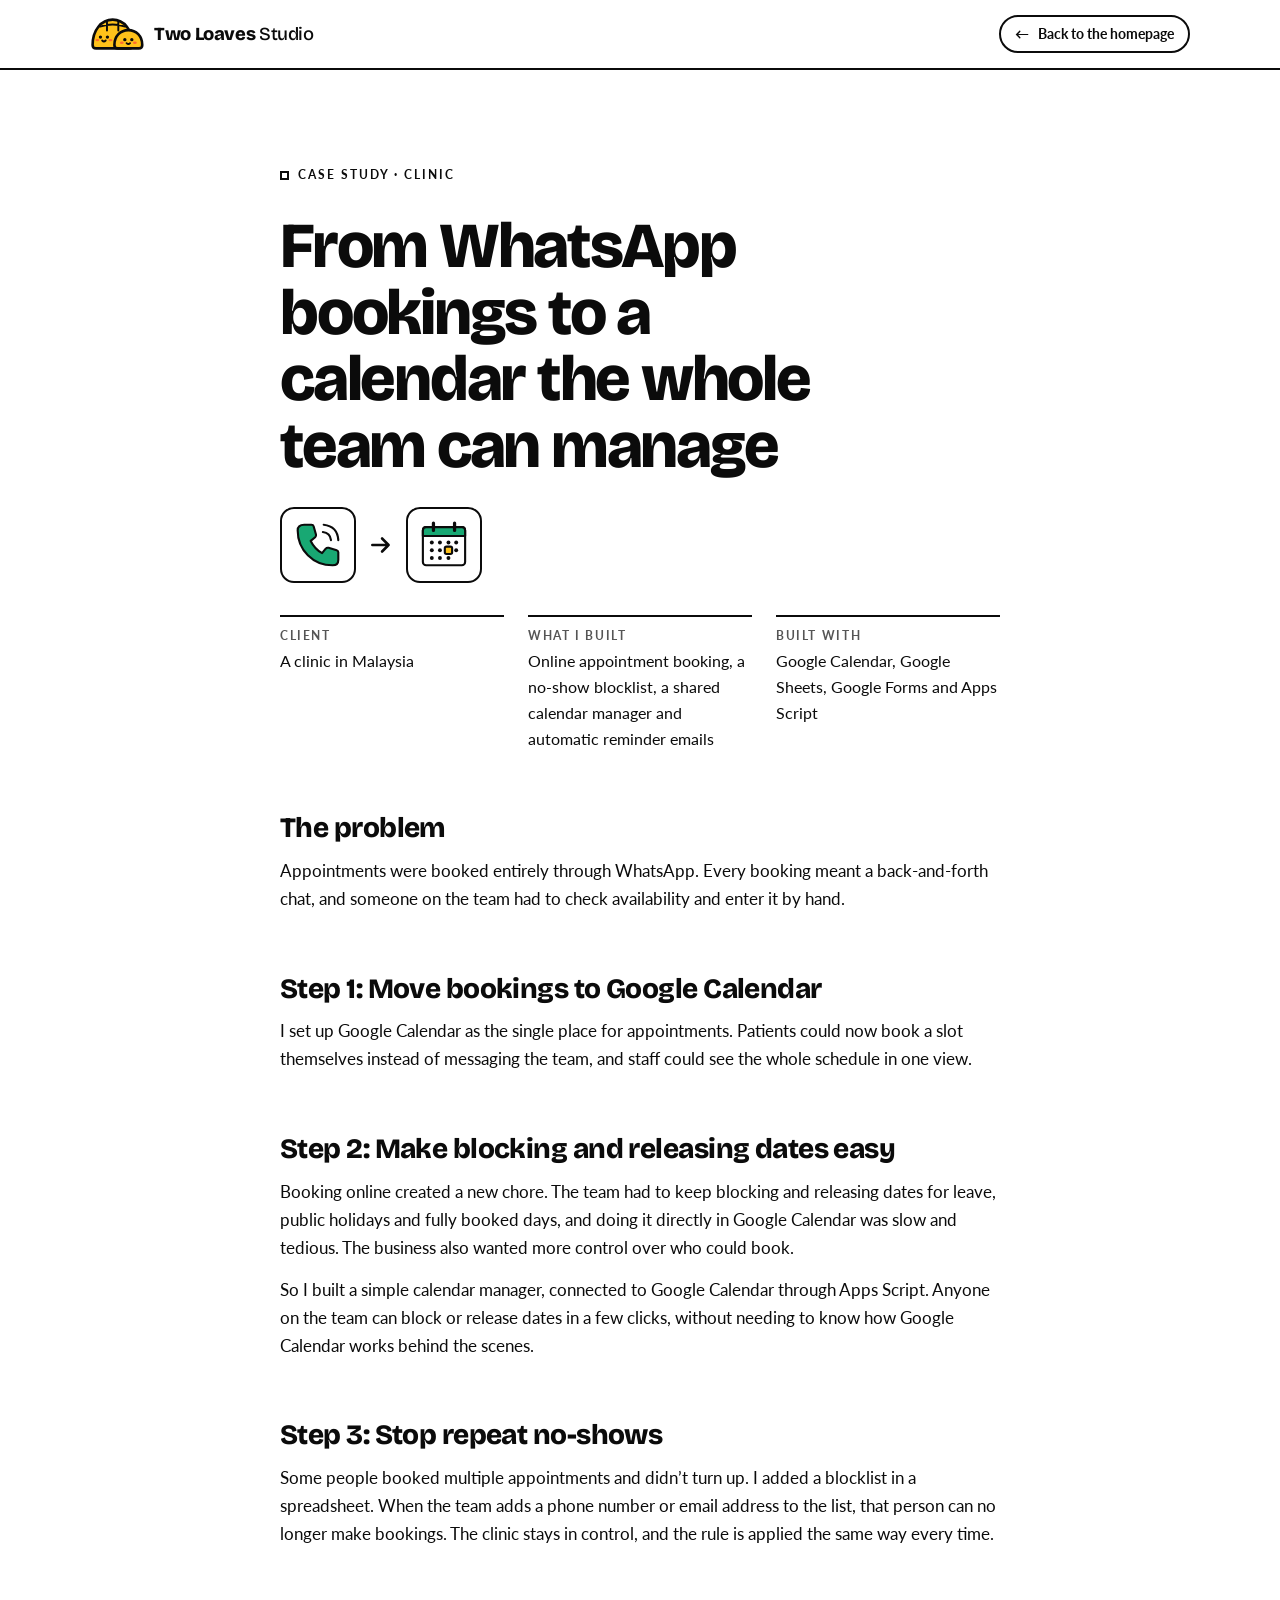
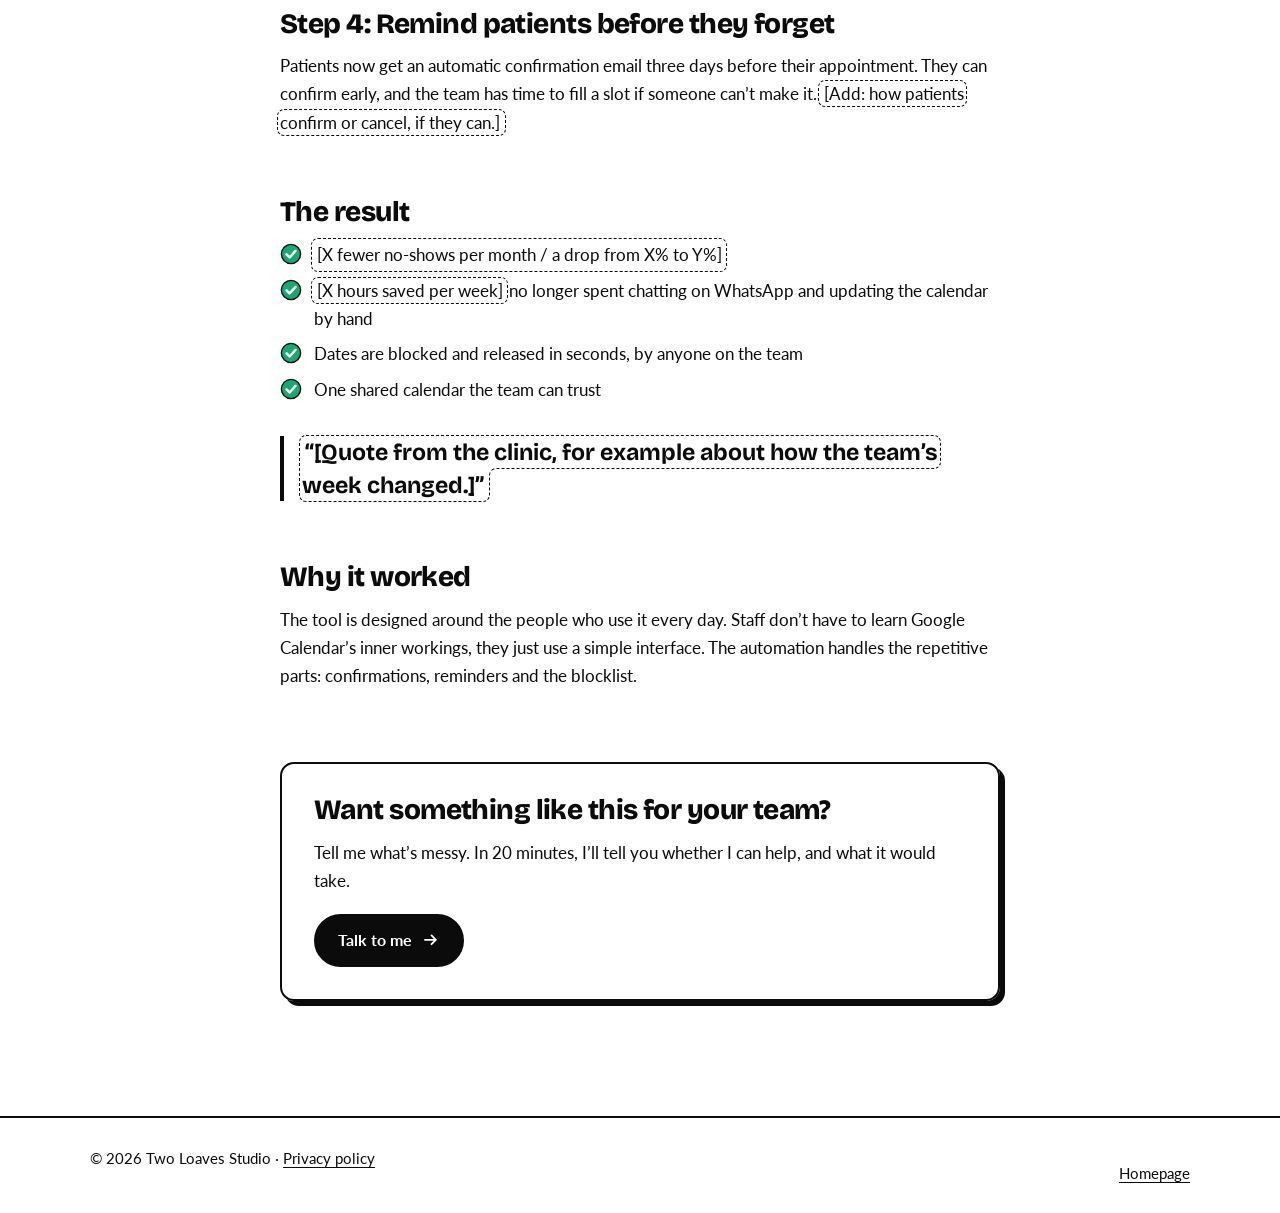
==== case-study-clinic-booking.html @ e675dae4 "Add the clinic booking case study and drop the 40% card The first "Where I've done this before" card" ====
<!doctype html>
<html lang="en-MY">
<head>
  <meta charset="utf-8">
  <meta name="viewport" content="width=device-width, initial-scale=1">
  <title>Case study: From WhatsApp bookings to a shared calendar | Two Loaves Studio</title>
  <meta name="description" content="How Two Loaves Studio moved a Malaysian clinic from WhatsApp bookings to Google Calendar, with a calendar manager, a no-show blocklist and automatic reminder emails.">
  <link rel="icon" href="favicon.svg" type="image/svg+xml">
  <link rel="preconnect" href="https://fonts.googleapis.com">
  <link rel="preconnect" href="https://fonts.gstatic.com" crossorigin>
  <link rel="stylesheet" href="https://fonts.googleapis.com/css2?family=Bricolage+Grotesque:opsz,wght@12..96,400..800&family=Lato:ital,wght@0,400;0,700;0,900;1,400&display=swap">
  <link rel="stylesheet" href="css/styles.css">
</head>
<body>
<a class="skip" href="#main">Skip to content</a>

<svg class="sprite" xmlns="http://www.w3.org/2000/svg" aria-hidden="true" focusable="false">
  <symbol id="mark" viewBox="1 20 62 39" fill="none" stroke="currentColor" stroke-width="3" stroke-linecap="round" stroke-linejoin="round">
    <path fill="#ffc21a" d="M8 56Q4 56 4 52C4 35 14 23 27 23C40 23 50 35 50 52Q50 56 46 56Z"/>
    <path stroke-width="2.2" d="M12.5 31Q27 26 41.5 31M20.5 25.5V35.5M33.5 25.5V35.5"/>
    <g fill="currentColor" stroke="none"><circle cx="13" cy="43" r="1.9"/><circle cx="21" cy="43" r="1.9"/></g>
    <path stroke-width="2.2" d="M15 47Q17 49 19 47"/>
    <g fill="#ff4f36" stroke="none" opacity=".75"><ellipse cx="9.5" cy="46.5" rx="2.2" ry="1.4"/><ellipse cx="24.5" cy="46.5" rx="2.2" ry="1.4"/></g>
    <path fill="#ffc21a" d="M33 56Q29 56 29 52C29 42 36 35 45 35C54 35 61 42 61 52Q61 56 57 56Z"/>
    <g fill="currentColor" stroke="none"><circle cx="41" cy="46" r="1.9"/><circle cx="49" cy="46" r="1.9"/></g>
    <path stroke-width="2.2" d="M43 50Q45 52 47 50"/>
    <g fill="#ff4f36" stroke="none" opacity=".75"><ellipse cx="37.5" cy="49.5" rx="2.2" ry="1.4"/><ellipse cx="52.5" cy="49.5" rx="2.2" ry="1.4"/></g>
  </symbol>
  <symbol id="p-phone" viewBox="0 0 64 64" fill="none" stroke="currentColor" stroke-width="2.6" stroke-linecap="round" stroke-linejoin="round">
    <path d="M38 16Q47 17 48 26M39 7Q56 9 57 26"/>
    <path fill="#18a873" d="M15 7H24Q26 7 26.6 9L29.5 19Q30 21 28.5 22.5L23 27Q28 37 37 42L41.5 36.5Q43 35 45 35.5L55 38.4Q57 39 57 41V50Q57 57 50 57Q32 57 19.5 44.5Q7 32 7 14Q7 7 15 7Z"/>
  </symbol>
  <symbol id="p-dash" viewBox="0 0 64 64" fill="none" stroke="currentColor" stroke-width="2.6" stroke-linecap="round" stroke-linejoin="round">
    <rect fill="#fff" x="6" y="10" width="52" height="47" rx="4"/>
    <path fill="#18a873" d="M10 10H54Q58 10 58 14V21H6V14Q6 10 10 10Z"/>
    <path stroke-width="4" d="M19 5V14M45 5V14"/>
    <rect fill="#ffc21a" x="33" y="34" width="9" height="9" rx="2"/>
    <g fill="currentColor" stroke="none"><circle cx="17" cy="29" r="2.4"/><circle cx="27" cy="29" r="2.4"/><circle cx="37.5" cy="29" r="2.4"/><circle cx="47" cy="29" r="2.4"/><circle cx="17" cy="38.5" r="2.4"/><circle cx="27" cy="38.5" r="2.4"/><circle cx="47" cy="38.5" r="2.4"/><circle cx="17" cy="48" r="2.4"/><circle cx="27" cy="48" r="2.4"/><circle cx="37.5" cy="48" r="2.4"/></g>
  </symbol>
  <symbol id="tick" viewBox="0 0 64 64">
    <circle fill="#18a873" stroke="currentColor" stroke-width="4" cx="32" cy="32" r="28"/>
    <path fill="none" stroke="#fff" stroke-width="7" stroke-linecap="round" stroke-linejoin="round" d="M19 33L28 42L45 23"/>
  </symbol>
  <symbol id="i-arrow" viewBox="0 0 24 24" fill="none" stroke="currentColor" stroke-width="2.4" stroke-linecap="round" stroke-linejoin="round">
    <path d="M4 12H19M13 6L19 12L13 18"/>
  </symbol>
</svg>

<header class="nav">
  <div class="wrap nav__in">
    <a class="brand" href="index.html">
      <svg class="brand__mark" aria-hidden="true"><use href="#mark"/></svg>
      <span>Two Loaves <span class="brand__sub">Studio</span></span>
    </a>
    <a class="btn btn--sm btn--ghost nav__back" href="index.html#about">← <span class="nav__back-long">Back to the homepage</span><span class="nav__back-short">Home</span></a>
  </div>
</header>

<main id="main" class="legal case">
  <div class="wrap">
    <article>
      <p class="eyebrow">Case study · Clinic</p>
      <h1>From WhatsApp bookings to a calendar the whole team can manage</h1>

      <div class="case__pics" aria-hidden="true">
        <span class="tile"><svg><use href="#p-phone"/></svg></span>
        <svg class="case__arrow"><use href="#i-arrow"/></svg>
        <span class="tile"><svg><use href="#p-dash"/></svg></span>
      </div>

      <dl class="case__facts">
        <div><dt>Client</dt><dd>A clinic in Malaysia</dd></div>
        <div><dt>What I built</dt><dd>Online appointment booking, a no-show blocklist, a shared calendar manager and automatic reminder emails</dd></div>
        <div><dt>Built with</dt><dd>Google Calendar, Google Sheets, Google Forms and Apps Script</dd></div>
      </dl>

      <section>
        <h2>The problem</h2>
        <p>Appointments were booked entirely through WhatsApp. Every booking meant a back-and-forth chat, and someone on the team had to check availability and enter it by hand.</p>
      </section>

      <section>
        <h2>Step 1: Move bookings to Google Calendar</h2>
        <p>I set up Google Calendar as the single place for appointments. Patients could now book a slot themselves instead of messaging the team, and staff could see the whole schedule in one view.</p>
      </section>

      <section>
        <h2>Step 2: Make blocking and releasing dates easy</h2>
        <p>Booking online created a new chore. The team had to keep blocking and releasing dates for leave, public holidays and fully booked days, and doing it directly in Google Calendar was slow and tedious. The business also wanted more control over who could book.</p>
        <p>So I built a simple calendar manager, connected to Google Calendar through Apps Script. Anyone on the team can block or release dates in a few clicks, without needing to know how Google Calendar works behind the scenes.</p>
      </section>

      <section>
        <h2>Step 3: Stop repeat no-shows</h2>
        <p>Some people booked multiple appointments and didn’t turn up. I added a blocklist in a spreadsheet. When the team adds a phone number or email address to the list, that person can no longer make bookings. The clinic stays in control, and the rule is applied the same way every time.</p>
      </section>

      <section>
        <h2>Step 4: Remind patients before they forget</h2>
        <p>Patients now get an automatic confirmation email three days before their appointment. They can confirm early, and the team has time to fill a slot if someone can’t make it. <span class="ph">[Add: how patients confirm or cancel, if they can.]</span></p>
      </section>

      <section class="case__result" aria-labelledby="result">
        <h2 id="result">The result</h2>
        <ul class="ticks">
          <li><svg class="tick" aria-hidden="true"><use href="#tick"/></svg><span class="ph">[X fewer no-shows per month / a drop from X% to Y%]</span></li>
          <li><svg class="tick" aria-hidden="true"><use href="#tick"/></svg><span><span class="ph">[X hours saved per week]</span> no longer spent chatting on WhatsApp and updating the calendar by hand</span></li>
          <li><svg class="tick" aria-hidden="true"><use href="#tick"/></svg><span>Dates are blocked and released in seconds, by anyone on the team</span></li>
          <li><svg class="tick" aria-hidden="true"><use href="#tick"/></svg><span>One shared calendar the team can trust</span></li>
        </ul>
        <blockquote class="case__quote"><span class="ph">“[Quote from the clinic, for example about how the team’s week changed.]”</span></blockquote>
      </section>

      <section>
        <h2>Why it worked</h2>
        <p>The tool is designed around the people who use it every day. Staff don’t have to learn Google Calendar’s inner workings, they just use a simple interface. The automation handles the repetitive parts: confirmations, reminders and the blocklist.</p>
      </section>

      <section class="case__cta">
        <h2>Want something like this for your team?</h2>
        <p>Tell me what’s messy. In 20 minutes, I’ll tell you whether I can help, and what it would take.</p>
        <a class="btn" href="index.html#contact">Talk to me <svg class="i" aria-hidden="true"><use href="#i-arrow"/></svg></a>
      </section>
    </article>
  </div>
</main>

<footer class="footer">
  <div class="wrap footer__in">
    <p>© 2026 Two Loaves Studio · <a href="privacy.html">Privacy policy</a></p>
    <p><a href="index.html">Homepage</a></p>
  </div>
</footer>
</body>
</html>
---- css/styles.css ----
/* ------------------------------------------------------------------
   Rebus one-pager
   Black and white everywhere; colour only appears inside the pictograms.
   Display: Bricolage Grotesque · Body: Lato
------------------------------------------------------------------- */

:root {
  --ink: #0b0b0b;
  --paper: #ffffff;
  --mute: #555555;
  --hair: #d9d9d9;
  --tint: #f3f3f3;

  /* symbol colours: used inside pictograms, never as UI chrome */
  --g: #18a873;
  --b: #2f6bff;
  --y: #ffc21a;
  --r: #ff4f36;

  --font-d: "Bricolage Grotesque", "Helvetica Neue", Arial, sans-serif;
  --font-b: "Lato", "Helvetica Neue", Arial, sans-serif;

  --wrap: 1180px;
  --gut: clamp(16px, 4vw, 40px);
  --radius: 14px;
  --shadow: 5px 5px 0 var(--ink);
  --nav-h: 68px;
}

*, *::before, *::after { box-sizing: border-box; }

html {
  scroll-behavior: smooth;
  scroll-padding-top: calc(var(--nav-h) + 16px);
  -webkit-text-size-adjust: 100%;
}

body {
  margin: 0;
  background: var(--paper);
  color: var(--ink);
  font: 400 1.0625rem/1.65 var(--font-b);
  -webkit-font-smoothing: antialiased;
  text-rendering: optimizeLegibility;
  overflow-x: hidden;
}

h1, h2, h3 {
  font-family: var(--font-d);
  font-weight: 800;
  letter-spacing: -0.025em;
  line-height: 1.04;
  margin: 0;
  text-wrap: balance;
}

p { margin: 0; }
p + p { margin-top: 1em; }
a { color: inherit; }
img, svg { display: block; }
ul, ol { margin: 0; padding: 0; list-style: none; }

:focus-visible {
  outline: 3px solid var(--b);
  outline-offset: 3px;
  border-radius: 4px;
}

.sprite { position: absolute; width: 0; height: 0; overflow: hidden; }

.sr-only {
  position: absolute !important;
  width: 1px; height: 1px;
  margin: -1px; padding: 0;
  overflow: hidden;
  clip: rect(0 0 0 0);
  white-space: nowrap;
  border: 0;
}

.skip {
  position: absolute;
  left: 16px; top: -60px;
  z-index: 100;
  background: var(--ink);
  color: var(--paper);
  padding: 10px 16px;
  border-radius: 999px;
  font-weight: 700;
  text-decoration: none;
}
.skip:focus { top: 12px; }

.wrap {
  width: 100%;
  max-width: var(--wrap);
  margin-inline: auto;
  padding-inline: var(--gut);
}

/* Placeholder text the owner still has to replace */
.ph {
  outline: 1.5px dashed currentColor;
  outline-offset: 2px;
  border-radius: 4px;
  padding-inline: 0.15em;
}

/* ---------- Buttons ---------- */

.btn {
  display: inline-flex;
  align-items: center;
  justify-content: center;
  gap: 0.6em;
  padding: 0.95em 1.4em;
  border: 2px solid var(--ink);
  border-radius: 999px;
  background: var(--ink);
  color: var(--paper);
  font: 700 1rem/1.15 var(--font-b);
  text-decoration: none;
  text-align: center;
  cursor: pointer;
  transition: transform 0.15s ease, box-shadow 0.15s ease, background-color 0.15s ease, color 0.15s ease;
}
.btn:hover { transform: translate(-2px, -2px); box-shadow: 4px 4px 0 var(--ink); }
.btn:active { transform: translate(0, 0); box-shadow: none; }
.btn .i { width: 1.1em; height: 1.1em; flex: none; }

.btn--ghost { background: transparent; color: var(--ink); }
.btn--sm { padding: 0.6em 1em; font-size: 0.9rem; }
.btn--block { width: 100%; }

.sec--ink .btn { background: var(--paper); color: var(--ink); border-color: var(--paper); }
.sec--ink .btn:hover { box-shadow: 4px 4px 0 #7a7a7a; }
.sec--ink .btn--ghost { background: transparent; color: var(--paper); }

/* ---------- Navigation ---------- */

.nav {
  position: sticky;
  top: 0;
  z-index: 50;
  background: var(--paper);
  border-bottom: 2px solid var(--ink);
}
.nav__in {
  display: flex;
  align-items: center;
  gap: 24px;
  height: var(--nav-h);
}
.brand {
  display: inline-flex;
  align-items: center;
  gap: 10px;
  font: 800 1.15rem/1 var(--font-d);
  letter-spacing: -0.02em;
  text-decoration: none;
  white-space: nowrap;
}
.brand__mark { width: 54px; height: 34px; flex: none; }
.brand__sub { font-weight: 500; }
.nav__links {
  display: flex;
  gap: 22px;
  margin-left: auto;
  font-weight: 700;
  font-size: 0.95rem;
}
.nav__links a { text-decoration: none; padding-block: 4px; border-bottom: 2px solid transparent; white-space: nowrap; }
.nav__links a:hover { border-bottom-color: var(--ink); }
.score {
  font-size: 0.8rem;
  font-weight: 700;
  letter-spacing: 0.02em;
  border: 2px solid var(--ink);
  border-radius: 999px;
  padding: 4px 10px;
  white-space: nowrap;
}
.score b { font-family: var(--font-d); font-weight: 800; }
.nav .btn--sm { flex: none; }

/* ---------- Shared type ---------- */

.eyebrow {
  display: inline-flex;
  align-items: center;
  gap: 0.7em;
  font: 700 0.78rem/1.2 var(--font-b);
  letter-spacing: 0.16em;
  text-transform: uppercase;
}
.eyebrow::before {
  content: "";
  width: 9px; height: 9px;
  border: 2px solid currentColor;
  flex: none;
}

.big { font-size: clamp(1.125rem, 1rem + 0.4vw, 1.3rem); line-height: 1.55; }

/* ---------- Sections ---------- */

.sec { padding-block: clamp(72px, 10vw, 136px); }
.sec--rule { border-top: 2px solid var(--ink); }
.sec--ink { background: var(--ink); color: var(--paper); --mute: #b9b9b9; --hair: #3a3a3a; }

.sec-head {
  display: grid;
  grid-template-columns: minmax(0, 1fr) auto;
  gap: 32px 56px;
  align-items: end;
  margin-bottom: clamp(40px, 5vw, 64px);
}
.sec-head h2 {
  font-size: clamp(2.1rem, 1.3rem + 3vw, 3.6rem);
  max-width: 17ch;
  margin-top: 0.45em;
}
.sec-head__lede { max-width: 58ch; margin-top: 1.2em; color: var(--mute); font-size: 1.125rem; }

.sec__close {
  margin-top: clamp(40px, 5vw, 56px);
  max-width: 34ch;
  font: 700 clamp(1.4rem, 1.1rem + 1.2vw, 2rem)/1.25 var(--font-d);
  letter-spacing: -0.02em;
}

/* ---------- Rebus puzzle tiles ---------- */

.rebus {
  appearance: none;
  display: inline-flex;
  flex-direction: column;
  gap: 10px;
  padding: 14px 18px 14px;
  background: var(--paper);
  color: var(--ink);
  border: 2px solid var(--ink);
  border-radius: var(--radius);
  box-shadow: var(--shadow);
  font: inherit;
  text-align: left;
  cursor: pointer;
  transition: transform 0.2s ease, box-shadow 0.2s ease;
  --pic: 58px;
}
.rebus:hover { transform: translate(-2px, -2px) rotate(-1deg); box-shadow: 7px 7px 0 var(--ink); }
.sec--ink .rebus { box-shadow: none; border-color: var(--paper); }
.sec--ink .rebus:hover { box-shadow: 6px 6px 0 #555; }

.rebus__top { display: flex; justify-content: space-between; gap: 12px; }
.rebus__no {
  font: 700 0.68rem/1 var(--font-b);
  letter-spacing: 0.16em;
  text-transform: uppercase;
  color: #6b6b6b;
}
.rebus__pics, .board__row {
  display: flex;
  align-items: flex-start;
  gap: 8px;
}
.pic {
  display: flex;
  flex-direction: column;
  align-items: center;
  gap: 6px;
  min-width: var(--pic);
}
.pic svg { width: var(--pic); height: var(--pic); color: var(--ink); overflow: visible; }
.pic--type {
  font: 800 calc(var(--pic) * 0.9)/var(--pic) var(--font-d);
  letter-spacing: -0.04em;
}
.op {
  font: 700 calc(var(--pic) * 0.42)/var(--pic) var(--font-d);
  color: #9a9a9a;
}
.pic__word {
  font: 700 0.78rem/1 var(--font-b);
  letter-spacing: 0.02em;
  white-space: nowrap;
  opacity: 0;
  visibility: hidden;
  transform: translateY(-4px);
  transition: opacity 0.3s ease, transform 0.3s ease, visibility 0.3s;
}
.rebus__foot {
  display: grid;
  border-top: 2px dashed #cfcfcf;
  padding-top: 10px;
}
.rebus__hint, .rebus__answer { grid-area: 1 / 1; transition: opacity 0.3s ease, transform 0.3s ease, visibility 0.3s; }
.rebus__hint {
  font: 700 0.78rem/1.6 var(--font-b);
  letter-spacing: 0.04em;
  color: #6b6b6b;
}
.rebus__hint::after { content: "→"; display: inline-block; margin-left: 0.3em; }
.rebus__answer {
  font: 800 1.3rem/1.15 var(--font-d);
  letter-spacing: -0.02em;
  opacity: 0;
  visibility: hidden;
  transform: translateY(6px);
}

.rebus[aria-pressed="true"] .pic__word { opacity: 1; visibility: visible; transform: none; }
.rebus[aria-pressed="true"] .rebus__hint { opacity: 0; visibility: hidden; transform: translateY(-6px); }
.rebus[aria-pressed="true"] .rebus__answer { opacity: 1; visibility: visible; transform: none; }

/* Nudge dance: every few seconds an unsolved puzzle's pictures hop one after another,
   and the "Tap to solve" arrow nudges. js/main.js staggers the puzzles with --nudge-delay
   and orders the pictures with --nudge-step. Solving a puzzle stops it. */
.pic { transform-origin: 50% 85%; }
.rebus:not([aria-pressed="true"]) .pic {
  animation: nudge-dance 4.5s ease-in-out infinite;
  animation-delay: calc(var(--nudge-delay, 0s) + var(--nudge-step, 0) * 0.14s);
}
.rebus:not([aria-pressed="true"]) .rebus__hint::after {
  animation: nudge-arrow 4.5s ease-in-out infinite;
  animation-delay: var(--nudge-delay, 0s);
}

@keyframes nudge-dance {
  0%, 16%, 100% { transform: none; }
  3% { transform: translateY(-12%) rotate(-7deg); }
  7% { transform: translateY(0) rotate(6deg); }
  11% { transform: translateY(-5%) rotate(-3deg); }
}

@keyframes nudge-arrow {
  0%, 14%, 100% { transform: none; }
  4%, 10% { transform: translateX(5px); }
  7% { transform: translateX(1px); }
}

.rebus--mini { --pic: 44px; padding: 10px 14px; gap: 8px; }
.rebus--mini .rebus__answer { font-size: 1.05rem; }

/* Hero board: the big puzzle */
.rebus--board {
  --pic: clamp(78px, 9.5vw, 122px);
  width: 100%;
  padding: clamp(18px, 3vw, 30px);
  gap: 14px;
  border-radius: 22px;
  box-shadow: 9px 9px 0 var(--ink);
}
.rebus--board:hover { transform: translate(-2px, -2px) rotate(-0.6deg); box-shadow: 12px 12px 0 var(--ink); }
.rebus--board .board__row { justify-content: center; gap: clamp(8px, 2vw, 22px); }
.rebus--board .pic__word { font-size: 0.95rem; }
.board__arrow { display: flex; justify-content: center; }
.board__arrow svg { width: 34px; height: 34px; transform: rotate(90deg); color: #9a9a9a; }
.rebus--board .rebus__foot { text-align: center; padding-top: 14px; }
.rebus--board .rebus__hint { font-size: 0.9rem; }
.rebus--board .rebus__answer { font-size: clamp(1.4rem, 1rem + 1.4vw, 2rem); }

/* ---------- Hero ---------- */

.hero {
  padding-block: clamp(48px, 7vw, 96px) clamp(64px, 9vw, 120px);
  background-image: radial-gradient(rgba(11, 11, 11, 0.16) 1px, transparent 1.3px);
  background-size: 22px 22px;
  border-bottom: 2px solid var(--ink);
}
.hero__grid {
  display: grid;
  grid-template-columns: minmax(0, 1.15fr) minmax(0, 0.85fr);
  gap: clamp(36px, 5vw, 72px);
  align-items: center;
}
.hero h1 {
  font-size: clamp(2.7rem, 1.4rem + 4.7vw, 5.5rem);
  line-height: 0.98;
  letter-spacing: -0.04em;
  margin-top: 0.45em;
}
.hybrid { white-space: nowrap; }
.glyph-gear {
  display: inline-block;
  width: 0.7em;
  height: 0.7em;
  margin-inline: 0.01em;
  vertical-align: -0.02em;
  color: var(--ink);
  animation: spin 14s linear infinite;
}
.hero .lede {
  margin-top: 1.4em;
  max-width: 34em;
  font-size: clamp(1.1rem, 1rem + 0.35vw, 1.28rem);
  background: var(--paper);
}
.cta-row { display: flex; flex-wrap: wrap; gap: 12px; margin-top: 2rem; }
.cta-row .btn--ghost { background: var(--paper); }
.trust {
  margin-top: 2.25rem;
  padding-top: 1.1rem;
  border-top: 2px solid var(--ink);
  max-width: 36em;
  display: flex;
  flex-wrap: wrap;
  align-items: center;
  gap: 14px 24px;
}
.trust p { flex: 1 1 260px; font-size: 0.95rem; color: var(--mute); background: var(--paper); }
.trust__icons { display: flex; gap: 8px; }
.trust__icons svg { width: 34px; height: 34px; }

/* ---------- Problem: the messy sheet ---------- */

.sheet {
  background: var(--paper);
  border: 2px solid var(--ink);
  border-radius: var(--radius);
  box-shadow: var(--shadow);
  overflow: hidden;
}
.sheet__bar {
  display: flex;
  align-items: center;
  gap: 12px;
  padding: 12px 16px;
  border-bottom: 2px solid var(--ink);
}
.sheet__icon { width: 26px; height: 26px; flex: none; }
.sheet__name { font-weight: 700; flex: 1; min-width: 0; overflow: hidden; text-overflow: ellipsis; white-space: nowrap; }
.sheet__btn { flex: none; }
.sheet__fx {
  display: flex;
  gap: 14px;
  padding: 8px 16px;
  border-bottom: 2px solid var(--ink);
  font-size: 0.88rem;
  font-style: italic;
  color: var(--mute);
  white-space: nowrap;
  overflow: hidden;
}
.sheet__fxlabel { font-style: normal; font-weight: 900; color: var(--ink); }
.sheet__cols, .row {
  display: grid;
  grid-template-columns: 52px minmax(0, 1fr) 128px;
}
.sheet__cols {
  background: var(--tint);
  border-bottom: 1.5px solid var(--hair);
  font-size: 0.78rem;
  font-weight: 700;
  color: var(--mute);
  text-align: center;
}
.sheet__cols span { padding: 4px 0; }
.sheet__cols span + span { border-left: 1.5px solid var(--hair); }
.row {
  border-bottom: 1.5px solid var(--hair);
  background: var(--paper);
  transition: transform 0.7s cubic-bezier(0.2, 0.8, 0.2, 1), background-color 0.4s ease;
}
.row:last-child { border-bottom: 0; }
.row__n {
  display: grid;
  place-items: center;
  background: var(--tint);
  border-right: 1.5px solid var(--hair);
  font-size: 0.8rem;
  font-weight: 700;
  color: var(--mute);
}
.row__text { padding: 15px 18px; font-size: 1.05rem; transition: font-style 0.2s; }
.row__status {
  display: grid;
  place-items: center;
  border-left: 1.5px solid var(--hair);
}
.row__status > * { grid-area: 1 / 1; transition: opacity 0.35s ease, transform 0.35s ease; }
.err {
  font: 900 0.78rem/1 var(--font-b);
  letter-spacing: 0.04em;
  color: var(--r);
  border: 2px solid var(--r);
  border-radius: 6px;
  padding: 5px 7px;
}
.ok { width: 26px; height: 26px; color: var(--ink); opacity: 0; transform: scale(0.4); }

/* messy state */
.sheet:not(.is-tidy) .row:nth-child(1) { transform: rotate(-1.2deg) translateX(10px); }
.sheet:not(.is-tidy) .row:nth-child(2) { transform: rotate(0.8deg) translateX(-6px); background: #fff1c2; }
.sheet:not(.is-tidy) .row:nth-child(3) { transform: rotate(-0.5deg) translateX(22px); }
.sheet:not(.is-tidy) .row:nth-child(3) .row__text { font-style: italic; }
.sheet:not(.is-tidy) .row:nth-child(4) { transform: rotate(1.3deg) translateX(4px); }
.sheet:not(.is-tidy) .row:nth-child(5) { transform: rotate(-0.9deg) translateX(-12px); background: #fff1c2; }
.sheet:not(.is-tidy) .row:nth-child(6) { transform: rotate(0.6deg) translateX(14px); }

.when-tidy { display: none; }
.sheet.is-tidy .when-tidy { display: inline; }
.sheet.is-tidy .when-messy { display: none; }
.sheet.is-tidy .err { opacity: 0; transform: scale(0.6); }
.sheet.is-tidy .ok { opacity: 1; transform: none; }

/* ---------- Tiles (icon squares) ---------- */

.tile {
  display: grid;
  place-items: center;
  width: 76px;
  height: 76px;
  flex: none;
  background: var(--paper);
  color: var(--ink);
  border: 2px solid var(--ink);
  border-radius: var(--radius);
}
.tile svg { width: 52px; height: 52px; transition: transform 0.4s ease; }
.sec--ink .tile { border-color: var(--paper); }

/* ---------- What I do ---------- */

.features {
  display: grid;
  grid-template-columns: repeat(3, minmax(0, 1fr));
  gap: 16px;
}
.feature {
  border: 2px solid var(--paper);
  border-radius: var(--radius);
  padding: clamp(22px, 2.5vw, 32px);
}
.feature h3 { font-size: 1.6rem; margin-top: 22px; }
.feature p { margin-top: 0.6em; color: var(--mute); }
.feature:hover .tile svg { transform: rotate(-8deg) scale(1.06); }
.feature:hover .tile--spin svg { transform: rotate(90deg); }

/* ---------- Before / after ---------- */

.ba {
  width: 100%;
  border-collapse: separate;
  border-spacing: 0;
  border: 2px solid var(--ink);
  border-radius: var(--radius);
  overflow: hidden;
  box-shadow: var(--shadow);
}
.ba th {
  text-align: left;
  font: 800 1.5rem/1 var(--font-d);
  letter-spacing: -0.02em;
  padding: 20px 24px;
  border-bottom: 2px solid var(--ink);
  background: var(--paper);
}
.ba th + th { background: var(--ink); color: var(--paper); }
.ba td {
  width: 50%;
  padding: 17px 24px;
  border-bottom: 1.5px solid var(--hair);
  vertical-align: top;
  font-size: 1.05rem;
}
.ba tr:last-child td { border-bottom: 0; }
.ba th:first-child, .ba td:first-child { border-right: 2px solid var(--ink); }
.ba td:first-child {
  color: var(--mute);
  text-decoration: line-through;
  text-decoration-color: var(--r);
  text-decoration-thickness: 2px;
}
.ba td:last-child { font-weight: 700; }
.tick { width: 22px; height: 22px; flex: none; color: var(--ink); }
.ba td:last-child .tick { display: inline-block; vertical-align: -5px; margin-right: 10px; }

.result {
  margin: clamp(32px, 4vw, 48px) 0 0;
  display: grid;
  grid-template-columns: auto minmax(0, 1fr);
  border: 2px solid var(--ink);
  border-radius: var(--radius);
  box-shadow: var(--shadow);
  overflow: hidden;
}
.result__pics {
  display: flex;
  align-items: center;
  justify-content: center;
  gap: 12px;
  padding: 28px clamp(22px, 3vw, 36px);
  background: var(--ink);
  color: var(--paper);
}
.result__pics .tile { border-color: var(--paper); }
.result__arrow { width: 26px; height: 26px; flex: none; }
.result__body { padding: clamp(24px, 3vw, 36px); }
.result blockquote {
  margin: 0.6em 0 0;
  font: 800 clamp(1.6rem, 1.1rem + 1.8vw, 2.5rem)/1.1 var(--font-d);
  letter-spacing: -0.03em;
  text-wrap: balance;
}
.result figcaption { margin-top: 0.9em; max-width: 60ch; font-size: 1.08rem; color: var(--mute); }

/* ---------- Steps as a staircase ---------- */

.steps {
  display: grid;
  grid-template-columns: repeat(4, minmax(0, 1fr));
  align-items: end;
  gap: 14px;
  border-bottom: 3px solid var(--ink);
  counter-reset: step;
}
.step {
  position: relative;
  border: 2px solid var(--ink);
  border-bottom: 0;
  border-radius: var(--radius) var(--radius) 0 0;
  padding: 24px 22px 28px;
  background: var(--paper);
}
.step:nth-child(1) { min-height: 250px; }
.step:nth-child(2) { min-height: 310px; }
.step:nth-child(3) { min-height: 370px; }
.step:nth-child(4) { min-height: 430px; }
.step__n {
  display: grid;
  place-items: center;
  width: 52px;
  height: 52px;
  border: 2px solid var(--ink);
  border-radius: 50%;
  background: var(--c);
  font: 800 1.5rem/1 var(--font-d);
}
.step h3 { font-size: 1.35rem; margin-top: 20px; }
.step p { margin-top: 0.6em; color: var(--mute); font-size: 1rem; }

/* ---------- Pricing ---------- */

.plans {
  display: grid;
  grid-template-columns: repeat(4, minmax(0, 1fr));
  gap: 16px;
}
.plan {
  display: flex;
  flex-direction: column;
  gap: 14px;
  padding: 26px 24px;
  background: var(--paper);
  color: var(--ink);
  border-radius: var(--radius);
}
.plan__icon { width: 52px; height: 52px; color: var(--ink); }
.plan h3 { font-size: 1.4rem; }
.plan dl { margin: 0; }
.plan dt {
  font: 700 0.7rem/1.2 var(--font-b);
  letter-spacing: 0.14em;
  text-transform: uppercase;
  color: #6b6b6b;
  margin-top: 14px;
}
.plan dt:first-child { margin-top: 0; }
.plan dd { margin: 4px 0 0; font-size: 0.98rem; }
.plan__price {
  margin-top: auto;
  padding-top: 16px;
  border-top: 2px solid var(--ink);
  font: 800 2rem/1.1 var(--font-d);
  letter-spacing: -0.03em;
}
.plan__price small { font: 700 0.85rem/1 var(--font-b); letter-spacing: 0; color: #6b6b6b; }

.plans__notes {
  margin-top: clamp(32px, 4vw, 48px);
  display: flex;
  flex-wrap: wrap;
  align-items: center;
  justify-content: space-between;
  gap: 24px 40px;
}
.plans__notes ul { display: grid; gap: 10px; }
.plans__notes li, .ticks li { display: flex; gap: 12px; align-items: flex-start; }
.plans__notes .tick, .ticks .tick { margin-top: 2px; color: var(--paper); }

/* ---------- Industries ---------- */

.inds {
  display: grid;
  grid-template-columns: repeat(3, minmax(0, 1fr));
  gap: 16px;
}
.ind {
  display: flex;
  gap: 18px;
  padding: 22px;
  border: 2px solid var(--ink);
  border-radius: var(--radius);
  transition: transform 0.2s ease, box-shadow 0.2s ease;
}
.ind:hover { transform: translate(-2px, -2px); box-shadow: var(--shadow); }
.ind:hover .tile svg { transform: rotate(-8deg) scale(1.06); }
.ind .tile { width: 64px; height: 64px; border: 0; }
.ind .tile svg { width: 56px; height: 56px; }
.ind h3 { font-size: 1.2rem; }
.ind p { margin-top: 0.45em; color: var(--mute); font-size: 0.98rem; }

.notlist {
  margin-top: clamp(32px, 4vw, 48px);
  display: flex;
  flex-wrap: wrap;
  align-items: center;
  justify-content: space-between;
  gap: 18px 32px;
  padding: clamp(20px, 3vw, 28px) clamp(22px, 3vw, 32px);
  border: 2px dashed var(--ink);
  border-radius: var(--radius);
}
.notlist p { font-size: 1.2rem; line-height: 1.5; max-width: 46ch; }

/* ---------- Websites ---------- */

.web {
  display: grid;
  grid-template-columns: minmax(0, 1fr) minmax(0, 1fr);
  gap: clamp(32px, 6vw, 88px);
  align-items: start;
}
.web__copy p + p { margin-top: 1.2em; }
.web__copy .btn { margin-top: 2rem; }
.flow { display: grid; gap: 0; }
.flow li {
  position: relative;
  display: flex;
  align-items: center;
  gap: 20px;
  padding-bottom: 26px;
}
.flow li:last-child { padding-bottom: 0; }
.flow li:not(:last-child)::after {
  content: "";
  position: absolute;
  left: 37px;
  top: 76px;
  bottom: 0;
  border-left: 2px dashed var(--ink);
}
.flow p { font-size: 1.08rem; font-weight: 700; line-height: 1.45; }

/* ---------- About ---------- */

.about {
  display: grid;
  grid-template-columns: minmax(0, 0.8fr) minmax(0, 1.2fr);
  gap: clamp(32px, 6vw, 88px);
  align-items: start;
}
.about__photo { margin: 0; }
.about__photo img {
  display: block;
  width: 100%;
  height: auto;
  aspect-ratio: 4 / 5;
  object-fit: cover;
  object-position: 50% 30%;
  border: 2px solid var(--paper);
  border-radius: var(--radius);
  background: #222;
}
.about__photo figcaption {
  margin-top: 12px;
  font: 700 0.78rem/1.2 var(--font-b);
  letter-spacing: 0.14em;
  text-transform: uppercase;
  color: var(--mute);
}
.about__btn { margin-top: 2rem; }

.proof {
  margin-top: clamp(48px, 6vw, 80px);
  padding-top: clamp(28px, 3vw, 40px);
  border-top: 2px solid var(--paper);
}
.proof__list {
  display: grid;
  grid-template-columns: repeat(3, minmax(0, 1fr));
  gap: 16px;
  margin-top: 24px;
}
.proof__item {
  padding: clamp(20px, 2.5vw, 28px);
  border: 2px solid var(--paper);
  border-radius: var(--radius);
}
.proof__big {
  font: 800 clamp(1.8rem, 1.3rem + 1.6vw, 2.6rem)/1.05 var(--font-d);
  letter-spacing: -0.03em;
}
.proof__item p + p { margin-top: 0.7em; color: var(--mute); }
.proof__item .proof__link { margin-top: 1em; }
.proof__link a { color: var(--paper); font-weight: 700; text-underline-offset: 4px; }
.about__copy > p + p, .about__copy > p + ul, .about__copy > ul + p { margin-top: 1.2em; }
.about__copy > p:not(.big) { color: var(--mute); }
.about__copy .ph { display: inline-block; color: var(--paper); }
.ticks { display: grid; gap: 14px; }

/* ---------- FAQ ---------- */

.faq-grid {
  display: grid;
  grid-template-columns: minmax(0, 0.8fr) minmax(0, 1.2fr);
  gap: clamp(32px, 6vw, 88px);
  align-items: start;
}
.faq-grid__head { position: sticky; top: calc(var(--nav-h) + 32px); display: grid; justify-items: start; gap: 0; }
.faq-grid__head h2 { font-size: clamp(2.1rem, 1.3rem + 3vw, 3.6rem); margin: 0.45em 0 36px; max-width: 12ch; }
.faq details { border-top: 2px solid var(--ink); }
.faq details:last-child { border-bottom: 2px solid var(--ink); }
.faq summary {
  display: flex;
  justify-content: space-between;
  align-items: center;
  gap: 20px;
  padding: 22px 0;
  list-style: none;
  cursor: pointer;
  font: 700 clamp(1.1rem, 1rem + 0.4vw, 1.3rem)/1.3 var(--font-d);
  letter-spacing: -0.01em;
}
.faq summary::-webkit-details-marker { display: none; }
.pm {
  position: relative;
  width: 30px;
  height: 30px;
  flex: none;
  border: 2px solid var(--ink);
  border-radius: 50%;
  transition: transform 0.25s ease, background-color 0.25s ease;
}
.pm::before, .pm::after {
  content: "";
  position: absolute;
  left: 50%; top: 50%;
  width: 12px; height: 2px;
  background: var(--ink);
  transform: translate(-50%, -50%);
  transition: background-color 0.25s ease;
}
.pm::after { transform: translate(-50%, -50%) rotate(90deg); }
.faq details[open] .pm { transform: rotate(45deg); background: var(--ink); }
.faq details[open] .pm::before, .faq details[open] .pm::after { background: var(--paper); }
.faq details p { padding: 0 48px 24px 0; color: var(--mute); max-width: 62ch; }

/* ---------- Contact ---------- */

.contact {
  display: grid;
  grid-template-columns: minmax(0, 1.05fr) minmax(0, 0.95fr);
  gap: clamp(32px, 6vw, 88px);
  align-items: start;
}
.contact h2 { font-size: clamp(2.3rem, 1.3rem + 3.6vw, 4.2rem); margin-top: 40px; max-width: 14ch; }
.contact .big { margin-top: 1.2em; max-width: 34em; color: var(--mute); }
.contact__alt { margin-top: 2em; line-height: 2; }
.contact__alt a { font-weight: 700; text-underline-offset: 4px; }

.form {
  display: grid;
  gap: 16px;
  padding: clamp(22px, 3vw, 34px);
  background: var(--paper);
  color: var(--ink);
  border-radius: 20px;
}
.form__head { display: grid; justify-items: start; gap: 18px; margin-bottom: 6px; }
.form__head h3 { font-size: 1.6rem; }
.form .rebus { box-shadow: var(--shadow); border-color: var(--ink); }
.form label { display: grid; gap: 6px; font-weight: 700; font-size: 0.95rem; }
.form input, .form textarea {
  width: 100%;
  font: 400 1rem/1.4 var(--font-b);
  color: var(--ink);
  background: var(--paper);
  border: 2px solid var(--ink);
  border-radius: 10px;
  padding: 12px 14px;
}
.form textarea { resize: vertical; min-height: 110px; }
.form input:focus-visible, .form textarea:focus-visible { outline-offset: 1px; }
.form input[aria-invalid="true"], .form textarea[aria-invalid="true"] { border-color: var(--r); }
.form .btn { margin-top: 6px; background: var(--ink); color: var(--paper); border-color: var(--ink); }
.form .btn:hover { box-shadow: 4px 4px 0 #9a9a9a; }
.form__note { font-size: 0.85rem; color: #6b6b6b; }
.form__status { font-weight: 700; font-size: 0.95rem; }
.form__status:empty { display: none; }

/* Hidden from people; only spam bots fill it in */
.form__hp { position: absolute; left: -10000px; width: 1px; height: 1px; overflow: hidden; }

/* "I've received your email" card, shown after a successful send */
.form.is-sent > :not(.form__done) { display: none; }
.form__done {
  display: grid;
  justify-items: center;
  gap: 12px;
  padding: clamp(28px, 5vw, 56px) 8px;
  text-align: center;
  outline: none;
  animation: pop-in 0.45s cubic-bezier(0.2, 0.8, 0.2, 1);
}
.form__done[hidden] { display: none; }
.form__done-mark { width: 104px; height: 66px; margin-bottom: 6px; color: var(--ink); }
.form__done h3 { font-size: clamp(1.5rem, 1.2rem + 1vw, 1.9rem); max-width: 16ch; }
.form__done p { color: #555; font-size: 1.1rem; }

@keyframes pop-in {
  from { opacity: 0; transform: translateY(10px) scale(0.97); }
  to { opacity: 1; transform: none; }
}

/* ---------- Privacy policy page ---------- */

.nav__back { margin-left: auto; white-space: nowrap; }
.nav__back-short { display: none; }
@media (max-width: 600px) {
  .nav__back-long { display: none; }
  .nav__back-short { display: inline; }
}

.legal { padding-block: clamp(48px, 7vw, 96px) clamp(64px, 9vw, 120px); }
.legal .wrap { max-width: 800px; }
.legal h1 {
  font-size: clamp(2.5rem, 1.6rem + 3.4vw, 4rem);
  letter-spacing: -0.035em;
  margin-top: 0.4em;
}
.legal__lede { margin-top: 1em; font-size: clamp(1.1rem, 1rem + 0.35vw, 1.28rem); line-height: 1.55; }
.legal__meta { margin-top: 0.8em; font-size: 0.92rem; color: var(--mute); }
.lang-switch { display: flex; flex-wrap: wrap; gap: 8px; margin-top: 24px; }
.legal__summary {
  margin-top: clamp(32px, 4vw, 48px);
  padding: clamp(20px, 3vw, 32px);
  border: 2px solid var(--ink);
  border-radius: var(--radius);
  box-shadow: var(--shadow);
}
.legal section h2 {
  font-size: clamp(1.35rem, 1.15rem + 0.8vw, 1.75rem);
  margin-top: 2.2em;
  letter-spacing: -0.02em;
}
.legal .legal__summary h2 { margin-top: 0; font-size: 1.4rem; }
.legal section > p, .legal section > ul { margin-top: 0.8em; }
.legal ul { list-style: disc; padding-left: 1.3em; display: grid; gap: 0.45em; }
.legal li::marker { color: var(--ink); }
.legal a { text-underline-offset: 3px; }
.legal__ms {
  margin-top: clamp(72px, 9vw, 112px);
  padding-top: clamp(48px, 6vw, 72px);
  border-top: 3px solid var(--ink);
}

/* ---------- Case study page (builds on the .legal article styles) ---------- */

.case__pics { display: flex; align-items: center; gap: 12px; margin-top: 28px; }
.case__arrow { width: 26px; height: 26px; color: var(--ink); }
.case__facts {
  display: grid;
  grid-template-columns: repeat(3, minmax(0, 1fr));
  gap: 16px 24px;
  margin: 32px 0 0;
}
.case__facts div { padding-top: 12px; border-top: 2px solid var(--ink); }
.case__facts dt {
  font: 700 0.72rem/1.2 var(--font-b);
  letter-spacing: 0.14em;
  text-transform: uppercase;
  color: var(--mute);
}
.case__facts dd { margin: 6px 0 0; font-size: 0.98rem; }
.case .ticks { list-style: none; padding-left: 0; }
.case .ticks .tick { color: var(--ink); }
.case__quote {
  margin: 1.4em 0 0;
  padding-left: 18px;
  border-left: 4px solid var(--ink);
  font: 700 clamp(1.15rem, 1rem + 0.6vw, 1.45rem)/1.4 var(--font-d);
}
.case__cta {
  margin-top: clamp(48px, 6vw, 72px);
  padding: clamp(22px, 3vw, 32px);
  border: 2px solid var(--ink);
  border-radius: var(--radius);
  box-shadow: var(--shadow);
}
.legal .case__cta h2 { margin-top: 0; }
.case__cta .btn { margin-top: 1.2em; }

@media (max-width: 760px) {
  .case__facts { grid-template-columns: 1fr; }
}

/* ---------- Footer ---------- */

.footer { border-top: 2px solid var(--ink); padding-block: 28px; font-size: 0.92rem; }
.footer__in { display: flex; flex-wrap: wrap; justify-content: space-between; gap: 12px 32px; }
.footer a { text-underline-offset: 3px; }
.footer__score b { font-family: var(--font-d); }

/* ---------- All-solved toast ---------- */

.toast {
  position: fixed;
  left: 50%;
  bottom: 20px;
  z-index: 60;
  display: flex;
  align-items: center;
  gap: 14px;
  width: max-content;
  max-width: calc(100vw - 32px);
  padding: 14px 20px 14px 14px;
  background: var(--ink);
  color: var(--paper);
  border: 2px solid var(--paper);
  border-radius: 16px;
  box-shadow: 0 10px 30px rgba(0, 0, 0, 0.25);
  transform: translate(-50%, 140%);
  transition: transform 0.45s cubic-bezier(0.2, 0.8, 0.2, 1);
}
.toast.is-in { transform: translate(-50%, 0); }
.toast svg { width: 62px; height: 42px; padding: 5px 7px; flex: none; color: var(--ink); background: var(--paper); border-radius: 10px; }

/* ---------- Motion ---------- */

@keyframes spin { to { transform: rotate(360deg); } }

@media (prefers-reduced-motion: reduce) {
  html { scroll-behavior: auto; }
  *, *::before, *::after { animation: none !important; transition: none !important; }
}

/* ---------- Responsive ---------- */

/* While all six section links show, there isn't room for the puzzle score too (it stays in the footer) */
@media (min-width: 1081px) and (max-width: 1240px) {
  .nav .score { display: none; }
}

@media (max-width: 1080px) {
  .nav__links { display: none; }
  .score { margin-left: auto; }
  .plans { grid-template-columns: repeat(2, minmax(0, 1fr)); }
  .inds { grid-template-columns: repeat(2, minmax(0, 1fr)); }
}

@media (max-width: 920px) {
  .hero__grid { grid-template-columns: 1fr; }
  .rebus--board { max-width: 560px; }
  .features { grid-template-columns: 1fr; }
  .steps { grid-template-columns: 1fr; border-bottom: 0; gap: 12px; }
  .step, .step:nth-child(n) { min-height: 0; border-bottom: 2px solid var(--ink); border-radius: var(--radius); }
  .step:nth-child(2) { margin-left: 16px; }
  .step:nth-child(3) { margin-left: 32px; }
  .step:nth-child(4) { margin-left: 48px; }
  .web, .about, .faq-grid, .contact { grid-template-columns: 1fr; }
  .proof__list { grid-template-columns: 1fr; }
  .faq-grid__head { position: static; }
  .about__photo { max-width: 360px; }
}

@media (max-width: 760px) {
  .sec-head { grid-template-columns: 1fr; gap: 28px; }
  .sec-head .rebus { order: -1; justify-self: start; }
  .inds { grid-template-columns: 1fr; }
  .result { grid-template-columns: 1fr; }
  .result__pics { padding-block: 20px; }
  .rebus { --pic: 50px; }
  .rebus--mini { --pic: 42px; }
  .rebus--board { --pic: clamp(64px, 20vw, 100px); }

  .ba, .ba tbody, .ba tr, .ba td { display: block; width: 100%; }
  .ba thead { position: absolute; width: 1px; height: 1px; overflow: hidden; clip: rect(0 0 0 0); }
  .ba tr { border-bottom: 2px solid var(--ink); }
  .ba tr:last-child { border-bottom: 0; }
  .ba td, .ba td:first-child { border-right: 0; padding: 14px 18px; }
  .ba td::before {
    content: attr(data-label);
    display: block;
    margin-bottom: 4px;
    font: 700 0.68rem/1.2 var(--font-b);
    letter-spacing: 0.14em;
    text-transform: uppercase;
    color: #6b6b6b;
    text-decoration: none;
  }
  .ba td:first-child { border-bottom: 1.5px dashed var(--hair); }
  .ba td:first-child::before { display: inline-block; width: 100%; }
}

@media (max-width: 600px) {
  .score { display: none; }
  .nav__in { justify-content: space-between; gap: 12px; }
  .brand { font-size: 0.95rem; gap: 8px; }
  .brand__mark { width: 46px; height: 29px; }
  .nav .btn--sm { white-space: nowrap; padding: 0.55em 0.9em; font-size: 0.85rem; }
  .plans { grid-template-columns: 1fr; }
  .sheet__cols, .row { grid-template-columns: 34px minmax(0, 1fr) 82px; }
  .row__text { padding: 12px 12px; font-size: 0.98rem; }
  .err { font-size: 0.66rem; padding: 4px 5px; }
  .sheet__bar { flex-wrap: wrap; }
  .sheet__name { flex-basis: calc(100% - 40px); }
  .sheet__btn { width: 100%; }
  .sheet:not(.is-tidy) .row:nth-child(1) { transform: rotate(-1deg) translateX(4px); }
  .sheet:not(.is-tidy) .row:nth-child(3) { transform: rotate(-0.5deg) translateX(8px); }
  .sheet:not(.is-tidy) .row:nth-child(6) { transform: rotate(0.6deg) translateX(6px); }
  .step:nth-child(n) { margin-left: 0; }
  .flow li:not(:last-child)::after { left: 37px; }
  .faq details p { padding-right: 0; }
}
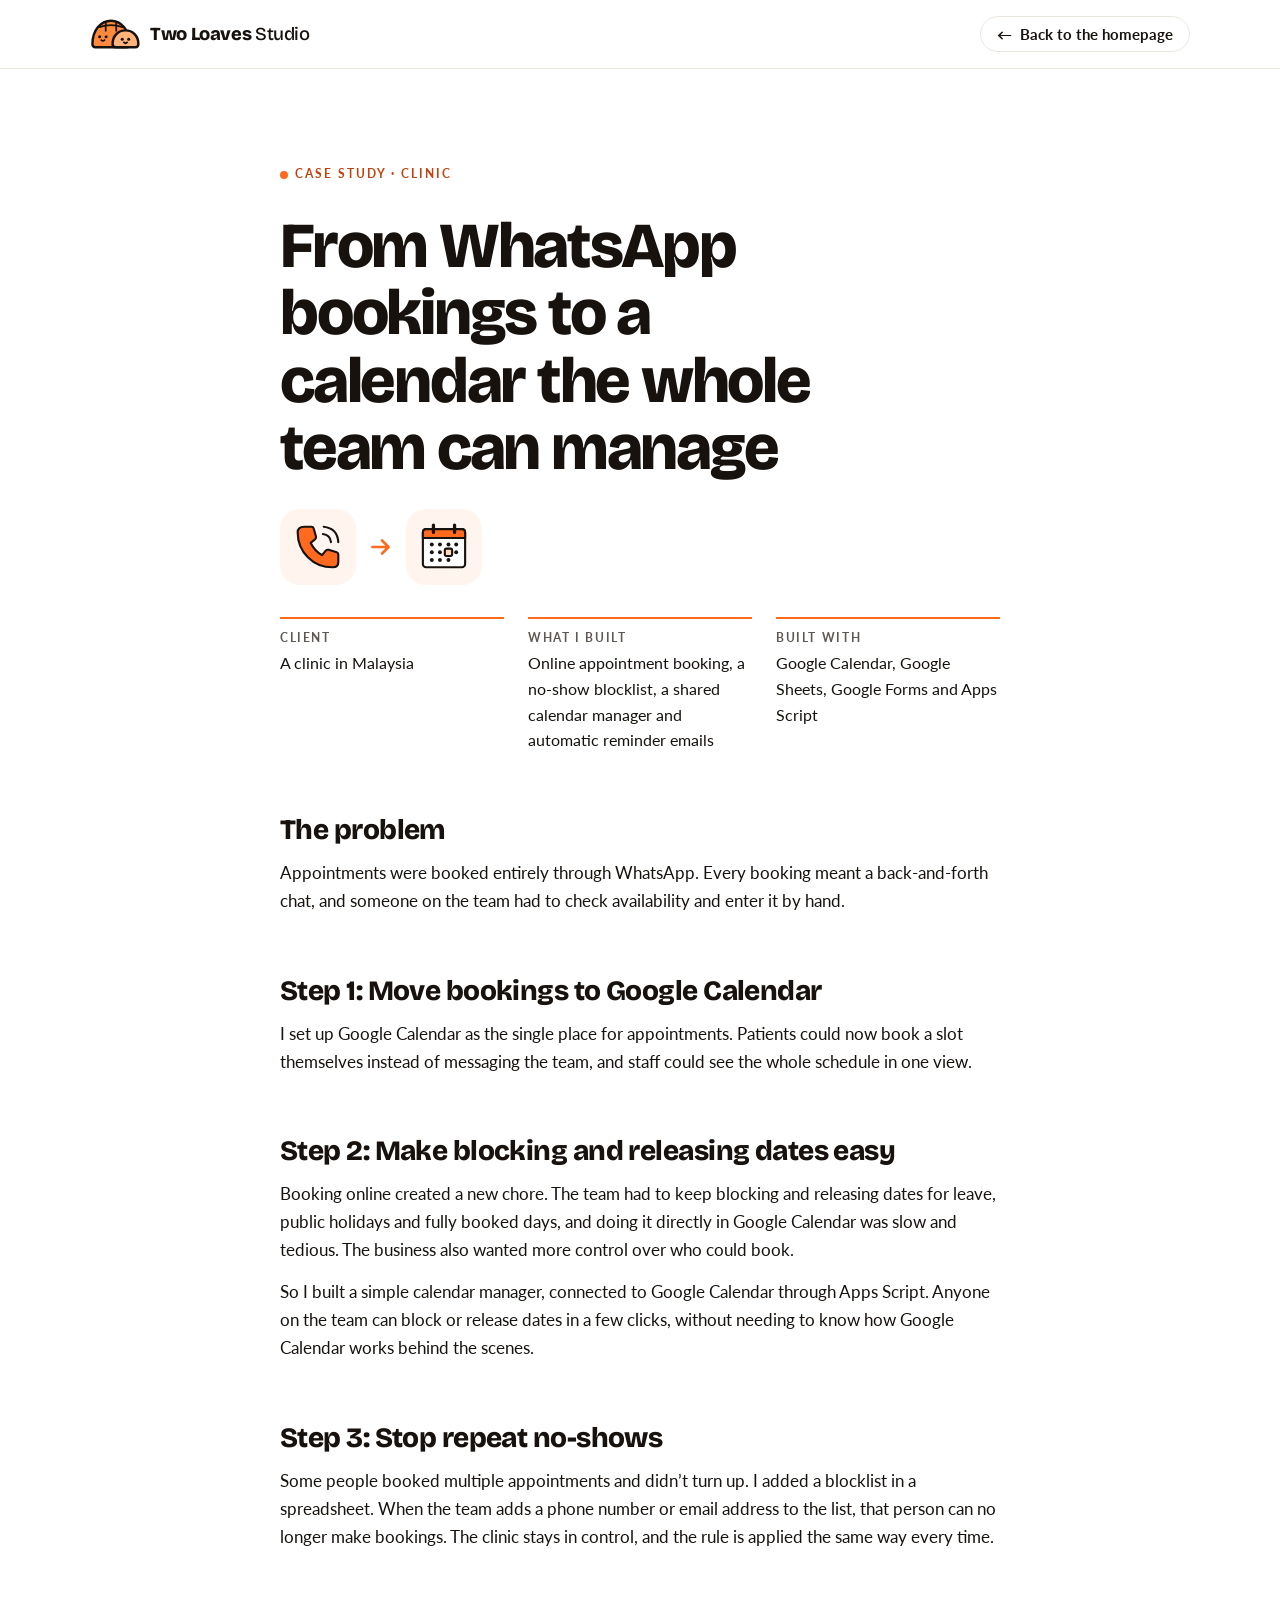
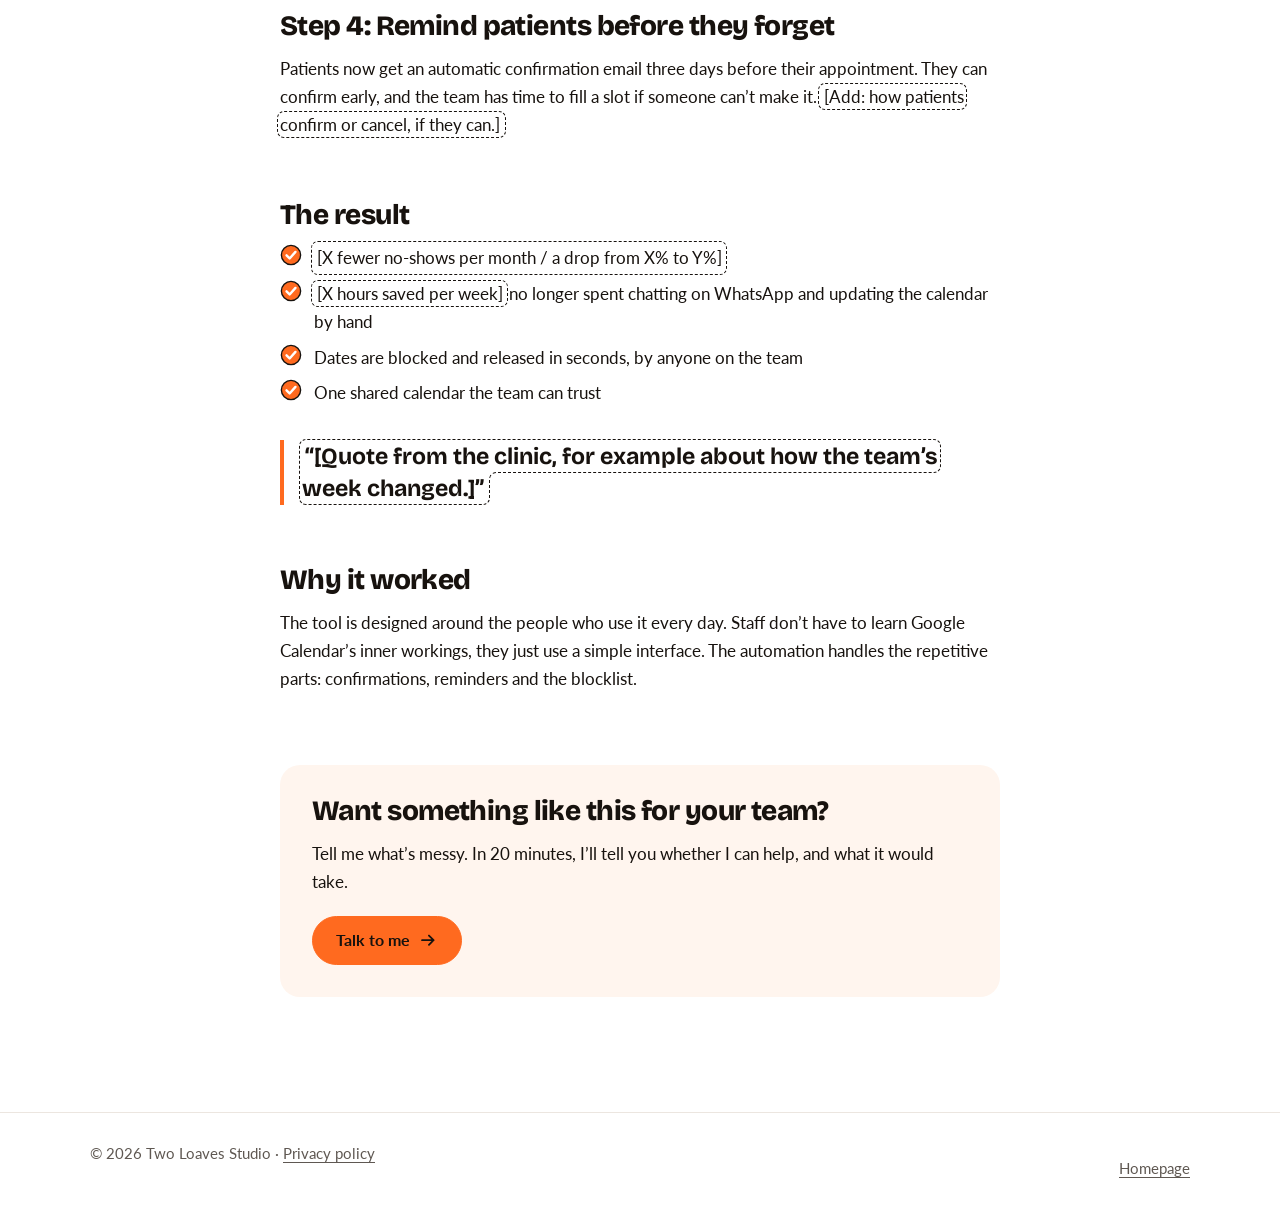
==== commit e1dbc77a: "Rebuild as one brief white-and-orange site with client reviews Combine the three sides into a single" ====
--- a/case-study-clinic-booking.html
+++ b/case-study-clinic-booking.html
@@ -16,29 +16,27 @@
 
 <svg class="sprite" xmlns="http://www.w3.org/2000/svg" aria-hidden="true" focusable="false">
   <symbol id="mark" viewBox="1 20 62 39" fill="none" stroke="currentColor" stroke-width="3" stroke-linecap="round" stroke-linejoin="round">
-    <path fill="#ffc21a" d="M8 56Q4 56 4 52C4 35 14 23 27 23C40 23 50 35 50 52Q50 56 46 56Z"/>
+    <path fill="#ff8a3d" d="M8 56Q4 56 4 52C4 35 14 23 27 23C40 23 50 35 50 52Q50 56 46 56Z"/>
     <path stroke-width="2.2" d="M12.5 31Q27 26 41.5 31M20.5 25.5V35.5M33.5 25.5V35.5"/>
     <g fill="currentColor" stroke="none"><circle cx="13" cy="43" r="1.9"/><circle cx="21" cy="43" r="1.9"/></g>
     <path stroke-width="2.2" d="M15 47Q17 49 19 47"/>
-    <g fill="#ff4f36" stroke="none" opacity=".75"><ellipse cx="9.5" cy="46.5" rx="2.2" ry="1.4"/><ellipse cx="24.5" cy="46.5" rx="2.2" ry="1.4"/></g>
-    <path fill="#ffc21a" d="M33 56Q29 56 29 52C29 42 36 35 45 35C54 35 61 42 61 52Q61 56 57 56Z"/>
+    <path fill="#ffb27a" d="M33 56Q29 56 29 52C29 42 36 35 45 35C54 35 61 42 61 52Q61 56 57 56Z"/>
     <g fill="currentColor" stroke="none"><circle cx="41" cy="46" r="1.9"/><circle cx="49" cy="46" r="1.9"/></g>
     <path stroke-width="2.2" d="M43 50Q45 52 47 50"/>
-    <g fill="#ff4f36" stroke="none" opacity=".75"><ellipse cx="37.5" cy="49.5" rx="2.2" ry="1.4"/><ellipse cx="52.5" cy="49.5" rx="2.2" ry="1.4"/></g>
   </symbol>
   <symbol id="p-phone" viewBox="0 0 64 64" fill="none" stroke="currentColor" stroke-width="2.6" stroke-linecap="round" stroke-linejoin="round">
     <path d="M38 16Q47 17 48 26M39 7Q56 9 57 26"/>
-    <path fill="#18a873" d="M15 7H24Q26 7 26.6 9L29.5 19Q30 21 28.5 22.5L23 27Q28 37 37 42L41.5 36.5Q43 35 45 35.5L55 38.4Q57 39 57 41V50Q57 57 50 57Q32 57 19.5 44.5Q7 32 7 14Q7 7 15 7Z"/>
+    <path fill="#ff6a1f" d="M15 7H24Q26 7 26.6 9L29.5 19Q30 21 28.5 22.5L23 27Q28 37 37 42L41.5 36.5Q43 35 45 35.5L55 38.4Q57 39 57 41V50Q57 57 50 57Q32 57 19.5 44.5Q7 32 7 14Q7 7 15 7Z"/>
   </symbol>
   <symbol id="p-dash" viewBox="0 0 64 64" fill="none" stroke="currentColor" stroke-width="2.6" stroke-linecap="round" stroke-linejoin="round">
     <rect fill="#fff" x="6" y="10" width="52" height="47" rx="4"/>
-    <path fill="#18a873" d="M10 10H54Q58 10 58 14V21H6V14Q6 10 10 10Z"/>
+    <path fill="#ff6a1f" d="M10 10H54Q58 10 58 14V21H6V14Q6 10 10 10Z"/>
     <path stroke-width="4" d="M19 5V14M45 5V14"/>
-    <rect fill="#ffc21a" x="33" y="34" width="9" height="9" rx="2"/>
+    <rect fill="#ffd9c2" x="33" y="34" width="9" height="9" rx="2"/>
     <g fill="currentColor" stroke="none"><circle cx="17" cy="29" r="2.4"/><circle cx="27" cy="29" r="2.4"/><circle cx="37.5" cy="29" r="2.4"/><circle cx="47" cy="29" r="2.4"/><circle cx="17" cy="38.5" r="2.4"/><circle cx="27" cy="38.5" r="2.4"/><circle cx="47" cy="38.5" r="2.4"/><circle cx="17" cy="48" r="2.4"/><circle cx="27" cy="48" r="2.4"/><circle cx="37.5" cy="48" r="2.4"/></g>
   </symbol>
   <symbol id="tick" viewBox="0 0 64 64">
-    <circle fill="#18a873" stroke="currentColor" stroke-width="4" cx="32" cy="32" r="28"/>
+    <circle fill="#ff6a1f" stroke="currentColor" stroke-width="4" cx="32" cy="32" r="28"/>
     <path fill="none" stroke="#fff" stroke-width="7" stroke-linecap="round" stroke-linejoin="round" d="M19 33L28 42L45 23"/>
   </symbol>
   <symbol id="i-arrow" viewBox="0 0 24 24" fill="none" stroke="currentColor" stroke-width="2.4" stroke-linecap="round" stroke-linejoin="round">
--- a/css/styles.css
+++ b/css/styles.css
@@ -1,29 +1,27 @@
 /* ------------------------------------------------------------------
-   Rebus one-pager
-   Black and white everywhere; colour only appears inside the pictograms.
+   Two Loaves Studio
+   White page, ink type, one orange accent.
    Display: Bricolage Grotesque · Body: Lato
 ------------------------------------------------------------------- */
 
 :root {
-  --ink: #0b0b0b;
+  --ink: #17120e;
   --paper: #ffffff;
-  --mute: #555555;
-  --hair: #d9d9d9;
-  --tint: #f3f3f3;
-
-  /* symbol colours: used inside pictograms, never as UI chrome */
-  --g: #18a873;
-  --b: #2f6bff;
-  --y: #ffc21a;
-  --r: #ff4f36;
+  --mute: #5f5852;
+  --hair: #ece6e0;
+  --tint: #fff5ee;       /* warm wash behind a section */
+  --orange: #ff6a1f;     /* fills, buttons, highlights */
+  --orange-hi: #f25500;  /* hover */
+  --orange-ink: #c2410c; /* orange text on white (passes contrast) */
+  --peach: #ffd9c2;
 
   --font-d: "Bricolage Grotesque", "Helvetica Neue", Arial, sans-serif;
   --font-b: "Lato", "Helvetica Neue", Arial, sans-serif;
 
   --wrap: 1180px;
   --gut: clamp(16px, 4vw, 40px);
-  --radius: 14px;
-  --shadow: 5px 5px 0 var(--ink);
+  --radius: 20px;
+  --lift: 0 18px 40px -18px rgba(194, 65, 12, 0.35);
   --nav-h: 68px;
 }
 
@@ -49,7 +47,7 @@
   font-family: var(--font-d);
   font-weight: 800;
   letter-spacing: -0.025em;
-  line-height: 1.04;
+  line-height: 1.05;
   margin: 0;
   text-wrap: balance;
 }
@@ -59,9 +57,10 @@
 a { color: inherit; }
 img, svg { display: block; }
 ul, ol { margin: 0; padding: 0; list-style: none; }
+[hidden] { display: none !important; }
 
 :focus-visible {
-  outline: 3px solid var(--b);
+  outline: 3px solid var(--orange);
   outline-offset: 3px;
   border-radius: 4px;
 }
@@ -112,29 +111,32 @@
   display: inline-flex;
   align-items: center;
   justify-content: center;
-  gap: 0.6em;
-  padding: 0.95em 1.4em;
-  border: 2px solid var(--ink);
+  gap: 0.55em;
+  padding: 0.9em 1.45em;
+  border: 1.5px solid var(--orange);
   border-radius: 999px;
-  background: var(--ink);
-  color: var(--paper);
+  background: var(--orange);
+  color: var(--ink);
   font: 700 1rem/1.15 var(--font-b);
   text-decoration: none;
   text-align: center;
   cursor: pointer;
-  transition: transform 0.15s ease, box-shadow 0.15s ease, background-color 0.15s ease, color 0.15s ease;
-}
-.btn:hover { transform: translate(-2px, -2px); box-shadow: 4px 4px 0 var(--ink); }
-.btn:active { transform: translate(0, 0); box-shadow: none; }
-.btn .i { width: 1.1em; height: 1.1em; flex: none; }
-
-.btn--ghost { background: transparent; color: var(--ink); }
-.btn--sm { padding: 0.6em 1em; font-size: 0.9rem; }
-.btn--block { width: 100%; }
-
-.sec--ink .btn { background: var(--paper); color: var(--ink); border-color: var(--paper); }
-.sec--ink .btn:hover { box-shadow: 4px 4px 0 #7a7a7a; }
-.sec--ink .btn--ghost { background: transparent; color: var(--paper); }
+  transition: transform 0.2s ease, box-shadow 0.2s ease, background-color 0.2s ease, border-color 0.2s ease, color 0.2s ease;
+}
+.btn:hover { background: var(--orange-hi); border-color: var(--orange-hi); transform: translateY(-2px); box-shadow: var(--lift); }
+.btn:active { transform: none; box-shadow: none; }
+.btn .i { width: 1.15em; height: 1.15em; flex: none; }
+
+.btn--ghost { background: transparent; border-color: var(--hair); color: var(--ink); }
+.btn--ghost:hover { background: transparent; border-color: var(--ink); box-shadow: none; }
+.btn--ink { background: var(--ink); border-color: var(--ink); color: var(--paper); }
+.btn--ink:hover { background: #000; border-color: #000; box-shadow: 0 18px 40px -18px rgba(0, 0, 0, 0.5); }
+.btn--sm { padding: 0.6em 1.1em; font-size: 0.92rem; }
+.btn--lg { padding: 1.05em 1.8em; font-size: 1.08rem; }
+.btn[disabled] { opacity: 0.55; cursor: progress; transform: none; box-shadow: none; }
+
+.i { width: 1.1em; height: 1.1em; flex: none; }
+.i--flip { transform: scaleX(-1); }
 
 /* ---------- Navigation ---------- */
 
@@ -142,13 +144,15 @@
   position: sticky;
   top: 0;
   z-index: 50;
-  background: var(--paper);
-  border-bottom: 2px solid var(--ink);
+  background: rgba(255, 255, 255, 0.88);
+  -webkit-backdrop-filter: saturate(1.4) blur(12px);
+  backdrop-filter: saturate(1.4) blur(12px);
+  border-bottom: 1px solid var(--hair);
 }
 .nav__in {
   display: flex;
   align-items: center;
-  gap: 24px;
+  gap: 28px;
   height: var(--nav-h);
 }
 .brand {
@@ -160,27 +164,22 @@
   text-decoration: none;
   white-space: nowrap;
 }
-.brand__mark { width: 54px; height: 34px; flex: none; }
+.brand__mark { width: 50px; height: 32px; flex: none; }
 .brand__sub { font-weight: 500; }
 .nav__links {
   display: flex;
-  gap: 22px;
+  gap: 26px;
   margin-left: auto;
   font-weight: 700;
   font-size: 0.95rem;
 }
-.nav__links a { text-decoration: none; padding-block: 4px; border-bottom: 2px solid transparent; white-space: nowrap; }
-.nav__links a:hover { border-bottom-color: var(--ink); }
-.score {
-  font-size: 0.8rem;
-  font-weight: 700;
-  letter-spacing: 0.02em;
-  border: 2px solid var(--ink);
-  border-radius: 999px;
-  padding: 4px 10px;
-  white-space: nowrap;
-}
-.score b { font-family: var(--font-d); font-weight: 800; }
+.nav__links a {
+  text-decoration: none;
+  padding-block: 4px;
+  background: linear-gradient(var(--orange), var(--orange)) left bottom / 0 2px no-repeat;
+  transition: background-size 0.25s ease;
+}
+.nav__links a:hover { background-size: 100% 2px; }
 .nav .btn--sm { flex: none; }
 
 /* ---------- Shared type ---------- */
@@ -188,743 +187,403 @@
 .eyebrow {
   display: inline-flex;
   align-items: center;
-  gap: 0.7em;
+  gap: 0.6em;
+  color: var(--orange-ink);
   font: 700 0.78rem/1.2 var(--font-b);
   letter-spacing: 0.16em;
   text-transform: uppercase;
 }
 .eyebrow::before {
   content: "";
-  width: 9px; height: 9px;
-  border: 2px solid currentColor;
+  width: 8px; height: 8px;
+  border-radius: 50%;
+  background: var(--orange);
   flex: none;
 }
 
-.big { font-size: clamp(1.125rem, 1rem + 0.4vw, 1.3rem); line-height: 1.55; }
+.big { font-size: clamp(1.15rem, 1rem + 0.5vw, 1.4rem); line-height: 1.5; }
+.lede { font-size: clamp(1.1rem, 1rem + 0.35vw, 1.25rem); line-height: 1.6; color: var(--mute); }
+
+/* An orange swash under one word */
+.hl {
+  background: linear-gradient(transparent 62%, var(--peach) 62%, var(--peach) 92%, transparent 92%);
+  padding-inline: 0.04em;
+}
 
 /* ---------- Sections ---------- */
 
-.sec { padding-block: clamp(72px, 10vw, 136px); }
-.sec--rule { border-top: 2px solid var(--ink); }
-.sec--ink { background: var(--ink); color: var(--paper); --mute: #b9b9b9; --hair: #3a3a3a; }
-
-.sec-head {
-  display: grid;
-  grid-template-columns: minmax(0, 1fr) auto;
-  gap: 32px 56px;
-  align-items: end;
-  margin-bottom: clamp(40px, 5vw, 64px);
-}
-.sec-head h2 {
-  font-size: clamp(2.1rem, 1.3rem + 3vw, 3.6rem);
-  max-width: 17ch;
-  margin-top: 0.45em;
-}
-.sec-head__lede { max-width: 58ch; margin-top: 1.2em; color: var(--mute); font-size: 1.125rem; }
-
-.sec__close {
-  margin-top: clamp(40px, 5vw, 56px);
-  max-width: 34ch;
-  font: 700 clamp(1.4rem, 1.1rem + 1.2vw, 2rem)/1.25 var(--font-d);
-  letter-spacing: -0.02em;
-}
-
-/* ---------- Rebus puzzle tiles ---------- */
-
-.rebus {
-  appearance: none;
-  display: inline-flex;
-  flex-direction: column;
-  gap: 10px;
-  padding: 14px 18px 14px;
-  background: var(--paper);
-  color: var(--ink);
-  border: 2px solid var(--ink);
-  border-radius: var(--radius);
-  box-shadow: var(--shadow);
-  font: inherit;
-  text-align: left;
-  cursor: pointer;
-  transition: transform 0.2s ease, box-shadow 0.2s ease;
-  --pic: 58px;
-}
-.rebus:hover { transform: translate(-2px, -2px) rotate(-1deg); box-shadow: 7px 7px 0 var(--ink); }
-.sec--ink .rebus { box-shadow: none; border-color: var(--paper); }
-.sec--ink .rebus:hover { box-shadow: 6px 6px 0 #555; }
-
-.rebus__top { display: flex; justify-content: space-between; gap: 12px; }
-.rebus__no {
-  font: 700 0.68rem/1 var(--font-b);
-  letter-spacing: 0.16em;
-  text-transform: uppercase;
-  color: #6b6b6b;
-}
-.rebus__pics, .board__row {
-  display: flex;
-  align-items: flex-start;
-  gap: 8px;
-}
-.pic {
-  display: flex;
-  flex-direction: column;
-  align-items: center;
-  gap: 6px;
-  min-width: var(--pic);
-}
-.pic svg { width: var(--pic); height: var(--pic); color: var(--ink); overflow: visible; }
-.pic--type {
-  font: 800 calc(var(--pic) * 0.9)/var(--pic) var(--font-d);
-  letter-spacing: -0.04em;
-}
-.op {
-  font: 700 calc(var(--pic) * 0.42)/var(--pic) var(--font-d);
-  color: #9a9a9a;
-}
-.pic__word {
-  font: 700 0.78rem/1 var(--font-b);
-  letter-spacing: 0.02em;
-  white-space: nowrap;
-  opacity: 0;
-  visibility: hidden;
-  transform: translateY(-4px);
-  transition: opacity 0.3s ease, transform 0.3s ease, visibility 0.3s;
-}
-.rebus__foot {
-  display: grid;
-  border-top: 2px dashed #cfcfcf;
-  padding-top: 10px;
-}
-.rebus__hint, .rebus__answer { grid-area: 1 / 1; transition: opacity 0.3s ease, transform 0.3s ease, visibility 0.3s; }
-.rebus__hint {
-  font: 700 0.78rem/1.6 var(--font-b);
-  letter-spacing: 0.04em;
-  color: #6b6b6b;
-}
-.rebus__hint::after { content: "→"; display: inline-block; margin-left: 0.3em; }
-.rebus__answer {
-  font: 800 1.3rem/1.15 var(--font-d);
-  letter-spacing: -0.02em;
-  opacity: 0;
-  visibility: hidden;
-  transform: translateY(6px);
-}
-
-.rebus[aria-pressed="true"] .pic__word { opacity: 1; visibility: visible; transform: none; }
-.rebus[aria-pressed="true"] .rebus__hint { opacity: 0; visibility: hidden; transform: translateY(-6px); }
-.rebus[aria-pressed="true"] .rebus__answer { opacity: 1; visibility: visible; transform: none; }
-
-/* Nudge dance: every few seconds an unsolved puzzle's pictures hop one after another,
-   and the "Tap to solve" arrow nudges. js/main.js staggers the puzzles with --nudge-delay
-   and orders the pictures with --nudge-step. Solving a puzzle stops it. */
-.pic { transform-origin: 50% 85%; }
-.rebus:not([aria-pressed="true"]) .pic {
-  animation: nudge-dance 4.5s ease-in-out infinite;
-  animation-delay: calc(var(--nudge-delay, 0s) + var(--nudge-step, 0) * 0.14s);
-}
-.rebus:not([aria-pressed="true"]) .rebus__hint::after {
-  animation: nudge-arrow 4.5s ease-in-out infinite;
-  animation-delay: var(--nudge-delay, 0s);
-}
-
-@keyframes nudge-dance {
-  0%, 16%, 100% { transform: none; }
-  3% { transform: translateY(-12%) rotate(-7deg); }
-  7% { transform: translateY(0) rotate(6deg); }
-  11% { transform: translateY(-5%) rotate(-3deg); }
-}
-
-@keyframes nudge-arrow {
-  0%, 14%, 100% { transform: none; }
-  4%, 10% { transform: translateX(5px); }
-  7% { transform: translateX(1px); }
-}
-
-.rebus--mini { --pic: 44px; padding: 10px 14px; gap: 8px; }
-.rebus--mini .rebus__answer { font-size: 1.05rem; }
-
-/* Hero board: the big puzzle */
-.rebus--board {
-  --pic: clamp(78px, 9.5vw, 122px);
+.sec { padding-block: clamp(72px, 9vw, 120px); }
+.sec--tint { background: var(--tint); }
+.sec-head { display: grid; gap: 14px; margin-bottom: clamp(32px, 4vw, 52px); }
+.sec-head h2 { font-size: clamp(2rem, 1.4rem + 2.2vw, 3.2rem); }
+.sec-head--row { display: flex; align-items: end; justify-content: space-between; gap: 20px; }
+.sec-head--row > div:first-child { display: grid; gap: 14px; }
+
+/* Fade up as each block scrolls in (only when JS runs) */
+.js .reveal { opacity: 0; transform: translateY(18px); transition: opacity 0.7s ease, transform 0.7s cubic-bezier(.2, .7, .2, 1); }
+.js .reveal.is-in { opacity: 1; transform: none; }
+
+/* ---------- Hero ---------- */
+
+.hero { padding-block: clamp(40px, 6vw, 88px) clamp(56px, 7vw, 96px); overflow: hidden; }
+.hero__grid {
+  display: grid;
+  grid-template-columns: minmax(0, 1.15fr) minmax(0, 0.85fr);
+  align-items: center;
+  gap: clamp(40px, 6vw, 88px);
+}
+.hero__copy { display: grid; gap: 22px; justify-items: start; }
+.hero h1 { font-size: clamp(2.8rem, 1.6rem + 4.6vw, 5.4rem); letter-spacing: -0.04em; line-height: 0.98; }
+.hero .lede { max-width: 34em; }
+.hero__cta { display: flex; flex-wrap: wrap; gap: 12px; margin-top: 6px; }
+
+.hero__art {
+  position: relative;
+  margin: 0;
+  max-width: 440px;
+  justify-self: center;
   width: 100%;
-  padding: clamp(18px, 3vw, 30px);
-  gap: 14px;
-  border-radius: 22px;
-  box-shadow: 9px 9px 0 var(--ink);
-}
-.rebus--board:hover { transform: translate(-2px, -2px) rotate(-0.6deg); box-shadow: 12px 12px 0 var(--ink); }
-.rebus--board .board__row { justify-content: center; gap: clamp(8px, 2vw, 22px); }
-.rebus--board .pic__word { font-size: 0.95rem; }
-.board__arrow { display: flex; justify-content: center; }
-.board__arrow svg { width: 34px; height: 34px; transform: rotate(90deg); color: #9a9a9a; }
-.rebus--board .rebus__foot { text-align: center; padding-top: 14px; }
-.rebus--board .rebus__hint { font-size: 0.9rem; }
-.rebus--board .rebus__answer { font-size: clamp(1.4rem, 1rem + 1.4vw, 2rem); }
-
-/* ---------- Hero ---------- */
-
-.hero {
-  padding-block: clamp(48px, 7vw, 96px) clamp(64px, 9vw, 120px);
-  background-image: radial-gradient(rgba(11, 11, 11, 0.16) 1px, transparent 1.3px);
-  background-size: 22px 22px;
-  border-bottom: 2px solid var(--ink);
-}
-.hero__grid {
-  display: grid;
-  grid-template-columns: minmax(0, 1.15fr) minmax(0, 0.85fr);
-  gap: clamp(36px, 5vw, 72px);
-  align-items: center;
-}
-.hero h1 {
-  font-size: clamp(2.7rem, 1.4rem + 4.7vw, 5.5rem);
-  line-height: 0.98;
-  letter-spacing: -0.04em;
-  margin-top: 0.45em;
-}
-.hybrid { white-space: nowrap; }
-.glyph-gear {
-  display: inline-block;
-  width: 0.7em;
-  height: 0.7em;
-  margin-inline: 0.01em;
-  vertical-align: -0.02em;
-  color: var(--ink);
-  animation: spin 14s linear infinite;
-}
-.hero .lede {
-  margin-top: 1.4em;
-  max-width: 34em;
-  font-size: clamp(1.1rem, 1rem + 0.35vw, 1.28rem);
-  background: var(--paper);
-}
-.cta-row { display: flex; flex-wrap: wrap; gap: 12px; margin-top: 2rem; }
-.cta-row .btn--ghost { background: var(--paper); }
-.trust {
-  margin-top: 2.25rem;
-  padding-top: 1.1rem;
-  border-top: 2px solid var(--ink);
-  max-width: 36em;
-  display: flex;
-  flex-wrap: wrap;
-  align-items: center;
-  gap: 14px 24px;
-}
-.trust p { flex: 1 1 260px; font-size: 0.95rem; color: var(--mute); background: var(--paper); }
-.trust__icons { display: flex; gap: 8px; }
-.trust__icons svg { width: 34px; height: 34px; }
-
-/* ---------- Problem: the messy sheet ---------- */
-
-.sheet {
-  background: var(--paper);
-  border: 2px solid var(--ink);
-  border-radius: var(--radius);
-  box-shadow: var(--shadow);
-  overflow: hidden;
-}
-.sheet__bar {
-  display: flex;
-  align-items: center;
-  gap: 12px;
-  padding: 12px 16px;
-  border-bottom: 2px solid var(--ink);
-}
-.sheet__icon { width: 26px; height: 26px; flex: none; }
-.sheet__name { font-weight: 700; flex: 1; min-width: 0; overflow: hidden; text-overflow: ellipsis; white-space: nowrap; }
-.sheet__btn { flex: none; }
-.sheet__fx {
-  display: flex;
-  gap: 14px;
-  padding: 8px 16px;
-  border-bottom: 2px solid var(--ink);
-  font-size: 0.88rem;
-  font-style: italic;
-  color: var(--mute);
-  white-space: nowrap;
-  overflow: hidden;
-}
-.sheet__fxlabel { font-style: normal; font-weight: 900; color: var(--ink); }
-.sheet__cols, .row {
-  display: grid;
-  grid-template-columns: 52px minmax(0, 1fr) 128px;
-}
-.sheet__cols {
-  background: var(--tint);
-  border-bottom: 1.5px solid var(--hair);
-  font-size: 0.78rem;
-  font-weight: 700;
-  color: var(--mute);
-  text-align: center;
-}
-.sheet__cols span { padding: 4px 0; }
-.sheet__cols span + span { border-left: 1.5px solid var(--hair); }
-.row {
-  border-bottom: 1.5px solid var(--hair);
-  background: var(--paper);
-  transition: transform 0.7s cubic-bezier(0.2, 0.8, 0.2, 1), background-color 0.4s ease;
-}
-.row:last-child { border-bottom: 0; }
-.row__n {
-  display: grid;
-  place-items: center;
-  background: var(--tint);
-  border-right: 1.5px solid var(--hair);
-  font-size: 0.8rem;
-  font-weight: 700;
-  color: var(--mute);
-}
-.row__text { padding: 15px 18px; font-size: 1.05rem; transition: font-style 0.2s; }
-.row__status {
-  display: grid;
-  place-items: center;
-  border-left: 1.5px solid var(--hair);
-}
-.row__status > * { grid-area: 1 / 1; transition: opacity 0.35s ease, transform 0.35s ease; }
-.err {
-  font: 900 0.78rem/1 var(--font-b);
-  letter-spacing: 0.04em;
-  color: var(--r);
-  border: 2px solid var(--r);
-  border-radius: 6px;
-  padding: 5px 7px;
-}
-.ok { width: 26px; height: 26px; color: var(--ink); opacity: 0; transform: scale(0.4); }
-
-/* messy state */
-.sheet:not(.is-tidy) .row:nth-child(1) { transform: rotate(-1.2deg) translateX(10px); }
-.sheet:not(.is-tidy) .row:nth-child(2) { transform: rotate(0.8deg) translateX(-6px); background: #fff1c2; }
-.sheet:not(.is-tidy) .row:nth-child(3) { transform: rotate(-0.5deg) translateX(22px); }
-.sheet:not(.is-tidy) .row:nth-child(3) .row__text { font-style: italic; }
-.sheet:not(.is-tidy) .row:nth-child(4) { transform: rotate(1.3deg) translateX(4px); }
-.sheet:not(.is-tidy) .row:nth-child(5) { transform: rotate(-0.9deg) translateX(-12px); background: #fff1c2; }
-.sheet:not(.is-tidy) .row:nth-child(6) { transform: rotate(0.6deg) translateX(14px); }
-
-.when-tidy { display: none; }
-.sheet.is-tidy .when-tidy { display: inline; }
-.sheet.is-tidy .when-messy { display: none; }
-.sheet.is-tidy .err { opacity: 0; transform: scale(0.6); }
-.sheet.is-tidy .ok { opacity: 1; transform: none; }
-
-/* ---------- Tiles (icon squares) ---------- */
-
-.tile {
-  display: grid;
-  place-items: center;
-  width: 76px;
-  height: 76px;
-  flex: none;
-  background: var(--paper);
-  color: var(--ink);
-  border: 2px solid var(--ink);
-  border-radius: var(--radius);
-}
-.tile svg { width: 52px; height: 52px; transition: transform 0.4s ease; }
-.sec--ink .tile { border-color: var(--paper); }
-
-/* ---------- What I do ---------- */
-
-.features {
-  display: grid;
-  grid-template-columns: repeat(3, minmax(0, 1fr));
-  gap: 16px;
-}
-.feature {
-  border: 2px solid var(--paper);
-  border-radius: var(--radius);
-  padding: clamp(22px, 2.5vw, 32px);
-}
-.feature h3 { font-size: 1.6rem; margin-top: 22px; }
-.feature p { margin-top: 0.6em; color: var(--mute); }
-.feature:hover .tile svg { transform: rotate(-8deg) scale(1.06); }
-.feature:hover .tile--spin svg { transform: rotate(90deg); }
-
-/* ---------- Before / after ---------- */
-
-.ba {
-  width: 100%;
-  border-collapse: separate;
-  border-spacing: 0;
-  border: 2px solid var(--ink);
-  border-radius: var(--radius);
-  overflow: hidden;
-  box-shadow: var(--shadow);
-}
-.ba th {
-  text-align: left;
-  font: 800 1.5rem/1 var(--font-d);
-  letter-spacing: -0.02em;
-  padding: 20px 24px;
-  border-bottom: 2px solid var(--ink);
-  background: var(--paper);
-}
-.ba th + th { background: var(--ink); color: var(--paper); }
-.ba td {
-  width: 50%;
-  padding: 17px 24px;
-  border-bottom: 1.5px solid var(--hair);
-  vertical-align: top;
-  font-size: 1.05rem;
-}
-.ba tr:last-child td { border-bottom: 0; }
-.ba th:first-child, .ba td:first-child { border-right: 2px solid var(--ink); }
-.ba td:first-child {
-  color: var(--mute);
-  text-decoration: line-through;
-  text-decoration-color: var(--r);
-  text-decoration-thickness: 2px;
-}
-.ba td:last-child { font-weight: 700; }
-.tick { width: 22px; height: 22px; flex: none; color: var(--ink); }
-.ba td:last-child .tick { display: inline-block; vertical-align: -5px; margin-right: 10px; }
-
-.result {
-  margin: clamp(32px, 4vw, 48px) 0 0;
-  display: grid;
-  grid-template-columns: auto minmax(0, 1fr);
-  border: 2px solid var(--ink);
-  border-radius: var(--radius);
-  box-shadow: var(--shadow);
-  overflow: hidden;
-}
-.result__pics {
-  display: flex;
-  align-items: center;
-  justify-content: center;
-  gap: 12px;
-  padding: 28px clamp(22px, 3vw, 36px);
-  background: var(--ink);
-  color: var(--paper);
-}
-.result__pics .tile { border-color: var(--paper); }
-.result__arrow { width: 26px; height: 26px; flex: none; }
-.result__body { padding: clamp(24px, 3vw, 36px); }
-.result blockquote {
-  margin: 0.6em 0 0;
-  font: 800 clamp(1.6rem, 1.1rem + 1.8vw, 2.5rem)/1.1 var(--font-d);
-  letter-spacing: -0.03em;
-  text-wrap: balance;
-}
-.result figcaption { margin-top: 0.9em; max-width: 60ch; font-size: 1.08rem; color: var(--mute); }
-
-/* ---------- Steps as a staircase ---------- */
-
-.steps {
-  display: grid;
-  grid-template-columns: repeat(4, minmax(0, 1fr));
-  align-items: end;
-  gap: 14px;
-  border-bottom: 3px solid var(--ink);
-  counter-reset: step;
-}
-.step {
-  position: relative;
-  border: 2px solid var(--ink);
-  border-bottom: 0;
-  border-radius: var(--radius) var(--radius) 0 0;
-  padding: 24px 22px 28px;
-  background: var(--paper);
-}
-.step:nth-child(1) { min-height: 250px; }
-.step:nth-child(2) { min-height: 310px; }
-.step:nth-child(3) { min-height: 370px; }
-.step:nth-child(4) { min-height: 430px; }
-.step__n {
-  display: grid;
-  place-items: center;
-  width: 52px;
-  height: 52px;
-  border: 2px solid var(--ink);
-  border-radius: 50%;
-  background: var(--c);
-  font: 800 1.5rem/1 var(--font-d);
-}
-.step h3 { font-size: 1.35rem; margin-top: 20px; }
-.step p { margin-top: 0.6em; color: var(--mute); font-size: 1rem; }
-
-/* ---------- Pricing ---------- */
-
-.plans {
-  display: grid;
-  grid-template-columns: repeat(4, minmax(0, 1fr));
-  gap: 16px;
-}
-.plan {
-  display: flex;
-  flex-direction: column;
-  gap: 14px;
-  padding: 26px 24px;
-  background: var(--paper);
-  color: var(--ink);
-  border-radius: var(--radius);
-}
-.plan__icon { width: 52px; height: 52px; color: var(--ink); }
-.plan h3 { font-size: 1.4rem; }
-.plan dl { margin: 0; }
-.plan dt {
-  font: 700 0.7rem/1.2 var(--font-b);
-  letter-spacing: 0.14em;
-  text-transform: uppercase;
-  color: #6b6b6b;
-  margin-top: 14px;
-}
-.plan dt:first-child { margin-top: 0; }
-.plan dd { margin: 4px 0 0; font-size: 0.98rem; }
-.plan__price {
-  margin-top: auto;
-  padding-top: 16px;
-  border-top: 2px solid var(--ink);
-  font: 800 2rem/1.1 var(--font-d);
-  letter-spacing: -0.03em;
-}
-.plan__price small { font: 700 0.85rem/1 var(--font-b); letter-spacing: 0; color: #6b6b6b; }
-
-.plans__notes {
-  margin-top: clamp(32px, 4vw, 48px);
-  display: flex;
-  flex-wrap: wrap;
-  align-items: center;
-  justify-content: space-between;
-  gap: 24px 40px;
-}
-.plans__notes ul { display: grid; gap: 10px; }
-.plans__notes li, .ticks li { display: flex; gap: 12px; align-items: flex-start; }
-.plans__notes .tick, .ticks .tick { margin-top: 2px; color: var(--paper); }
-
-/* ---------- Industries ---------- */
-
-.inds {
-  display: grid;
-  grid-template-columns: repeat(3, minmax(0, 1fr));
-  gap: 16px;
-}
-.ind {
-  display: flex;
-  gap: 18px;
-  padding: 22px;
-  border: 2px solid var(--ink);
-  border-radius: var(--radius);
-  transition: transform 0.2s ease, box-shadow 0.2s ease;
-}
-.ind:hover { transform: translate(-2px, -2px); box-shadow: var(--shadow); }
-.ind:hover .tile svg { transform: rotate(-8deg) scale(1.06); }
-.ind .tile { width: 64px; height: 64px; border: 0; }
-.ind .tile svg { width: 56px; height: 56px; }
-.ind h3 { font-size: 1.2rem; }
-.ind p { margin-top: 0.45em; color: var(--mute); font-size: 0.98rem; }
-
-.notlist {
-  margin-top: clamp(32px, 4vw, 48px);
-  display: flex;
-  flex-wrap: wrap;
-  align-items: center;
-  justify-content: space-between;
-  gap: 18px 32px;
-  padding: clamp(20px, 3vw, 28px) clamp(22px, 3vw, 32px);
-  border: 2px dashed var(--ink);
-  border-radius: var(--radius);
-}
-.notlist p { font-size: 1.2rem; line-height: 1.5; max-width: 46ch; }
-
-/* ---------- Websites ---------- */
-
-.web {
-  display: grid;
-  grid-template-columns: minmax(0, 1fr) minmax(0, 1fr);
-  gap: clamp(32px, 6vw, 88px);
-  align-items: start;
-}
-.web__copy p + p { margin-top: 1.2em; }
-.web__copy .btn { margin-top: 2rem; }
-.flow { display: grid; gap: 0; }
-.flow li {
-  position: relative;
-  display: flex;
-  align-items: center;
-  gap: 20px;
-  padding-bottom: 26px;
-}
-.flow li:last-child { padding-bottom: 0; }
-.flow li:not(:last-child)::after {
+}
+/* Orange block behind the photo */
+.hero__art::before {
   content: "";
   position: absolute;
-  left: 37px;
-  top: 76px;
-  bottom: 0;
-  border-left: 2px dashed var(--ink);
-}
-.flow p { font-size: 1.08rem; font-weight: 700; line-height: 1.45; }
-
-/* ---------- About ---------- */
-
-.about {
-  display: grid;
-  grid-template-columns: minmax(0, 0.8fr) minmax(0, 1.2fr);
-  gap: clamp(32px, 6vw, 88px);
-  align-items: start;
-}
-.about__photo { margin: 0; }
-.about__photo img {
-  display: block;
+  inset: 8% -6% -5% 10%;
+  background: var(--orange);
+  border-radius: 32px;
+  transform: rotate(4deg);
+}
+.hero__art img {
+  position: relative;
   width: 100%;
   height: auto;
   aspect-ratio: 4 / 5;
   object-fit: cover;
-  object-position: 50% 30%;
-  border: 2px solid var(--paper);
+  border-radius: 28px;
+}
+
+.chip {
+  position: absolute;
+  display: inline-flex;
+  align-items: center;
+  gap: 8px;
+  padding: 8px 14px 8px 8px;
+  background: var(--paper);
+  border-radius: 999px;
+  box-shadow: 0 14px 30px -12px rgba(23, 18, 14, 0.35);
+  font: 700 0.9rem/1 var(--font-b);
+  white-space: nowrap;
+  animation: bob 6s ease-in-out infinite;
+}
+.chip svg { width: 32px; height: 32px; padding: 3px; border-radius: 50%; background: var(--tint); }
+.chip--1 { top: 12%; left: -14%; }
+.chip--2 { top: 48%; right: -12%; animation-delay: -2s; }
+.chip--3 { bottom: 9%; left: -8%; animation-delay: -4s; }
+
+@keyframes bob {
+  0%, 100% { transform: translateY(0); }
+  50% { transform: translateY(-8px); }
+}
+
+/* ---------- Services ---------- */
+
+.services {
+  display: grid;
+  grid-template-columns: repeat(4, minmax(0, 1fr));
+  gap: 18px;
+}
+.service {
+  position: relative;
+  display: flex;
+  flex-direction: column;
+  gap: 12px;
+  padding: 28px 24px 26px;
+  border: 1px solid var(--hair);
   border-radius: var(--radius);
-  background: #222;
-}
-.about__photo figcaption {
-  margin-top: 12px;
-  font: 700 0.78rem/1.2 var(--font-b);
-  letter-spacing: 0.14em;
-  text-transform: uppercase;
+  background: var(--paper);
+  transition: border-color 0.3s ease, box-shadow 0.3s ease, transform 0.3s ease, opacity 0.7s ease;
+}
+.service:hover { border-color: var(--orange); box-shadow: var(--lift); transform: translateY(-4px); }
+.services .service:nth-child(2) { transition-delay: 0s, 0s, 0s, 0.08s; }
+.services .service:nth-child(3) { transition-delay: 0s, 0s, 0s, 0.16s; }
+.services .service:nth-child(4) { transition-delay: 0s, 0s, 0s, 0.24s; }
+.service__no {
+  position: absolute;
+  top: 24px; right: 24px;
+  font: 700 0.85rem/1 var(--font-d);
   color: var(--mute);
 }
-.about__btn { margin-top: 2rem; }
-
-.proof {
-  margin-top: clamp(48px, 6vw, 80px);
-  padding-top: clamp(28px, 3vw, 40px);
-  border-top: 2px solid var(--paper);
-}
-.proof__list {
-  display: grid;
-  grid-template-columns: repeat(3, minmax(0, 1fr));
-  gap: 16px;
-  margin-top: 24px;
-}
-.proof__item {
-  padding: clamp(20px, 2.5vw, 28px);
-  border: 2px solid var(--paper);
+.service__icon {
+  display: grid;
+  place-items: center;
+  width: 68px; height: 68px;
+  margin-bottom: 10px;
+  border-radius: 18px;
+  background: var(--tint);
+  color: var(--ink);
+}
+.service__icon svg { width: 46px; height: 46px; transition: transform 0.4s cubic-bezier(.3, 1.6, .5, 1); }
+.service:hover .service__icon svg { transform: rotate(-6deg) scale(1.08); }
+.service h3 { font-size: 1.45rem; }
+.service p { color: var(--mute); font-size: 0.98rem; }
+.tags { display: flex; flex-wrap: wrap; gap: 6px; margin-top: auto; padding-top: 10px; }
+.tags li {
+  padding: 4px 10px;
+  border-radius: 999px;
+  background: var(--tint);
+  color: var(--orange-ink);
+  font-size: 0.8rem;
+  font-weight: 700;
+}
+
+/* The placeholder card */
+.service--soon { border-style: dashed; border-color: #d8cfc7; background: transparent; }
+.service--soon:hover { border-color: #d8cfc7; box-shadow: none; transform: none; }
+.service--soon .service__icon { background: transparent; border: 1px dashed #d8cfc7; color: #b3a89f; }
+.service--soon h3 { color: var(--mute); }
+
+/* ---------- Testimonials ---------- */
+
+.quotes__nav { display: flex; gap: 8px; }
+.round {
+  display: grid;
+  place-items: center;
+  width: 46px; height: 46px;
+  border: 1px solid var(--hair);
+  border-radius: 50%;
+  background: var(--paper);
+  color: var(--ink);
+  cursor: pointer;
+  transition: background-color 0.2s ease, border-color 0.2s ease, opacity 0.2s ease;
+}
+.round:hover { background: var(--orange); border-color: var(--orange); }
+.round[disabled] { opacity: 0.35; cursor: default; background: var(--paper); border-color: var(--hair); }
+.round .i { width: 20px; height: 20px; }
+
+/* A row of cards that scrolls sideways when there are more than fit */
+.quotes {
+  display: flex;
+  gap: 18px;
+  overflow-x: auto;
+  scroll-snap-type: x mandatory;
+  scroll-behavior: smooth;
+  scrollbar-width: none;
+  padding-bottom: 4px;
+  margin-inline: calc(var(--gut) * -1);
+  padding-inline: var(--gut);
+  scroll-padding-inline: var(--gut);
+}
+.quotes::-webkit-scrollbar { display: none; }
+.quotes > li {
+  flex: 0 0 min(100%, 560px);
+  scroll-snap-align: start;
+  container-type: inline-size;
+}
+
+/* The card: logo on top, the review beside it once there's room */
+.quote {
+  display: grid;
+  grid-template-columns: 1fr;
+  gap: 20px;
+  height: 100%;
+  margin: 0;
+  padding: clamp(22px, 3vw, 32px);
   border-radius: var(--radius);
-}
-.proof__big {
-  font: 800 clamp(1.8rem, 1.3rem + 1.6vw, 2.6rem)/1.05 var(--font-d);
+  background: var(--paper);
+  box-shadow: 0 1px 0 var(--hair), 0 20px 40px -28px rgba(194, 65, 12, 0.35);
+}
+@container (min-width: 440px) {
+  .quote { grid-template-columns: 96px minmax(0, 1fr); column-gap: 26px; }
+  .quote__logo { grid-row: 1 / span 2; }
+}
+.quote__logo {
+  display: grid;
+  place-items: center;
+  width: 96px; height: 96px;
+  padding: 12px;
+  border: 1px solid var(--hair);
+  border-radius: 18px;
+  background: var(--paper);
+  overflow: hidden;
+}
+.quote__logo img { width: 100%; height: 100%; object-fit: contain; }
+.quote__logo--initials {
+  border: 0;
+  background: var(--orange);
+  color: var(--ink);
+  font: 800 1.9rem/1 var(--font-d);
   letter-spacing: -0.03em;
 }
-.proof__item p + p { margin-top: 0.7em; color: var(--mute); }
-.proof__item .proof__link { margin-top: 1em; }
-.proof__link a { color: var(--paper); font-weight: 700; text-underline-offset: 4px; }
-.about__copy > p + p, .about__copy > p + ul, .about__copy > ul + p { margin-top: 1.2em; }
-.about__copy > p:not(.big) { color: var(--mute); }
-.about__copy .ph { display: inline-block; color: var(--paper); }
-.ticks { display: grid; gap: 14px; }
-
-/* ---------- FAQ ---------- */
-
-.faq-grid {
-  display: grid;
-  grid-template-columns: minmax(0, 0.8fr) minmax(0, 1.2fr);
-  gap: clamp(32px, 6vw, 88px);
+.quote__text { margin: 0; font-size: 1.08rem; line-height: 1.6; }
+.quote__text::before {
+  content: "“";
+  display: block;
+  height: 0.55em;
+  margin-bottom: 4px;
+  color: var(--orange);
+  font: 800 3.4rem/1 var(--font-d);
+}
+.quote__who { display: grid; gap: 2px; align-self: end; font-size: 0.95rem; }
+.quote__who b { font-family: var(--font-d); font-size: 1.05rem; }
+.quote__who span { color: var(--mute); }
+
+/* ---------- About ---------- */
+
+.about {
+  display: grid;
+  grid-template-columns: minmax(0, 0.9fr) minmax(0, 1.1fr);
+  gap: 20px clamp(32px, 6vw, 88px);
   align-items: start;
 }
-.faq-grid__head { position: sticky; top: calc(var(--nav-h) + 32px); display: grid; justify-items: start; gap: 0; }
-.faq-grid__head h2 { font-size: clamp(2.1rem, 1.3rem + 3vw, 3.6rem); margin: 0.45em 0 36px; max-width: 12ch; }
-.faq details { border-top: 2px solid var(--ink); }
-.faq details:last-child { border-bottom: 2px solid var(--ink); }
-.faq summary {
+.about h2 { margin-top: 14px; font-size: clamp(2rem, 1.4rem + 2.2vw, 3.2rem); }
+.about__links { display: flex; flex-wrap: wrap; gap: 10px 28px; margin-top: 1.4em; font-weight: 700; }
+.about__links a {
+  display: inline-flex;
+  align-items: center;
+  gap: 6px;
+  color: var(--orange-ink);
+  text-decoration: none;
+}
+.about__links a:hover { text-decoration: underline; text-underline-offset: 4px; }
+
+/* ---------- Contact ---------- */
+
+.contact { padding-bottom: clamp(56px, 7vw, 96px); }
+.contact__card {
+  position: relative;
   display: flex;
+  flex-wrap: wrap;
+  align-items: center;
   justify-content: space-between;
-  align-items: center;
-  gap: 20px;
-  padding: 22px 0;
-  list-style: none;
-  cursor: pointer;
-  font: 700 clamp(1.1rem, 1rem + 0.4vw, 1.3rem)/1.3 var(--font-d);
-  letter-spacing: -0.01em;
-}
-.faq summary::-webkit-details-marker { display: none; }
-.pm {
-  position: relative;
-  width: 30px;
-  height: 30px;
-  flex: none;
-  border: 2px solid var(--ink);
-  border-radius: 50%;
-  transition: transform 0.25s ease, background-color 0.25s ease;
-}
-.pm::before, .pm::after {
+  gap: 28px 40px;
+  padding: clamp(32px, 5vw, 64px);
+  border-radius: 32px;
+  background: var(--orange);
+  overflow: hidden;
+}
+/* Two soft rings for texture */
+.contact__card::before,
+.contact__card::after {
   content: "";
   position: absolute;
-  left: 50%; top: 50%;
-  width: 12px; height: 2px;
-  background: var(--ink);
-  transform: translate(-50%, -50%);
-  transition: background-color 0.25s ease;
-}
-.pm::after { transform: translate(-50%, -50%) rotate(90deg); }
-.faq details[open] .pm { transform: rotate(45deg); background: var(--ink); }
-.faq details[open] .pm::before, .faq details[open] .pm::after { background: var(--paper); }
-.faq details p { padding: 0 48px 24px 0; color: var(--mute); max-width: 62ch; }
-
-/* ---------- Contact ---------- */
-
-.contact {
-  display: grid;
-  grid-template-columns: minmax(0, 1.05fr) minmax(0, 0.95fr);
-  gap: clamp(32px, 6vw, 88px);
+  border: 2px solid rgba(255, 255, 255, 0.28);
+  border-radius: 50%;
+  pointer-events: none;
+}
+.contact__card::before { width: 380px; height: 380px; right: -110px; top: -190px; }
+.contact__card::after { width: 220px; height: 220px; right: 140px; bottom: -150px; }
+.contact__card > * { position: relative; }
+.contact__card h2 { font-size: clamp(2rem, 1.3rem + 2.6vw, 3.4rem); }
+.contact__card p { margin-top: 10px; font-size: 1.1rem; max-width: 32em; }
+
+/* ---------- Review page ---------- */
+
+.review { padding-block: clamp(40px, 6vw, 80px) clamp(64px, 8vw, 112px); }
+.review__grid {
+  display: grid;
+  grid-template-columns: minmax(0, 1fr) minmax(0, 1fr);
+  gap: clamp(32px, 5vw, 72px);
   align-items: start;
 }
-.contact h2 { font-size: clamp(2.3rem, 1.3rem + 3.6vw, 4.2rem); margin-top: 40px; max-width: 14ch; }
-.contact .big { margin-top: 1.2em; max-width: 34em; color: var(--mute); }
-.contact__alt { margin-top: 2em; line-height: 2; }
-.contact__alt a { font-weight: 700; text-underline-offset: 4px; }
-
-.form {
-  display: grid;
-  gap: 16px;
-  padding: clamp(22px, 3vw, 34px);
+.review h1 { margin-top: 14px; font-size: clamp(2.3rem, 1.5rem + 3vw, 3.6rem); letter-spacing: -0.035em; }
+.review .lede { margin-top: 14px; }
+
+.form { display: grid; gap: 18px; margin-top: 32px; }
+.field { display: grid; gap: 6px; }
+.field > label, .field__label { font-weight: 700; font-size: 0.95rem; }
+.field small { color: var(--mute); font-size: 0.85rem; font-weight: 400; }
+.field input[type="text"],
+.field textarea {
+  width: 100%;
+  padding: 12px 14px;
+  border: 1px solid #d9d1ca;
+  border-radius: 12px;
   background: var(--paper);
   color: var(--ink);
-  border-radius: 20px;
-}
-.form__head { display: grid; justify-items: start; gap: 18px; margin-bottom: 6px; }
-.form__head h3 { font-size: 1.6rem; }
-.form .rebus { box-shadow: var(--shadow); border-color: var(--ink); }
-.form label { display: grid; gap: 6px; font-weight: 700; font-size: 0.95rem; }
-.form input, .form textarea {
-  width: 100%;
-  font: 400 1rem/1.4 var(--font-b);
-  color: var(--ink);
-  background: var(--paper);
-  border: 2px solid var(--ink);
-  border-radius: 10px;
-  padding: 12px 14px;
-}
-.form textarea { resize: vertical; min-height: 110px; }
-.form input:focus-visible, .form textarea:focus-visible { outline-offset: 1px; }
-.form input[aria-invalid="true"], .form textarea[aria-invalid="true"] { border-color: var(--r); }
-.form .btn { margin-top: 6px; background: var(--ink); color: var(--paper); border-color: var(--ink); }
-.form .btn:hover { box-shadow: 4px 4px 0 #9a9a9a; }
-.form__note { font-size: 0.85rem; color: #6b6b6b; }
-.form__status { font-weight: 700; font-size: 0.95rem; }
+  font: inherit;
+  transition: border-color 0.2s ease, box-shadow 0.2s ease;
+}
+.field textarea { min-height: 150px; resize: vertical; }
+.field input:focus, .field textarea:focus {
+  outline: none;
+  border-color: var(--orange);
+  box-shadow: 0 0 0 4px rgba(255, 106, 31, 0.18);
+}
+.field__count { justify-self: end; font-size: 0.8rem; color: var(--mute); }
+.field__row { display: grid; grid-template-columns: 1fr 1fr; gap: 18px; }
+
+/* Logo upload */
+.drop {
+  display: flex;
+  align-items: center;
+  gap: 14px;
+  padding: 12px;
+  border: 1px dashed #d9d1ca;
+  border-radius: 14px;
+  cursor: pointer;
+  transition: border-color 0.2s ease, background-color 0.2s ease;
+}
+.drop:hover, .drop.is-over { border-color: var(--orange); background: var(--tint); }
+.drop:focus-within { border-color: var(--orange); box-shadow: 0 0 0 4px rgba(255, 106, 31, 0.18); }
+.drop input { position: absolute; opacity: 0; width: 1px; height: 1px; }
+.drop__thumb {
+  display: grid;
+  place-items: center;
+  width: 56px; height: 56px;
+  flex: none;
+  border-radius: 12px;
+  background: var(--tint);
+  color: var(--orange-ink);
+  overflow: hidden;
+}
+.drop__thumb img { width: 100%; height: 100%; object-fit: contain; padding: 6px; background: var(--paper); }
+.drop__text { display: grid; font-size: 0.92rem; }
+.drop__text b { font-size: 0.95rem; }
+.drop__text span { color: var(--mute); }
+.drop__clear {
+  margin-left: auto;
+  padding: 6px 10px;
+  border: 0;
+  border-radius: 8px;
+  background: none;
+  color: var(--orange-ink);
+  font: 700 0.85rem/1 var(--font-b);
+  cursor: pointer;
+}
+.drop__clear:hover { background: var(--paper); }
+
+.check { display: flex; gap: 12px; align-items: start; font-size: 0.95rem; cursor: pointer; }
+.check input { width: 20px; height: 20px; margin: 2px 0 0; flex: none; accent-color: var(--orange); }
+
+/* Bots fill this in; people never see it */
+.hp { position: absolute; left: -9999px; width: 1px; height: 1px; overflow: hidden; }
+
+.form__status { font-weight: 700; color: #b42318; }
 .form__status:empty { display: none; }
 
-/* Hidden from people; only spam bots fill it in */
-.form__hp { position: absolute; left: -10000px; width: 1px; height: 1px; overflow: hidden; }
-
-/* "I've received your email" card, shown after a successful send */
-.form.is-sent > :not(.form__done) { display: none; }
-.form__done {
-  display: grid;
-  justify-items: center;
-  gap: 12px;
-  padding: clamp(28px, 5vw, 56px) 8px;
-  text-align: center;
-  outline: none;
-  animation: pop-in 0.45s cubic-bezier(0.2, 0.8, 0.2, 1);
-}
-.form__done[hidden] { display: none; }
-.form__done-mark { width: 104px; height: 66px; margin-bottom: 6px; color: var(--ink); }
-.form__done h3 { font-size: clamp(1.5rem, 1.2rem + 1vw, 1.9rem); max-width: 16ch; }
-.form__done p { color: #555; font-size: 1.1rem; }
-
-@keyframes pop-in {
-  from { opacity: 0; transform: translateY(10px) scale(0.97); }
-  to { opacity: 1; transform: none; }
-}
-
-/* ---------- Privacy policy page ---------- */
+.review__preview { position: sticky; top: calc(var(--nav-h) + 32px); display: grid; gap: 14px; }
+.review__preview > p { font-size: 0.85rem; font-weight: 700; color: var(--mute); }
+.review__preview .preview-stage {
+  padding: clamp(18px, 3vw, 32px);
+  border-radius: 28px;
+  background: var(--tint);
+  container-type: inline-size;
+}
+.quote__text--empty { color: #b3a89f; }
+
+.thanks {
+  display: grid;
+  justify-items: start;
+  gap: 14px;
+  margin-top: 32px;
+  padding: clamp(24px, 4vw, 40px);
+  border-radius: 24px;
+  background: var(--tint);
+}
+.thanks h2 { font-size: clamp(1.6rem, 1.2rem + 1.4vw, 2.2rem); }
+.thanks__icon { width: 56px; height: 56px; color: var(--ink); }
+
+/* ---------- Privacy policy and case study pages ---------- */
 
 .nav__back { margin-left: auto; white-space: nowrap; }
 .nav__back-short { display: none; }
@@ -946,9 +605,8 @@
 .legal__summary {
   margin-top: clamp(32px, 4vw, 48px);
   padding: clamp(20px, 3vw, 32px);
-  border: 2px solid var(--ink);
   border-radius: var(--radius);
-  box-shadow: var(--shadow);
+  background: var(--tint);
 }
 .legal section h2 {
   font-size: clamp(1.35rem, 1.15rem + 0.8vw, 1.75rem);
@@ -958,25 +616,37 @@
 .legal .legal__summary h2 { margin-top: 0; font-size: 1.4rem; }
 .legal section > p, .legal section > ul { margin-top: 0.8em; }
 .legal ul { list-style: disc; padding-left: 1.3em; display: grid; gap: 0.45em; }
-.legal li::marker { color: var(--ink); }
+.legal li::marker { color: var(--orange); }
 .legal a { text-underline-offset: 3px; }
 .legal__ms {
   margin-top: clamp(72px, 9vw, 112px);
   padding-top: clamp(48px, 6vw, 72px);
-  border-top: 3px solid var(--ink);
-}
-
-/* ---------- Case study page (builds on the .legal article styles) ---------- */
+  border-top: 1px solid var(--hair);
+}
+
+.tile {
+  display: grid;
+  place-items: center;
+  width: 76px;
+  height: 76px;
+  flex: none;
+  background: var(--tint);
+  color: var(--ink);
+  border-radius: var(--radius);
+}
+.tile svg { width: 52px; height: 52px; }
+.tick { width: 22px; height: 22px; flex: none; color: var(--ink); }
+.ticks { display: grid; gap: 14px; }
 
 .case__pics { display: flex; align-items: center; gap: 12px; margin-top: 28px; }
-.case__arrow { width: 26px; height: 26px; color: var(--ink); }
+.case__arrow { width: 26px; height: 26px; color: var(--orange); }
 .case__facts {
   display: grid;
   grid-template-columns: repeat(3, minmax(0, 1fr));
   gap: 16px 24px;
   margin: 32px 0 0;
 }
-.case__facts div { padding-top: 12px; border-top: 2px solid var(--ink); }
+.case__facts div { padding-top: 12px; border-top: 2px solid var(--orange); }
 .case__facts dt {
   font: 700 0.72rem/1.2 var(--font-b);
   letter-spacing: 0.14em;
@@ -985,142 +655,67 @@
 }
 .case__facts dd { margin: 6px 0 0; font-size: 0.98rem; }
 .case .ticks { list-style: none; padding-left: 0; }
-.case .ticks .tick { color: var(--ink); }
+.case .ticks li { display: flex; gap: 12px; }
 .case__quote {
   margin: 1.4em 0 0;
   padding-left: 18px;
-  border-left: 4px solid var(--ink);
+  border-left: 4px solid var(--orange);
   font: 700 clamp(1.15rem, 1rem + 0.6vw, 1.45rem)/1.4 var(--font-d);
 }
 .case__cta {
   margin-top: clamp(48px, 6vw, 72px);
   padding: clamp(22px, 3vw, 32px);
-  border: 2px solid var(--ink);
   border-radius: var(--radius);
-  box-shadow: var(--shadow);
+  background: var(--tint);
 }
 .legal .case__cta h2 { margin-top: 0; }
 .case__cta .btn { margin-top: 1.2em; }
 
+/* ---------- Footer ---------- */
+
+.footer { border-top: 1px solid var(--hair); padding-block: 28px; font-size: 0.92rem; color: var(--mute); }
+.footer__in { display: flex; flex-wrap: wrap; justify-content: space-between; gap: 12px 32px; }
+.footer a { text-underline-offset: 3px; }
+.footer a:hover { color: var(--orange-ink); }
+
+/* ---------- Responsive ---------- */
+
+@media (max-width: 1080px) {
+  .services { grid-template-columns: repeat(2, minmax(0, 1fr)); }
+}
+
+@media (max-width: 860px) {
+  .hero__grid { grid-template-columns: 1fr; }
+  .hero__art { max-width: 340px; margin-top: 12px; }
+  .about { grid-template-columns: 1fr; }
+  .review__grid { grid-template-columns: 1fr; }
+  .review__preview { position: static; }
+}
+
 @media (max-width: 760px) {
   .case__facts { grid-template-columns: 1fr; }
 }
 
-/* ---------- Footer ---------- */
-
-.footer { border-top: 2px solid var(--ink); padding-block: 28px; font-size: 0.92rem; }
-.footer__in { display: flex; flex-wrap: wrap; justify-content: space-between; gap: 12px 32px; }
-.footer a { text-underline-offset: 3px; }
-.footer__score b { font-family: var(--font-d); }
-
-/* ---------- All-solved toast ---------- */
-
-.toast {
-  position: fixed;
-  left: 50%;
-  bottom: 20px;
-  z-index: 60;
-  display: flex;
-  align-items: center;
-  gap: 14px;
-  width: max-content;
-  max-width: calc(100vw - 32px);
-  padding: 14px 20px 14px 14px;
-  background: var(--ink);
-  color: var(--paper);
-  border: 2px solid var(--paper);
-  border-radius: 16px;
-  box-shadow: 0 10px 30px rgba(0, 0, 0, 0.25);
-  transform: translate(-50%, 140%);
-  transition: transform 0.45s cubic-bezier(0.2, 0.8, 0.2, 1);
-}
-.toast.is-in { transform: translate(-50%, 0); }
-.toast svg { width: 62px; height: 42px; padding: 5px 7px; flex: none; color: var(--ink); background: var(--paper); border-radius: 10px; }
+@media (max-width: 600px) {
+  .nav__links { display: none; }
+  .nav__in { justify-content: space-between; gap: 12px; }
+  .brand { font-size: 1rem; gap: 8px; }
+  .brand__mark { width: 44px; height: 28px; }
+  .services { grid-template-columns: 1fr; }
+  .hero__art { max-width: 260px; }
+  .chip { font-size: 0.8rem; padding: 6px 12px 6px 6px; }
+  .chip svg { width: 26px; height: 26px; }
+  .chip--1 { left: -18%; }
+  .chip--2 { right: -20%; }
+  .chip--3 { left: -14%; }
+  .contact__card .btn { width: 100%; }
+  .field__row { grid-template-columns: 1fr; }
+}
 
 /* ---------- Motion ---------- */
-
-@keyframes spin { to { transform: rotate(360deg); } }
 
 @media (prefers-reduced-motion: reduce) {
   html { scroll-behavior: auto; }
   *, *::before, *::after { animation: none !important; transition: none !important; }
-}
-
-/* ---------- Responsive ---------- */
-
-/* While all six section links show, there isn't room for the puzzle score too (it stays in the footer) */
-@media (min-width: 1081px) and (max-width: 1240px) {
-  .nav .score { display: none; }
-}
-
-@media (max-width: 1080px) {
-  .nav__links { display: none; }
-  .score { margin-left: auto; }
-  .plans { grid-template-columns: repeat(2, minmax(0, 1fr)); }
-  .inds { grid-template-columns: repeat(2, minmax(0, 1fr)); }
-}
-
-@media (max-width: 920px) {
-  .hero__grid { grid-template-columns: 1fr; }
-  .rebus--board { max-width: 560px; }
-  .features { grid-template-columns: 1fr; }
-  .steps { grid-template-columns: 1fr; border-bottom: 0; gap: 12px; }
-  .step, .step:nth-child(n) { min-height: 0; border-bottom: 2px solid var(--ink); border-radius: var(--radius); }
-  .step:nth-child(2) { margin-left: 16px; }
-  .step:nth-child(3) { margin-left: 32px; }
-  .step:nth-child(4) { margin-left: 48px; }
-  .web, .about, .faq-grid, .contact { grid-template-columns: 1fr; }
-  .proof__list { grid-template-columns: 1fr; }
-  .faq-grid__head { position: static; }
-  .about__photo { max-width: 360px; }
-}
-
-@media (max-width: 760px) {
-  .sec-head { grid-template-columns: 1fr; gap: 28px; }
-  .sec-head .rebus { order: -1; justify-self: start; }
-  .inds { grid-template-columns: 1fr; }
-  .result { grid-template-columns: 1fr; }
-  .result__pics { padding-block: 20px; }
-  .rebus { --pic: 50px; }
-  .rebus--mini { --pic: 42px; }
-  .rebus--board { --pic: clamp(64px, 20vw, 100px); }
-
-  .ba, .ba tbody, .ba tr, .ba td { display: block; width: 100%; }
-  .ba thead { position: absolute; width: 1px; height: 1px; overflow: hidden; clip: rect(0 0 0 0); }
-  .ba tr { border-bottom: 2px solid var(--ink); }
-  .ba tr:last-child { border-bottom: 0; }
-  .ba td, .ba td:first-child { border-right: 0; padding: 14px 18px; }
-  .ba td::before {
-    content: attr(data-label);
-    display: block;
-    margin-bottom: 4px;
-    font: 700 0.68rem/1.2 var(--font-b);
-    letter-spacing: 0.14em;
-    text-transform: uppercase;
-    color: #6b6b6b;
-    text-decoration: none;
-  }
-  .ba td:first-child { border-bottom: 1.5px dashed var(--hair); }
-  .ba td:first-child::before { display: inline-block; width: 100%; }
-}
-
-@media (max-width: 600px) {
-  .score { display: none; }
-  .nav__in { justify-content: space-between; gap: 12px; }
-  .brand { font-size: 0.95rem; gap: 8px; }
-  .brand__mark { width: 46px; height: 29px; }
-  .nav .btn--sm { white-space: nowrap; padding: 0.55em 0.9em; font-size: 0.85rem; }
-  .plans { grid-template-columns: 1fr; }
-  .sheet__cols, .row { grid-template-columns: 34px minmax(0, 1fr) 82px; }
-  .row__text { padding: 12px 12px; font-size: 0.98rem; }
-  .err { font-size: 0.66rem; padding: 4px 5px; }
-  .sheet__bar { flex-wrap: wrap; }
-  .sheet__name { flex-basis: calc(100% - 40px); }
-  .sheet__btn { width: 100%; }
-  .sheet:not(.is-tidy) .row:nth-child(1) { transform: rotate(-1deg) translateX(4px); }
-  .sheet:not(.is-tidy) .row:nth-child(3) { transform: rotate(-0.5deg) translateX(8px); }
-  .sheet:not(.is-tidy) .row:nth-child(6) { transform: rotate(0.6deg) translateX(6px); }
-  .step:nth-child(n) { margin-left: 0; }
-  .flow li:not(:last-child)::after { left: 37px; }
-  .faq details p { padding-right: 0; }
-}
+  .js .reveal { opacity: 1; transform: none; }
+}
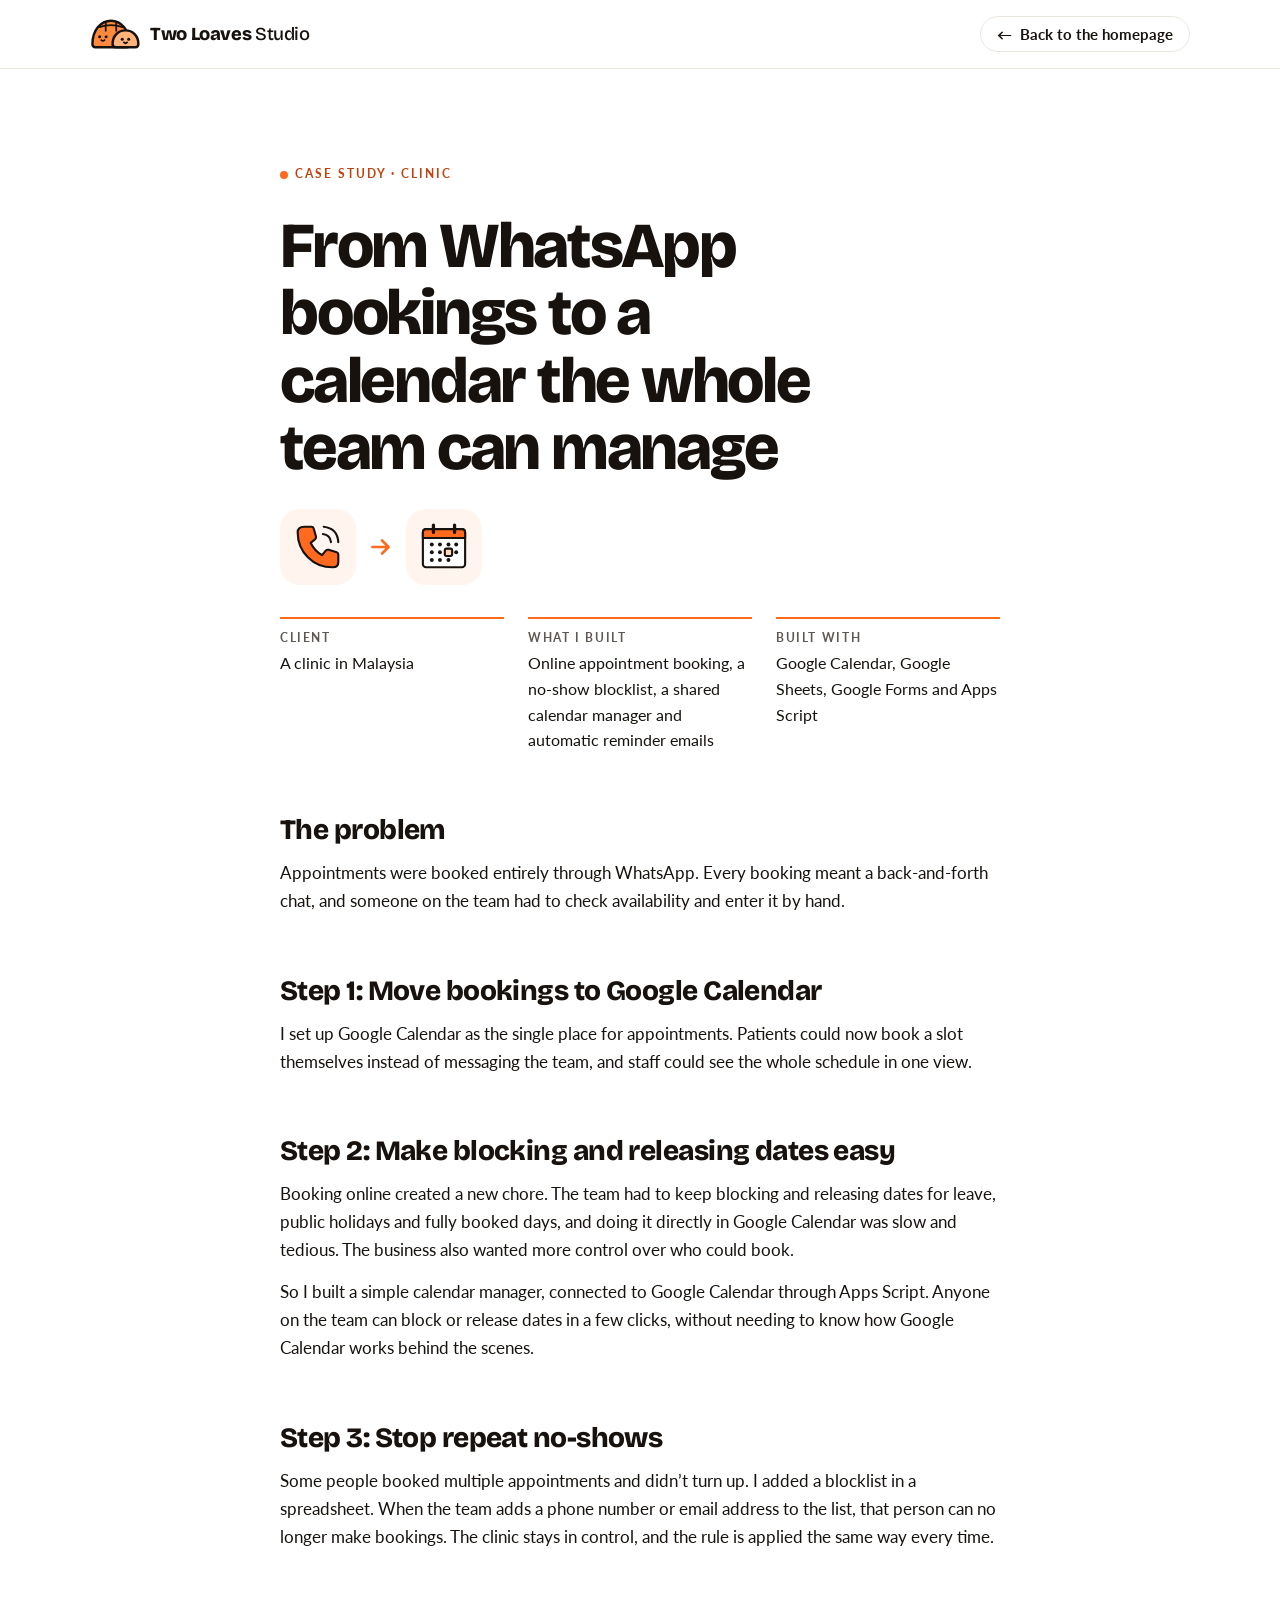
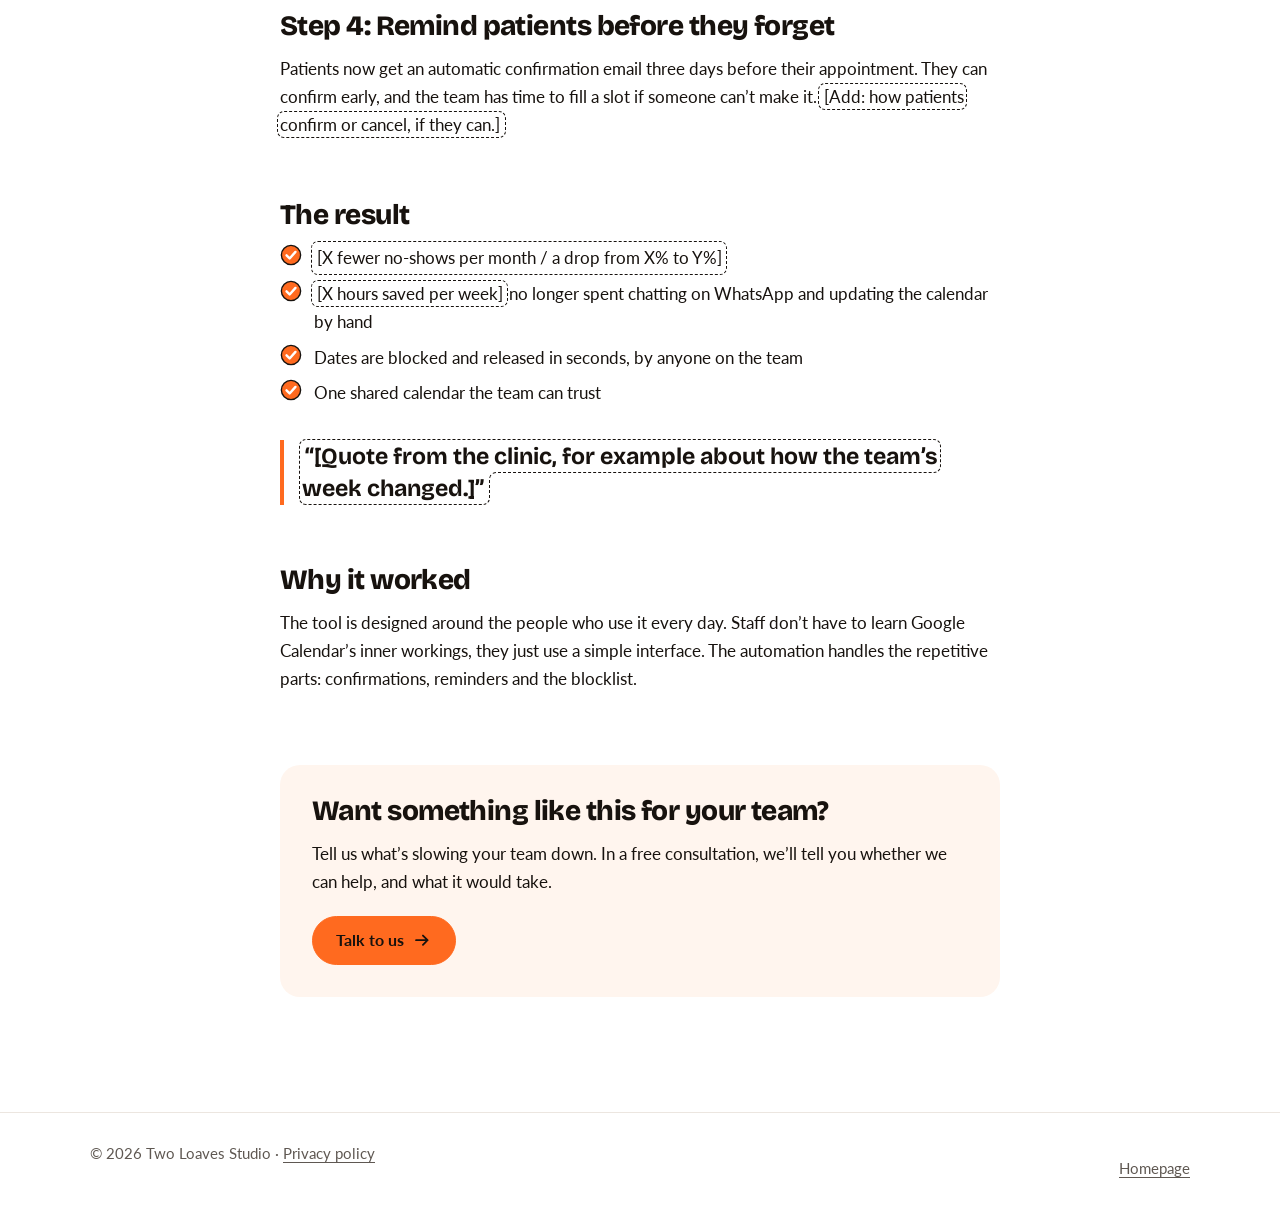
==== commit 0356b3ca: "Present the studio as a team, with live demos and a process timeline - About us moves to third and s" ====
--- a/case-study-clinic-booking.html
+++ b/case-study-clinic-booking.html
@@ -116,8 +116,8 @@
 
       <section class="case__cta">
         <h2>Want something like this for your team?</h2>
-        <p>Tell me what’s messy. In 20 minutes, I’ll tell you whether I can help, and what it would take.</p>
-        <a class="btn" href="index.html#contact">Talk to me <svg class="i" aria-hidden="true"><use href="#i-arrow"/></svg></a>
+        <p>Tell us what’s slowing your team down. In a free consultation, we’ll tell you whether we can help, and what it would take.</p>
+        <a class="btn" href="index.html#contact">Talk to us <svg class="i" aria-hidden="true"><use href="#i-arrow"/></svg></a>
       </section>
     </article>
   </div>
--- a/css/styles.css
+++ b/css/styles.css
@@ -218,6 +218,9 @@
 .sec-head h2 { font-size: clamp(2rem, 1.4rem + 2.2vw, 3.2rem); }
 .sec-head--row { display: flex; align-items: end; justify-content: space-between; gap: 20px; }
 .sec-head--row > div:first-child { display: grid; gap: 14px; }
+.sec-head--split { grid-template-columns: minmax(0, 1.05fr) minmax(0, 0.95fr); align-items: end; gap: 18px clamp(32px, 6vw, 88px); }
+.sec-head--split > div { display: grid; gap: 14px; }
+.sec--tight { padding-top: clamp(16px, 3vw, 40px); }
 
 /* Fade up as each block scrolls in (only when JS runs) */
 .js .reveal { opacity: 0; transform: translateY(18px); transition: opacity 0.7s ease, transform 0.7s cubic-bezier(.2, .7, .2, 1); }
@@ -228,7 +231,7 @@
 .hero { padding-block: clamp(40px, 6vw, 88px) clamp(56px, 7vw, 96px); overflow: hidden; }
 .hero__grid {
   display: grid;
-  grid-template-columns: minmax(0, 1.15fr) minmax(0, 0.85fr);
+  grid-template-columns: minmax(0, 1fr) minmax(0, 1fr);
   align-items: center;
   gap: clamp(40px, 6vw, 88px);
 }
@@ -237,53 +240,97 @@
 .hero .lede { max-width: 34em; }
 .hero__cta { display: flex; flex-wrap: wrap; gap: 12px; margin-top: 6px; }
 
-.hero__art {
-  position: relative;
-  margin: 0;
-  max-width: 440px;
-  justify-self: center;
-  width: 100%;
-}
-/* Orange block behind the photo */
+/* A product mock-up on an orange block */
+.hero__art { position: relative; padding: 32px 0 44px 32px; }
 .hero__art::before {
   content: "";
   position: absolute;
-  inset: 8% -6% -5% 10%;
+  inset: 0 10% 14% 0;
   background: var(--orange);
   border-radius: 32px;
-  transform: rotate(4deg);
-}
-.hero__art img {
+}
+.mock {
   position: relative;
-  width: 100%;
-  height: auto;
-  aspect-ratio: 4 / 5;
-  object-fit: cover;
-  border-radius: 28px;
-}
-
-.chip {
+  border-radius: 18px;
+  background: var(--paper);
+  box-shadow: 0 30px 60px -24px rgba(23, 18, 14, 0.4), 0 0 0 1px rgba(23, 18, 14, 0.06);
+  overflow: hidden;
+}
+.mock__bar { display: flex; align-items: center; gap: 6px; padding: 10px 14px; border-bottom: 1px solid var(--hair); background: #fbf8f6; }
+.mock__bar i { width: 9px; height: 9px; border-radius: 50%; background: #e4dcd5; }
+.mock__bar span { margin-left: 10px; padding: 3px 12px; border: 1px solid var(--hair); border-radius: 999px; background: var(--paper); font-size: 0.72rem; color: var(--mute); }
+.mock__body { display: grid; grid-template-columns: 54px minmax(0, 1fr); }
+.mock__side { display: grid; align-content: start; justify-items: center; gap: 12px; padding: 16px 0; border-right: 1px solid var(--hair); }
+.mock__side b { width: 24px; height: 24px; margin-bottom: 8px; border-radius: 8px; background: var(--orange); }
+.mock__side span { width: 22px; height: 6px; border-radius: 3px; background: #ece6e0; }
+.mock__side span.is-on { background: var(--ink); }
+.mock__main { display: grid; align-content: start; gap: 14px; padding: 18px; }
+.mock__title { font: 800 1rem/1.2 var(--font-d); }
+.mock__title span { font: 400 0.8rem var(--font-b); color: var(--mute); }
+.mock__kpis { display: grid; grid-template-columns: repeat(3, minmax(0, 1fr)); gap: 10px; }
+.mock__kpis div { padding: 10px 12px; border-radius: 12px; background: var(--tint); }
+.mock__kpis small { display: block; font-size: 0.68rem; color: var(--mute); }
+.mock__kpis strong { font: 800 1.3rem/1.15 var(--font-d); }
+.mock__chart { display: flex; align-items: end; gap: 8px; height: 96px; padding: 10px 12px 0; border: 1px solid var(--hair); border-radius: 12px; }
+.mock__chart span {
+  flex: 1;
+  height: var(--h);
+  border-radius: 6px 6px 0 0;
+  background: var(--peach);
+  transform-origin: bottom;
+  animation: grow 0.9s cubic-bezier(.2, .7, .2, 1) both;
+}
+.mock__chart span:nth-child(6) { background: var(--orange); }
+.mock__chart span:nth-child(2) { animation-delay: 0.06s; }
+.mock__chart span:nth-child(3) { animation-delay: 0.12s; }
+.mock__chart span:nth-child(4) { animation-delay: 0.18s; }
+.mock__chart span:nth-child(5) { animation-delay: 0.24s; }
+.mock__chart span:nth-child(6) { animation-delay: 0.3s; }
+.mock__chart span:nth-child(7) { animation-delay: 0.36s; }
+.mock__rows { display: grid; gap: 8px; }
+.mock__rows span { height: 10px; border-radius: 5px; background: #f1ece7; }
+.mock__rows span:nth-child(2) { width: 82%; }
+.mock__rows span:nth-child(3) { width: 64%; }
+
+.float {
   position: absolute;
-  display: inline-flex;
-  align-items: center;
-  gap: 8px;
-  padding: 8px 14px 8px 8px;
-  background: var(--paper);
-  border-radius: 999px;
-  box-shadow: 0 14px 30px -12px rgba(23, 18, 14, 0.35);
-  font: 700 0.9rem/1 var(--font-b);
+  display: flex;
+  align-items: center;
+  gap: 10px;
+  padding: 10px 16px 10px 10px;
+  border-radius: 16px;
+  background: var(--paper);
+  box-shadow: 0 18px 36px -14px rgba(23, 18, 14, 0.4);
   white-space: nowrap;
   animation: bob 6s ease-in-out infinite;
 }
-.chip svg { width: 32px; height: 32px; padding: 3px; border-radius: 50%; background: var(--tint); }
-.chip--1 { top: 12%; left: -14%; }
-.chip--2 { top: 48%; right: -12%; animation-delay: -2s; }
-.chip--3 { bottom: 9%; left: -8%; animation-delay: -4s; }
+.float b { display: block; font-size: 0.9rem; }
+.float small { display: block; font-size: 0.75rem; color: var(--mute); }
+.float__icon { display: grid; place-items: center; width: 34px; height: 34px; flex: none; border-radius: 10px; background: var(--orange); color: var(--ink); }
+.float__icon svg { width: 18px; height: 18px; }
+.float__icon--soft { background: var(--tint); }
+.float__icon--soft svg { width: 26px; height: 26px; }
+.float--1 { top: 4px; right: 0; }
+.float--2 { bottom: 4px; left: 0; animation-delay: -3s; }
 
 @keyframes bob {
   0%, 100% { transform: translateY(0); }
   50% { transform: translateY(-8px); }
 }
+@keyframes grow { from { transform: scaleY(0); } }
+
+/* Short facts under the hero */
+.proofbar {
+  display: grid;
+  grid-template-columns: repeat(4, minmax(0, 1fr));
+  gap: 16px 24px;
+  margin-top: clamp(48px, 6vw, 72px);
+  padding-top: 24px;
+  border-top: 1px solid var(--hair);
+  font-size: 0.95rem;
+  color: var(--mute);
+}
+.proofbar b { display: block; color: var(--ink); font: 800 1.15rem/1.25 var(--font-d); }
 
 /* ---------- Services ---------- */
 
@@ -427,24 +474,311 @@
 .quote__who b { font-family: var(--font-d); font-size: 1.05rem; }
 .quote__who span { color: var(--mute); }
 
-/* ---------- About ---------- */
-
-.about {
-  display: grid;
-  grid-template-columns: minmax(0, 0.9fr) minmax(0, 1.1fr);
-  gap: 20px clamp(32px, 6vw, 88px);
-  align-items: start;
-}
-.about h2 { margin-top: 14px; font-size: clamp(2rem, 1.4rem + 2.2vw, 3.2rem); }
-.about__links { display: flex; flex-wrap: wrap; gap: 10px 28px; margin-top: 1.4em; font-weight: 700; }
-.about__links a {
+/* ---------- About us: the team ---------- */
+
+.team { display: grid; grid-template-columns: repeat(2, minmax(0, 1fr)); gap: 20px; }
+.person {
+  display: flex;
+  flex-direction: column;
+  gap: 18px;
+  padding: clamp(24px, 3vw, 36px);
+  border-radius: 24px;
+  background: var(--paper);
+  box-shadow: 0 1px 0 var(--hair), 0 24px 48px -32px rgba(194, 65, 12, 0.35);
+}
+.person__head { display: flex; align-items: center; gap: 18px; }
+.person__photo { width: 84px; height: 84px; flex: none; border-radius: 22px; object-fit: cover; object-position: 50% 22%; }
+.person__photo--initials { display: grid; place-items: center; background: var(--orange); color: var(--ink); font: 800 2.4rem/1 var(--font-d); }
+.person h3 { font-size: 1.75rem; }
+.person__role { margin-top: 4px; color: var(--orange-ink); font-weight: 700; }
+.person > p { color: var(--mute); }
+.person .tags { margin-top: 0; padding-top: 0; }
+.person__work { display: grid; gap: 12px; margin-top: auto; padding-top: 20px; border-top: 1px solid var(--hair); }
+.person__label { font: 700 0.75rem/1.2 var(--font-b); letter-spacing: 0.14em; text-transform: uppercase; color: var(--mute); }
+.person__soon { padding: 22px; border: 1px dashed #d8cfc7; border-radius: 14px; color: var(--mute); font-weight: 700; text-align: center; }
+
+.works { display: grid; gap: 4px; margin-inline: -8px; }
+.work {
+  display: flex;
+  align-items: center;
+  gap: 14px;
+  padding: 8px;
+  border-radius: 14px;
+  text-decoration: none;
+  transition: background-color 0.2s ease;
+}
+.work:hover { background: var(--tint); }
+.work img, .work__thumb { width: 76px; height: 57px; flex: none; border-radius: 10px; object-fit: cover; }
+.work__thumb { display: grid; place-items: center; background: var(--tint); }
+.work__thumb svg { width: 34px; height: 34px; }
+.work__text { display: grid; flex: 1; min-width: 0; }
+.work__text b { font-size: 0.98rem; }
+.work__text small { font-size: 0.85rem; color: var(--mute); }
+.work .i { width: 18px; height: 18px; color: var(--mute); transition: color 0.2s ease, transform 0.2s ease; }
+.work:hover .i { color: var(--orange-ink); transform: translateX(2px); }
+
+.link-arrow {
   display: inline-flex;
   align-items: center;
   gap: 6px;
+  justify-self: start;
   color: var(--orange-ink);
+  font-weight: 700;
   text-decoration: none;
 }
-.about__links a:hover { text-decoration: underline; text-underline-offset: 4px; }
+.link-arrow:hover { text-decoration: underline; text-underline-offset: 4px; }
+
+/* ---------- Live demo ---------- */
+
+.demo {
+  border: 1px solid var(--hair);
+  border-radius: 28px;
+  background: var(--paper);
+  box-shadow: 0 30px 60px -44px rgba(23, 18, 14, 0.35);
+  overflow: hidden;
+}
+.demo__tabs {
+  display: flex;
+  gap: 6px;
+  padding: 10px;
+  border-bottom: 1px solid var(--hair);
+  background: #fcfaf8;
+  overflow-x: auto;
+  scrollbar-width: none;
+}
+.demo__tabs::-webkit-scrollbar { display: none; }
+.demo__tabs button {
+  display: inline-flex;
+  align-items: center;
+  gap: 10px;
+  padding: 8px 16px 8px 8px;
+  border: 1px solid transparent;
+  border-radius: 14px;
+  background: none;
+  color: var(--mute);
+  font: 700 0.95rem/1.2 var(--font-b);
+  white-space: nowrap;
+  cursor: pointer;
+  transition: background-color 0.2s ease, color 0.2s ease, border-color 0.2s ease;
+}
+.demo__tabs button svg { width: 32px; height: 32px; flex: none; }
+.demo__tabs button:hover { color: var(--ink); }
+.demo__tabs button[aria-selected="true"] {
+  border-color: var(--hair);
+  background: var(--paper);
+  color: var(--ink);
+  box-shadow: 0 6px 16px -10px rgba(23, 18, 14, 0.35);
+}
+.demo__panel { padding: clamp(20px, 3.5vw, 40px); }
+.demo__kicker {
+  margin-bottom: 12px;
+  font: 700 0.75rem/1.3 var(--font-b);
+  letter-spacing: 0.14em;
+  text-transform: uppercase;
+  color: var(--mute);
+}
+.demo__caption { margin-top: 16px; max-width: 52em; color: var(--mute); font-size: 0.95rem; }
+
+/* Demo 1: enquiry workflow */
+.demo__grid { display: grid; grid-template-columns: minmax(0, 0.8fr) minmax(0, 1.2fr); gap: clamp(24px, 4vw, 48px); }
+.demo__form { display: grid; align-content: start; gap: 16px; padding: 24px; border-radius: 20px; background: var(--tint); }
+.demo__form .demo__kicker { margin-bottom: 0; }
+.demo__form .btn { justify-self: start; }
+
+.flow__time { float: right; color: var(--orange-ink); letter-spacing: 0; text-transform: none; }
+.flow__steps { display: grid; gap: 8px; }
+.flow__steps li {
+  display: flex;
+  align-items: center;
+  gap: 14px;
+  padding: 10px 12px;
+  border: 1px solid var(--hair);
+  border-radius: 14px;
+  transition: border-color 0.3s ease, background-color 0.3s ease;
+}
+.flow__steps b { display: block; font-size: 0.95rem; }
+.flow__steps small { display: block; font-size: 0.85rem; color: var(--mute); }
+.flow__dot { display: grid; place-items: center; width: 36px; height: 36px; flex: none; border-radius: 10px; background: #f4efea; color: var(--mute); transition: background-color 0.3s ease, color 0.3s ease; }
+.flow__dot svg { width: 20px; height: 20px; }
+.flow__steps li.is-running .flow__dot { background: var(--peach); color: var(--ink); animation: pulse 0.7s ease-in-out infinite; }
+.flow__steps li.is-done { border-color: var(--peach); background: var(--tint); }
+.flow__steps li.is-done .flow__dot { background: var(--orange); color: var(--ink); }
+
+.sheet { margin-top: 14px; border: 1px solid var(--hair); border-radius: 12px; overflow: hidden; font-size: 0.82rem; }
+.sheet__row { display: grid; grid-template-columns: 0.9fr 0.9fr 1.5fr 0.8fr; }
+.sheet__row span {
+  padding: 7px 10px;
+  border-top: 1px solid var(--hair);
+  border-right: 1px solid var(--hair);
+  white-space: nowrap;
+  overflow: hidden;
+  text-overflow: ellipsis;
+}
+.sheet__row span:last-child { border-right: 0; }
+.sheet__row--head span { border-top: 0; background: #fbf8f6; color: var(--mute); font-weight: 700; }
+.sheet__row.is-new span { background: #fff1e6; font-weight: 700; animation: row-in 0.5s ease both; }
+
+@keyframes pulse { 50% { transform: scale(0.88); } }
+@keyframes row-in { from { opacity: 0; transform: translateY(-6px); } }
+
+/* Demo 2: booking */
+.booker { max-width: 760px; margin-inline: auto; }
+.booker__days { display: grid; grid-template-columns: repeat(5, minmax(0, 1fr)); gap: 8px; margin-bottom: 24px; }
+.booker__days button,
+.booker__slots button {
+  border: 1px solid var(--hair);
+  background: var(--paper);
+  color: var(--ink);
+  font: inherit;
+  cursor: pointer;
+  transition: border-color 0.2s ease, background-color 0.2s ease, color 0.2s ease;
+}
+.booker__days button { display: grid; gap: 2px; padding: 12px 6px; border-radius: 14px; text-align: center; }
+.booker__days small { font-size: 0.72rem; font-weight: 700; letter-spacing: 0.08em; text-transform: uppercase; color: var(--mute); }
+.booker__days b { font: 800 1.45rem/1.1 var(--font-d); }
+.booker__days span { font-size: 0.8rem; color: var(--mute); }
+.booker__slots { display: grid; grid-template-columns: repeat(auto-fill, minmax(112px, 1fr)); gap: 8px; }
+.booker__slots button { padding: 12px; border-radius: 12px; font-weight: 700; }
+.booker__days button:hover, .booker__slots button:not(:disabled):hover { border-color: var(--orange); }
+.booker__days button[aria-pressed="true"] { border-color: var(--orange); background: var(--orange); }
+.booker__days button[aria-pressed="true"] small,
+.booker__days button[aria-pressed="true"] span { color: var(--ink); }
+.booker__slots button[aria-pressed="true"] { border-color: var(--ink); background: var(--ink); color: var(--paper); }
+.booker__slots button:disabled { background: #faf7f5; color: #b9afa7; text-decoration: line-through; cursor: not-allowed; }
+.booker__foot {
+  display: flex;
+  flex-wrap: wrap;
+  align-items: center;
+  justify-content: space-between;
+  gap: 14px;
+  margin-top: 24px;
+  padding-top: 20px;
+  border-top: 1px solid var(--hair);
+}
+.booker__foot p { font-weight: 700; }
+.booker__done { display: grid; justify-items: center; gap: 12px; padding: 12px 0; text-align: center; }
+.booker__tick { display: grid; place-items: center; width: 64px; height: 64px; border-radius: 50%; background: var(--orange); animation: pop 0.5s cubic-bezier(.3, 1.6, .5, 1) both; }
+.booker__tick svg { width: 30px; height: 30px; }
+.booker__done h3 { font-size: 1.8rem; }
+.booker__when { color: var(--orange-ink); font-weight: 700; }
+.booker__list { display: grid; gap: 8px; margin: 6px 0 10px; text-align: left; }
+.booker__list li { display: flex; align-items: center; gap: 10px; color: var(--mute); }
+.booker__list .i { color: var(--orange-ink); }
+
+@keyframes pop { from { transform: scale(0); } }
+
+/* Demo 3: before and after */
+.compare {
+  position: relative;
+  height: clamp(380px, 40vw, 440px);
+  border: 1px solid var(--hair);
+  border-radius: 20px;
+  overflow: hidden;
+  user-select: none;
+  -webkit-user-select: none;
+}
+.compare__side { position: absolute; inset: 0; display: grid; place-items: center; padding: 52px 20px 20px; }
+.compare__side--before { background: #eceef1; }
+.compare__side--after { background: var(--tint); clip-path: inset(0 0 0 var(--split)); }
+.compare__tag {
+  position: absolute;
+  top: 14px; left: 14px;
+  padding: 4px 10px;
+  border-radius: 999px;
+  background: rgba(23, 18, 14, 0.75);
+  color: #fff;
+  font: 700 0.72rem/1.2 var(--font-b);
+  letter-spacing: 0.08em;
+  text-transform: uppercase;
+}
+.compare__tag--after { left: auto; right: 14px; background: var(--orange); color: var(--ink); }
+.compare__handle {
+  position: absolute;
+  top: 0; bottom: 0;
+  left: var(--split);
+  width: 3px;
+  margin-left: -1.5px;
+  background: var(--paper);
+  box-shadow: 0 0 0 1px rgba(23, 18, 14, 0.08);
+  pointer-events: none;
+}
+.compare__knob {
+  position: absolute;
+  top: 50%; left: 50%;
+  display: flex;
+  align-items: center;
+  justify-content: center;
+  width: 48px; height: 48px;
+  border-radius: 50%;
+  background: var(--paper);
+  box-shadow: 0 8px 20px -6px rgba(23, 18, 14, 0.45);
+  transform: translate(-50%, -50%);
+}
+.compare__knob .i { width: 14px; height: 14px; }
+.compare:focus-within .compare__knob { outline: 3px solid var(--orange); outline-offset: 2px; }
+.compare__range { position: absolute; inset: 0; width: 100%; height: 100%; margin: 0; opacity: 0; cursor: ew-resize; }
+
+.old-form { width: min(100%, 540px); padding: 18px; border: 1px solid #c9ccd2; background: #fff; color: #444; font-family: Arial, sans-serif; }
+.old-form__title { margin-bottom: 10px; font-size: 0.72rem; font-weight: 700; color: #222; }
+.old-form__grid { display: grid; grid-template-columns: repeat(3, minmax(0, 1fr)); gap: 8px; }
+.old-form__grid span { font-size: 0.56rem; color: #555; overflow: hidden; white-space: nowrap; text-overflow: ellipsis; }
+.old-form__grid span::after { content: ""; display: block; height: 18px; margin-top: 3px; border: 1px solid #b9bdc4; background: #fafafa; }
+.old-form__small { margin-top: 10px; font-size: 0.5rem; color: #888; }
+.old-form__btns { display: flex; justify-content: flex-end; gap: 6px; margin-top: 10px; }
+.old-form__btns span { padding: 4px 10px; border: 1px solid #9aa0a8; background: #e8e9ec; color: #333; font-size: 0.58rem; font-weight: 700; }
+
+.new-form { display: grid; gap: 12px; width: min(100%, 360px); padding: 26px; border-radius: 20px; background: var(--paper); box-shadow: 0 20px 40px -24px rgba(194, 65, 12, 0.45); }
+.new-form__step { font-size: 0.78rem; font-weight: 700; color: var(--orange-ink); }
+.new-form__bar { height: 6px; border-radius: 3px; background: #f1ece7; }
+.new-form__bar span { display: block; width: 33%; height: 100%; border-radius: 3px; background: var(--orange); }
+.new-form__title { font: 800 1.35rem/1.15 var(--font-d); }
+.new-form__field { display: grid; gap: 2px; padding: 10px 14px; border: 1px solid #ddd5ce; border-radius: 12px; }
+.new-form__field small { font-size: 0.75rem; font-weight: 700; color: var(--mute); }
+.new-form__btn { display: block; padding: 12px; border-radius: 999px; background: var(--orange); font-weight: 700; text-align: center; }
+.new-form__note { font-size: 0.8rem; color: var(--mute); text-align: center; }
+
+/* ---------- Process ---------- */
+
+.process { display: grid; grid-template-columns: minmax(0, 0.8fr) minmax(0, 1.2fr); gap: 32px clamp(40px, 7vw, 112px); align-items: start; }
+.process__intro { position: sticky; top: calc(var(--nav-h) + 40px); margin-bottom: 0; }
+.process__intro .lede { max-width: 24em; }
+
+/* Numbered steps joined by a line that runs from each number to the next. */
+.timeline { display: grid; }
+.timeline__step { position: relative; display: grid; grid-template-columns: 56px minmax(0, 1fr); gap: 24px; padding-bottom: 40px; }
+.timeline__step:last-child { padding-bottom: 0; }
+.timeline__step:not(:last-child)::before {
+  content: "";
+  position: absolute;
+  top: 64px; bottom: 8px; left: 27px;
+  width: 2px;
+  border-radius: 2px;
+  background: linear-gradient(var(--peach), var(--hair));
+}
+.timeline__no {
+  display: grid;
+  place-items: center;
+  width: 56px; height: 56px;
+  border-radius: 50%;
+  background: var(--tint);
+  border: 2px solid var(--peach);
+  color: var(--orange-ink);
+  font: 800 1.05rem/1 var(--font-d);
+}
+.timeline__step:first-child .timeline__no { background: var(--orange); border-color: var(--orange); color: var(--ink); }
+.timeline__step > div { padding: 12px 0 0; }
+.timeline h3 { font-size: 1.4rem; }
+.timeline p { margin-top: 8px; color: var(--mute); font-size: 1rem; max-width: 34em; }
+.timeline .timeline__who {
+  display: inline-block;
+  margin-top: 14px;
+  padding: 5px 12px;
+  border-radius: 999px;
+  background: var(--tint);
+  color: var(--orange-ink);
+  font-size: 0.82rem;
+  font-weight: 700;
+}
 
 /* ---------- Contact ---------- */
 
@@ -493,6 +827,7 @@
 .field > label, .field__label { font-weight: 700; font-size: 0.95rem; }
 .field small { color: var(--mute); font-size: 0.85rem; font-weight: 400; }
 .field input[type="text"],
+.field select,
 .field textarea {
   width: 100%;
   padding: 12px 14px;
@@ -678,16 +1013,37 @@
 .footer a { text-underline-offset: 3px; }
 .footer a:hover { color: var(--orange-ink); }
 
+.footer--full { padding-top: clamp(48px, 6vw, 72px); }
+.footer__grid { display: grid; grid-template-columns: 1.6fr 1fr 1fr 1.4fr; gap: 32px; padding-bottom: 36px; }
+.footer__brand .brand { color: var(--ink); }
+.footer__brand p { margin-top: 14px; max-width: 24em; }
+.footer__head { margin-bottom: 12px; color: var(--ink); font-weight: 700; }
+.footer__grid ul { display: grid; gap: 8px; }
+.footer__grid a { text-decoration: none; overflow-wrap: anywhere; }
+.footer__grid a:hover { text-decoration: underline; }
+.footer__base { padding-top: 24px; border-top: 1px solid var(--hair); }
+
 /* ---------- Responsive ---------- */
 
 @media (max-width: 1080px) {
   .services { grid-template-columns: repeat(2, minmax(0, 1fr)); }
+  .footer__grid { grid-template-columns: repeat(2, minmax(0, 1fr)); }
+}
+
+@media (max-width: 960px) {
+  .nav__links { display: none; }
+  .nav__in { justify-content: space-between; }
 }
 
 @media (max-width: 860px) {
   .hero__grid { grid-template-columns: 1fr; }
-  .hero__art { max-width: 340px; margin-top: 12px; }
-  .about { grid-template-columns: 1fr; }
+  .hero__art { max-width: 560px; width: 100%; justify-self: center; }
+  .proofbar { grid-template-columns: repeat(2, minmax(0, 1fr)); }
+  .sec-head--split { grid-template-columns: 1fr; }
+  .process { grid-template-columns: 1fr; }
+  .process__intro { position: static; }
+  .team { grid-template-columns: 1fr; }
+  .demo__grid { grid-template-columns: 1fr; }
   .review__grid { grid-template-columns: 1fr; }
   .review__preview { position: static; }
 }
@@ -697,17 +1053,34 @@
 }
 
 @media (max-width: 600px) {
-  .nav__links { display: none; }
-  .nav__in { justify-content: space-between; gap: 12px; }
+  .nav__in { gap: 12px; }
   .brand { font-size: 1rem; gap: 8px; }
   .brand__mark { width: 44px; height: 28px; }
   .services { grid-template-columns: 1fr; }
-  .hero__art { max-width: 260px; }
-  .chip { font-size: 0.8rem; padding: 6px 12px 6px 6px; }
-  .chip svg { width: 26px; height: 26px; }
-  .chip--1 { left: -18%; }
-  .chip--2 { right: -20%; }
-  .chip--3 { left: -14%; }
+  .hero__art { padding: 24px 0 40px 16px; }
+  .mock__body { grid-template-columns: 40px minmax(0, 1fr); }
+  .mock__main { padding: 14px; gap: 10px; }
+  .mock__kpis { gap: 6px; }
+  .mock__kpis div { padding: 8px; }
+  .mock__kpis strong { font-size: 1.05rem; }
+  .mock__chart { height: 70px; }
+  .float { padding: 8px 12px 8px 8px; }
+  .float__icon { width: 28px; height: 28px; }
+  .float b { font-size: 0.8rem; }
+  .float small { font-size: 0.7rem; }
+  .person__photo { width: 68px; height: 68px; border-radius: 18px; }
+  .booker__days { gap: 6px; }
+  .booker__days button { padding: 10px 2px; }
+  .booker__days b { font-size: 1.15rem; }
+  .booker__days span { display: none; }
+  .booker__foot .btn { width: 100%; }
+  .old-form__grid { grid-template-columns: repeat(2, minmax(0, 1fr)); }
+  .old-form__grid span:nth-child(n+11) { display: none; }
+  .timeline__step { grid-template-columns: 44px minmax(0, 1fr); gap: 16px; padding-bottom: 32px; }
+  .timeline__no { width: 44px; height: 44px; font-size: 0.95rem; }
+  .timeline__step:not(:last-child)::before { top: 52px; left: 21px; }
+  .timeline__step > div { padding-top: 7px; }
+  .footer__grid { grid-template-columns: 1fr; }
   .contact__card .btn { width: 100%; }
   .field__row { grid-template-columns: 1fr; }
 }
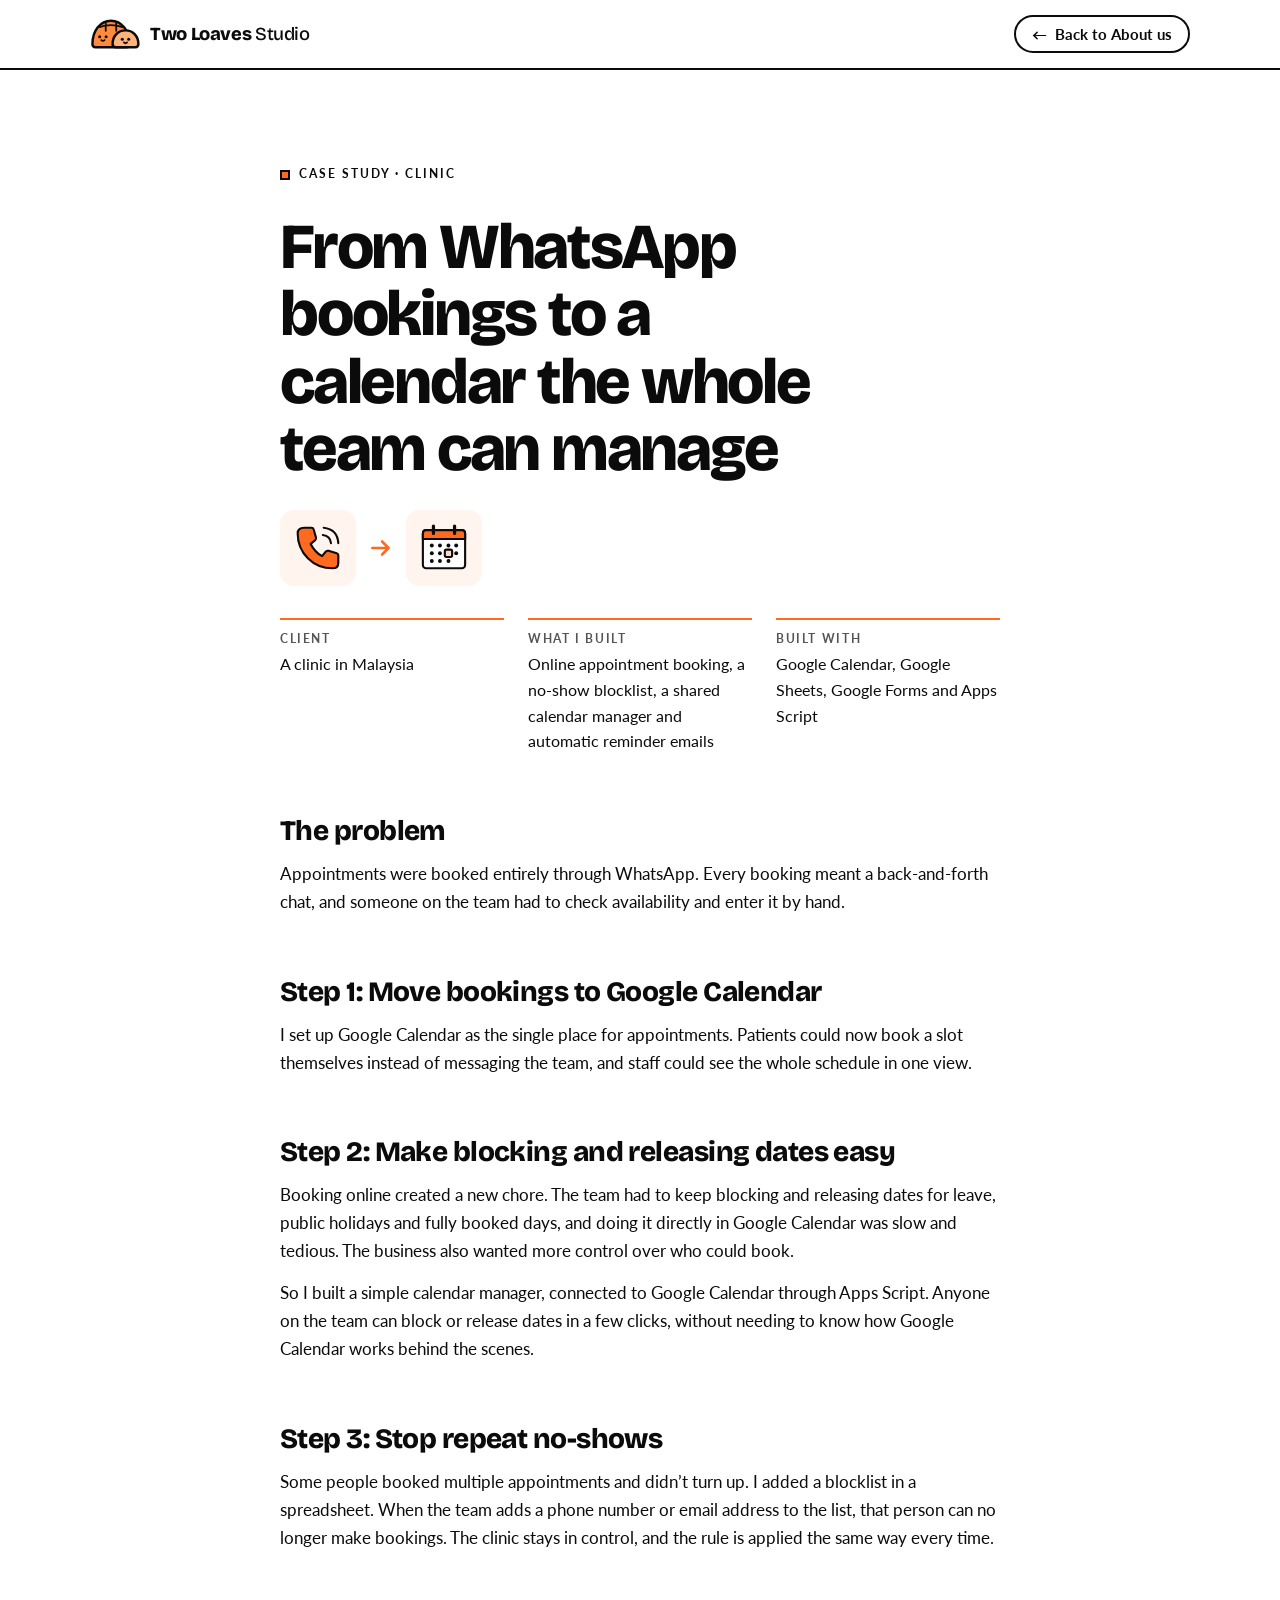
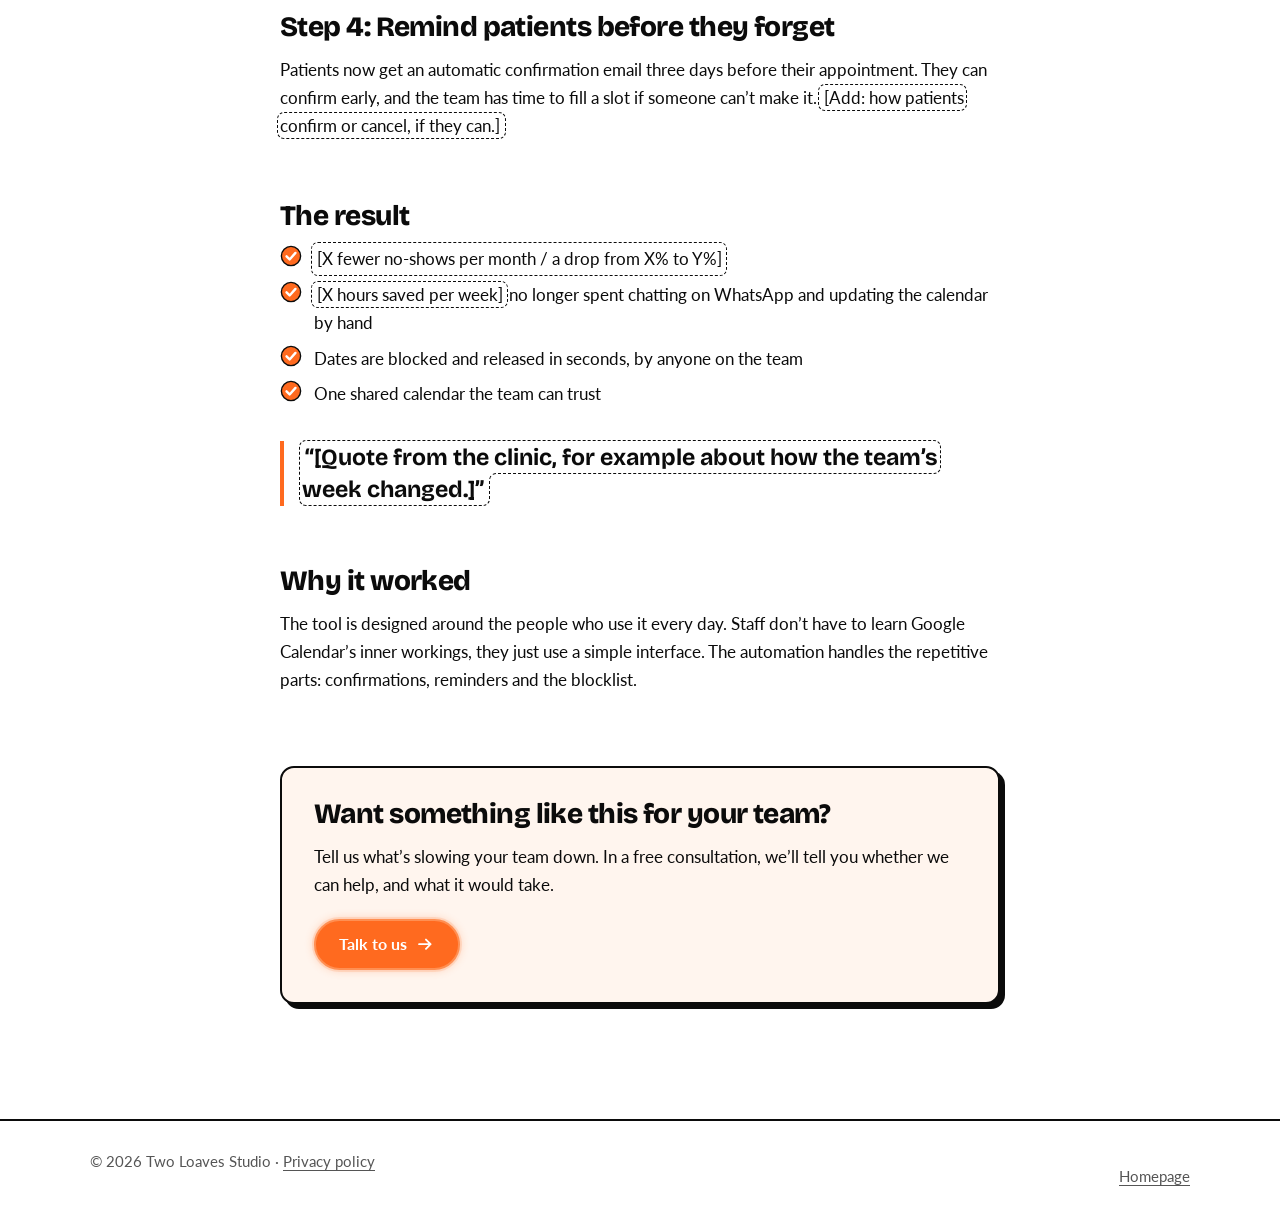
==== commit 258a7c0a: "Add About us story page, full-width hero and glowing orange elements - Move About us to about.html a" ====
--- a/case-study-clinic-booking.html
+++ b/case-study-clinic-booking.html
@@ -50,7 +50,7 @@
       <svg class="brand__mark" aria-hidden="true"><use href="#mark"/></svg>
       <span>Two Loaves <span class="brand__sub">Studio</span></span>
     </a>
-    <a class="btn btn--sm btn--ghost nav__back" href="index.html#about">← <span class="nav__back-long">Back to the homepage</span><span class="nav__back-short">Home</span></a>
+    <a class="btn btn--sm btn--ghost nav__back" href="about.html">← <span class="nav__back-long">Back to About us</span><span class="nav__back-short">About us</span></a>
   </div>
 </header>
 
--- a/css/styles.css
+++ b/css/styles.css
@@ -1,28 +1,41 @@
 /* ------------------------------------------------------------------
    Two Loaves Studio
-   White page, ink type, one orange accent.
+   Rebus style: a white page, bold ink outlines with hard shadows, and a rebus puzzle
+   in every section. Orange is the accent; the other colours only appear inside pictograms.
    Display: Bricolage Grotesque · Body: Lato
 ------------------------------------------------------------------- */
 
 :root {
-  --ink: #17120e;
+  --ink: #0b0b0b;
   --paper: #ffffff;
-  --mute: #5f5852;
-  --hair: #ece6e0;
+  --mute: #555555;
+  --hair: #d9d9d9;
+  --soft: #6b6b6b;       /* small labels */
+  --faint: #9a9a9a;      /* operators and arrows in puzzles */
+  --dash: #cfcfcf;       /* dashed rule in puzzles */
   --tint: #fff5ee;       /* warm wash behind a section */
   --orange: #ff6a1f;     /* fills, buttons, highlights */
-  --orange-hi: #f25500;  /* hover */
   --orange-ink: #c2410c; /* orange text on white (passes contrast) */
   --peach: #ffd9c2;
+  --w: #ffffff;          /* the "white" inside pictograms */
 
   --font-d: "Bricolage Grotesque", "Helvetica Neue", Arial, sans-serif;
   --font-b: "Lato", "Helvetica Neue", Arial, sans-serif;
 
   --wrap: 1180px;
   --gut: clamp(16px, 4vw, 40px);
-  --radius: 20px;
-  --lift: 0 18px 40px -18px rgba(194, 65, 12, 0.35);
+  --radius: 14px;
+  --line: 2px solid var(--ink);
+  --shadow: 5px 5px 0 var(--ink);
+  --glow-edge: #ff8f52; /* the outline on anything orange, with --glow around it */
+  --glow: 0 0 0 2px rgba(255, 106, 31, 0.14), 0 0 10px rgba(255, 106, 31, 0.3);
+  --glow-hi: 0 0 0 3px rgba(255, 106, 31, 0.18), 0 0 16px rgba(255, 106, 31, 0.42);
   --nav-h: 68px;
+  --sky: #a8dcf5;        /* Krisha's half of the About us page */
+  --rust: #9a3412;       /* orange text on sky (passes contrast) */
+  --teal: #2ec4b6;       /* Deepak's half */
+  --teal-ink: #0b3d38;   /* teal text on teal (passes contrast) */
+  --heart: #e63946;      /* where our paths meet */
 }
 
 *, *::before, *::after { box-sizing: border-box; }
@@ -105,6 +118,42 @@
   padding-inline: 0.15em;
 }
 
+/* Image placeholders: a striped box with a label saying which photo goes there.
+   Each one has a comment above it with the <img> to swap in; .shot styles the real image the same way. */
+.img-ph, .shot {
+  display: block;
+  width: 100%;
+  aspect-ratio: 16 / 10;
+  border: var(--line);
+  border-radius: var(--radius);
+  object-fit: cover;
+}
+.img-ph {
+  display: grid;
+  place-items: center;
+  padding: 14px;
+  border-style: dashed;
+  background: repeating-linear-gradient(135deg, var(--tint) 0 18px, #ffe8d9 18px 36px);
+  color: var(--orange-ink);
+  text-align: center;
+}
+.img-ph span {
+  display: inline-flex;
+  align-items: center;
+  gap: 6px;
+  padding: 5px 12px;
+  border: 1.5px dashed var(--orange);
+  border-radius: 999px;
+  background: var(--paper);
+  font-size: 0.78rem;
+  font-weight: 700;
+  line-height: 1.3;
+}
+.img-ph span .i { width: 16px; height: 16px; }
+.img-ph--blank { background: none; border-color: #b5b5b5; }
+.img-ph--icon { padding: 0; }
+.img-ph--icon .i { width: 34px; height: 34px; }
+
 /* ---------- Buttons ---------- */
 
 .btn {
@@ -113,24 +162,27 @@
   justify-content: center;
   gap: 0.55em;
   padding: 0.9em 1.45em;
-  border: 1.5px solid var(--orange);
+  border: 2px solid var(--glow-edge);
   border-radius: 999px;
   background: var(--orange);
-  color: var(--ink);
+  color: var(--paper);
+  box-shadow: var(--glow);
   font: 700 1rem/1.15 var(--font-b);
   text-decoration: none;
   text-align: center;
   cursor: pointer;
-  transition: transform 0.2s ease, box-shadow 0.2s ease, background-color 0.2s ease, border-color 0.2s ease, color 0.2s ease;
-}
-.btn:hover { background: var(--orange-hi); border-color: var(--orange-hi); transform: translateY(-2px); box-shadow: var(--lift); }
-.btn:active { transform: none; box-shadow: none; }
+  transition: transform 0.15s ease, box-shadow 0.15s ease, background-color 0.15s ease, color 0.15s ease;
+}
+/* Orange buttons glow; the white and black ones keep the ink outline and hard shadow */
+.btn:hover { transform: translateY(-2px); box-shadow: var(--glow-hi); }
+.btn:active { transform: none; box-shadow: var(--glow); }
 .btn .i { width: 1.15em; height: 1.15em; flex: none; }
 
-.btn--ghost { background: transparent; border-color: var(--hair); color: var(--ink); }
-.btn--ghost:hover { background: transparent; border-color: var(--ink); box-shadow: none; }
-.btn--ink { background: var(--ink); border-color: var(--ink); color: var(--paper); }
-.btn--ink:hover { background: #000; border-color: #000; box-shadow: 0 18px 40px -18px rgba(0, 0, 0, 0.5); }
+.btn--ghost { border-color: var(--ink); background: var(--paper); color: var(--ink); box-shadow: none; }
+.btn--ink { border-color: var(--ink); background: var(--ink); color: var(--paper); box-shadow: none; }
+.btn--ghost:hover { transform: translate(-2px, -2px); box-shadow: 4px 4px 0 var(--ink); }
+.btn--ink:hover { transform: translate(-2px, -2px); box-shadow: 4px 4px 0 var(--paper); }
+.btn--ghost:active, .btn--ink:active { transform: none; box-shadow: none; }
 .btn--sm { padding: 0.6em 1.1em; font-size: 0.92rem; }
 .btn--lg { padding: 1.05em 1.8em; font-size: 1.08rem; }
 .btn[disabled] { opacity: 0.55; cursor: progress; transform: none; box-shadow: none; }
@@ -144,10 +196,8 @@
   position: sticky;
   top: 0;
   z-index: 50;
-  background: rgba(255, 255, 255, 0.88);
-  -webkit-backdrop-filter: saturate(1.4) blur(12px);
-  backdrop-filter: saturate(1.4) blur(12px);
-  border-bottom: 1px solid var(--hair);
+  background: var(--paper);
+  border-bottom: var(--line);
 }
 .nav__in {
   display: flex;
@@ -174,6 +224,7 @@
   font-size: 0.95rem;
 }
 .nav__links a {
+  white-space: nowrap;
   text-decoration: none;
   padding-block: 4px;
   background: linear-gradient(var(--orange), var(--orange)) left bottom / 0 2px no-repeat;
@@ -181,22 +232,32 @@
 }
 .nav__links a:hover { background-size: 100% 2px; }
 .nav .btn--sm { flex: none; }
+.nav__links a[aria-current="page"] { background-size: 100% 2px; }
+.score {
+  padding: 4px 10px;
+  border: var(--line);
+  border-radius: 999px;
+  font-size: 0.8rem;
+  font-weight: 700;
+  letter-spacing: 0.02em;
+  white-space: nowrap;
+}
+.score b { font-family: var(--font-d); font-weight: 800; }
 
 /* ---------- Shared type ---------- */
 
 .eyebrow {
   display: inline-flex;
   align-items: center;
-  gap: 0.6em;
-  color: var(--orange-ink);
+  gap: 0.7em;
   font: 700 0.78rem/1.2 var(--font-b);
   letter-spacing: 0.16em;
   text-transform: uppercase;
 }
 .eyebrow::before {
   content: "";
-  width: 8px; height: 8px;
-  border-radius: 50%;
+  width: 10px; height: 10px;
+  border: var(--line);
   background: var(--orange);
   flex: none;
 }
@@ -214,123 +275,173 @@
 
 .sec { padding-block: clamp(72px, 9vw, 120px); }
 .sec--tint { background: var(--tint); }
-.sec-head { display: grid; gap: 14px; margin-bottom: clamp(32px, 4vw, 52px); }
-.sec-head h2 { font-size: clamp(2rem, 1.4rem + 2.2vw, 3.2rem); }
+.sec-head {
+  display: grid;
+  grid-template-columns: minmax(0, 1fr) auto;
+  align-items: end;
+  gap: 28px 56px;
+  margin-bottom: clamp(36px, 4.5vw, 56px);
+}
+.sec-head > div { display: grid; gap: 14px; justify-items: start; }
+.sec-head h2 { font-size: clamp(2.1rem, 1.3rem + 3vw, 3.6rem); max-width: 17ch; }
+.sec-head .lede { max-width: 40em; }
 .sec-head--row { display: flex; align-items: end; justify-content: space-between; gap: 20px; }
-.sec-head--row > div:first-child { display: grid; gap: 14px; }
-.sec-head--split { grid-template-columns: minmax(0, 1.05fr) minmax(0, 0.95fr); align-items: end; gap: 18px clamp(32px, 6vw, 88px); }
-.sec-head--split > div { display: grid; gap: 14px; }
 .sec--tight { padding-top: clamp(16px, 3vw, 40px); }
 
 /* Fade up as each block scrolls in (only when JS runs) */
 .js .reveal { opacity: 0; transform: translateY(18px); transition: opacity 0.7s ease, transform 0.7s cubic-bezier(.2, .7, .2, 1); }
 .js .reveal.is-in { opacity: 1; transform: none; }
 
+/* ---------- Rebus puzzle tiles ---------- */
+
+.rebus {
+  appearance: none;
+  display: inline-flex;
+  flex-direction: column;
+  gap: 10px;
+  padding: 14px 18px;
+  border: var(--line);
+  border-radius: var(--radius);
+  background: var(--paper);
+  color: var(--ink);
+  box-shadow: var(--shadow);
+  font: inherit;
+  text-align: left;
+  cursor: pointer;
+  transition: transform 0.2s ease, box-shadow 0.2s ease;
+  --pic: 58px;
+}
+.rebus:hover { transform: translate(-2px, -2px) rotate(-1deg); box-shadow: 7px 7px 0 var(--ink); }
+.rebus__no {
+  font: 700 0.68rem/1 var(--font-b);
+  letter-spacing: 0.16em;
+  text-transform: uppercase;
+  color: var(--soft);
+}
+.rebus__pics { display: flex; align-items: flex-start; gap: 8px; }
+.pic {
+  display: flex;
+  flex-direction: column;
+  align-items: center;
+  gap: 6px;
+  min-width: var(--pic);
+  transform-origin: 50% 85%;
+}
+.pic svg { width: var(--pic); height: var(--pic); color: var(--ink); overflow: visible; }
+.pic--type { font: 800 calc(var(--pic) * 0.9)/var(--pic) var(--font-d); letter-spacing: -0.04em; }
+.op { font: 700 calc(var(--pic) * 0.42)/var(--pic) var(--font-d); color: var(--faint); }
+.pic__word {
+  font: 700 0.78rem/1 var(--font-b);
+  letter-spacing: 0.02em;
+  white-space: nowrap;
+  opacity: 0;
+  visibility: hidden;
+  transform: translateY(-4px);
+  transition: opacity 0.3s ease, transform 0.3s ease, visibility 0.3s;
+}
+.rebus__foot { display: grid; padding-top: 10px; border-top: 2px dashed var(--dash); }
+.rebus__hint, .rebus__answer { grid-area: 1 / 1; transition: opacity 0.3s ease, transform 0.3s ease, visibility 0.3s; }
+.rebus__hint { font: 700 0.78rem/1.6 var(--font-b); letter-spacing: 0.04em; color: var(--soft); }
+.rebus__hint::after { content: "→"; display: inline-block; margin-left: 0.3em; }
+.rebus__answer {
+  font: 800 1.3rem/1.15 var(--font-d);
+  letter-spacing: -0.02em;
+  opacity: 0;
+  visibility: hidden;
+  transform: translateY(6px);
+}
+.rebus[aria-pressed="true"] .pic__word { opacity: 1; visibility: visible; transform: none; }
+.rebus[aria-pressed="true"] .rebus__hint { opacity: 0; visibility: hidden; transform: translateY(-6px); }
+.rebus[aria-pressed="true"] .rebus__answer { opacity: 1; visibility: visible; transform: none; }
+
+/* Nudge dance: every few seconds an unsolved puzzle's pictures hop one after another
+   and the "Tap to solve" arrow nudges. js/main.js staggers the puzzles with --nudge-delay
+   and orders the pictures with --nudge-step. Solving a puzzle stops it. */
+.rebus:not([aria-pressed="true"]) .pic {
+  animation: nudge-dance 4.5s ease-in-out infinite;
+  animation-delay: calc(var(--nudge-delay, 0s) + var(--nudge-step, 0) * 0.14s);
+}
+.rebus:not([aria-pressed="true"]) .rebus__hint::after {
+  animation: nudge-arrow 4.5s ease-in-out infinite;
+  animation-delay: var(--nudge-delay, 0s);
+}
+@keyframes nudge-dance {
+  0%, 16%, 100% { transform: none; }
+  3% { transform: translateY(-12%) rotate(-7deg); }
+  7% { transform: translateY(0) rotate(6deg); }
+  11% { transform: translateY(-5%) rotate(-3deg); }
+}
+@keyframes nudge-arrow {
+  0%, 14%, 100% { transform: none; }
+  4%, 10% { transform: translateX(5px); }
+  7% { transform: translateX(1px); }
+}
+
+/* Shown once every puzzle on the page is solved */
+.toast {
+  position: fixed;
+  left: 50%;
+  bottom: 20px;
+  z-index: 60;
+  display: flex;
+  align-items: center;
+  gap: 14px;
+  width: max-content;
+  max-width: calc(100vw - 32px);
+  padding: 14px 20px 14px 14px;
+  border: var(--line);
+  border-radius: 16px;
+  background: var(--paper);
+  box-shadow: var(--shadow);
+  transform: translate(-50%, 160%);
+  transition: transform 0.45s cubic-bezier(0.2, 0.8, 0.2, 1);
+}
+.toast.is-in { transform: translate(-50%, 0); }
+.toast svg { width: 62px; height: 42px; padding: 5px 7px; flex: none; border-radius: 10px; background: var(--tint); }
+
 /* ---------- Hero ---------- */
 
-.hero { padding-block: clamp(40px, 6vw, 88px) clamp(56px, 7vw, 96px); overflow: hidden; }
-.hero__grid {
-  display: grid;
-  grid-template-columns: minmax(0, 1fr) minmax(0, 1fr);
-  align-items: center;
-  gap: clamp(40px, 6vw, 88px);
-}
-.hero__copy { display: grid; gap: 22px; justify-items: start; }
-.hero h1 { font-size: clamp(2.8rem, 1.6rem + 4.6vw, 5.4rem); letter-spacing: -0.04em; line-height: 0.98; }
-.hero .lede { max-width: 34em; }
-.hero__cta { display: flex; flex-wrap: wrap; gap: 12px; margin-top: 6px; }
-
-/* A product mock-up on an orange block */
-.hero__art { position: relative; padding: 32px 0 44px 32px; }
-.hero__art::before {
-  content: "";
-  position: absolute;
-  inset: 0 10% 14% 0;
-  background: var(--orange);
-  border-radius: 32px;
-}
-.mock {
-  position: relative;
-  border-radius: 18px;
-  background: var(--paper);
-  box-shadow: 0 30px 60px -24px rgba(23, 18, 14, 0.4), 0 0 0 1px rgba(23, 18, 14, 0.06);
-  overflow: hidden;
-}
-.mock__bar { display: flex; align-items: center; gap: 6px; padding: 10px 14px; border-bottom: 1px solid var(--hair); background: #fbf8f6; }
-.mock__bar i { width: 9px; height: 9px; border-radius: 50%; background: #e4dcd5; }
-.mock__bar span { margin-left: 10px; padding: 3px 12px; border: 1px solid var(--hair); border-radius: 999px; background: var(--paper); font-size: 0.72rem; color: var(--mute); }
-.mock__body { display: grid; grid-template-columns: 54px minmax(0, 1fr); }
-.mock__side { display: grid; align-content: start; justify-items: center; gap: 12px; padding: 16px 0; border-right: 1px solid var(--hair); }
-.mock__side b { width: 24px; height: 24px; margin-bottom: 8px; border-radius: 8px; background: var(--orange); }
-.mock__side span { width: 22px; height: 6px; border-radius: 3px; background: #ece6e0; }
-.mock__side span.is-on { background: var(--ink); }
-.mock__main { display: grid; align-content: start; gap: 14px; padding: 18px; }
-.mock__title { font: 800 1rem/1.2 var(--font-d); }
-.mock__title span { font: 400 0.8rem var(--font-b); color: var(--mute); }
-.mock__kpis { display: grid; grid-template-columns: repeat(3, minmax(0, 1fr)); gap: 10px; }
-.mock__kpis div { padding: 10px 12px; border-radius: 12px; background: var(--tint); }
-.mock__kpis small { display: block; font-size: 0.68rem; color: var(--mute); }
-.mock__kpis strong { font: 800 1.3rem/1.15 var(--font-d); }
-.mock__chart { display: flex; align-items: end; gap: 8px; height: 96px; padding: 10px 12px 0; border: 1px solid var(--hair); border-radius: 12px; }
-.mock__chart span {
-  flex: 1;
-  height: var(--h);
-  border-radius: 6px 6px 0 0;
-  background: var(--peach);
-  transform-origin: bottom;
-  animation: grow 0.9s cubic-bezier(.2, .7, .2, 1) both;
-}
-.mock__chart span:nth-child(6) { background: var(--orange); }
-.mock__chart span:nth-child(2) { animation-delay: 0.06s; }
-.mock__chart span:nth-child(3) { animation-delay: 0.12s; }
-.mock__chart span:nth-child(4) { animation-delay: 0.18s; }
-.mock__chart span:nth-child(5) { animation-delay: 0.24s; }
-.mock__chart span:nth-child(6) { animation-delay: 0.3s; }
-.mock__chart span:nth-child(7) { animation-delay: 0.36s; }
-.mock__rows { display: grid; gap: 8px; }
-.mock__rows span { height: 10px; border-radius: 5px; background: #f1ece7; }
-.mock__rows span:nth-child(2) { width: 82%; }
-.mock__rows span:nth-child(3) { width: 64%; }
-
-.float {
-  position: absolute;
+.hero { padding-bottom: clamp(64px, 9vw, 120px); }
+
+/* Picture across the full width of the screen, right under the menu, with the headline below it */
+.hero__shot { aspect-ratio: 12 / 5; max-height: 72vh; margin-bottom: clamp(40px, 6vw, 72px); border-width: 0 0 2px; border-radius: 0; }
+.hero__copy { display: grid; gap: 22px; justify-items: center; max-width: 820px; margin-inline: auto; text-align: center; }
+.hero h1 { font-size: clamp(1.9rem, 1.2rem + 2.6vw, 3.4rem); letter-spacing: -0.03em; line-height: 1.1; text-wrap: balance; }
+
+/* ---------- Problems ---------- */
+
+/* Dashed cards: the way things are done by hand, before the solid service cards below */
+.problems { display: grid; grid-template-columns: repeat(3, minmax(0, 1fr)); gap: 18px; }
+.problem {
   display: flex;
-  align-items: center;
+  flex-direction: column;
   gap: 10px;
-  padding: 10px 16px 10px 10px;
-  border-radius: 16px;
-  background: var(--paper);
-  box-shadow: 0 18px 36px -14px rgba(23, 18, 14, 0.4);
-  white-space: nowrap;
-  animation: bob 6s ease-in-out infinite;
-}
-.float b { display: block; font-size: 0.9rem; }
-.float small { display: block; font-size: 0.75rem; color: var(--mute); }
-.float__icon { display: grid; place-items: center; width: 34px; height: 34px; flex: none; border-radius: 10px; background: var(--orange); color: var(--ink); }
-.float__icon svg { width: 18px; height: 18px; }
-.float__icon--soft { background: var(--tint); }
-.float__icon--soft svg { width: 26px; height: 26px; }
-.float--1 { top: 4px; right: 0; }
-.float--2 { bottom: 4px; left: 0; animation-delay: -3s; }
-
-@keyframes bob {
-  0%, 100% { transform: translateY(0); }
-  50% { transform: translateY(-8px); }
-}
-@keyframes grow { from { transform: scaleY(0); } }
-
-/* Short facts under the hero */
-.proofbar {
-  display: grid;
-  grid-template-columns: repeat(4, minmax(0, 1fr));
-  gap: 16px 24px;
-  margin-top: clamp(48px, 6vw, 72px);
-  padding-top: 24px;
-  border-top: 1px solid var(--hair);
-  font-size: 0.95rem;
-  color: var(--mute);
-}
-.proofbar b { display: block; color: var(--ink); font: 800 1.15rem/1.25 var(--font-d); }
+  padding: 24px 22px 22px;
+  border: 2px dashed var(--ink);
+  border-radius: var(--radius);
+}
+.problem__icon {
+  display: grid;
+  place-items: center;
+  width: 48px; height: 48px;
+  margin-bottom: 6px;
+  border: var(--line);
+  border-radius: 12px;
+  background: var(--tint);
+  color: var(--ink);
+}
+.problem__icon svg { width: 24px; height: 24px; }
+.problem__icon--lg svg { width: 34px; height: 34px; }
+.problem h3 { font-size: 1.25rem; }
+.problem p { color: var(--mute); font-size: 0.98rem; }
+.problem .problem__fix {
+  margin-top: auto;
+  padding-top: 6px;
+  color: var(--orange-ink);
+  font-size: 0.85rem;
+  font-weight: 700;
+}
+.problems__next { margin-top: 32px; }
 
 /* ---------- Services ---------- */
 
@@ -345,27 +456,47 @@
   flex-direction: column;
   gap: 12px;
   padding: 28px 24px 26px;
-  border: 1px solid var(--hair);
+  border: var(--line);
   border-radius: var(--radius);
   background: var(--paper);
-  transition: border-color 0.3s ease, box-shadow 0.3s ease, transform 0.3s ease, opacity 0.7s ease;
-}
-.service:hover { border-color: var(--orange); box-shadow: var(--lift); transform: translateY(-4px); }
-.services .service:nth-child(2) { transition-delay: 0s, 0s, 0s, 0.08s; }
-.services .service:nth-child(3) { transition-delay: 0s, 0s, 0s, 0.16s; }
-.services .service:nth-child(4) { transition-delay: 0s, 0s, 0s, 0.24s; }
+  box-shadow: var(--shadow);
+  rotate: 1.5deg;
+  transition: box-shadow 0.25s ease, transform 0.2s ease, opacity 0.7s ease, rotate 0.3s ease, border-color 0.25s ease;
+}
+/* Tilted a little until hovered, then straight with an orange glow */
+.service:hover {
+  rotate: 0deg;
+  border-color: var(--orange);
+  box-shadow: 0 0 0 3px rgba(255, 106, 31, 0.16), 0 0 22px rgba(255, 106, 31, 0.38);
+}
+.services .service:nth-child(2) { transition-delay: 0s, 0s, 0.08s; }
+.services .service:nth-child(3) { transition-delay: 0s, 0s, 0.16s; }
+.services .service:nth-child(4) { transition-delay: 0s, 0s, 0.24s; }
 .service__no {
   position: absolute;
-  top: 24px; right: 24px;
-  font: 700 0.85rem/1 var(--font-d);
-  color: var(--mute);
-}
+  top: 14px; right: 14px;
+  z-index: 1;
+  padding: 4px 9px;
+  border: 1.5px solid var(--ink);
+  border-radius: 999px;
+  background: var(--paper);
+  font: 700 0.8rem/1 var(--font-d);
+}
+.service__shot {
+  width: auto;
+  margin: -28px -24px 0;
+  border-width: 0 0 2px;
+  border-radius: 12px 12px 0 0;
+}
+.service__shot.img-ph:not(.img-ph--blank) { border-bottom-style: solid; }
+.service__shot + .service__icon { position: relative; margin-top: -40px; margin-left: 2px; }
 .service__icon {
   display: grid;
   place-items: center;
   width: 68px; height: 68px;
   margin-bottom: 10px;
-  border-radius: 18px;
+  border: var(--line);
+  border-radius: 16px;
   background: var(--tint);
   color: var(--ink);
 }
@@ -375,36 +506,39 @@
 .service p { color: var(--mute); font-size: 0.98rem; }
 .tags { display: flex; flex-wrap: wrap; gap: 6px; margin-top: auto; padding-top: 10px; }
 .tags li {
-  padding: 4px 10px;
+  padding: 3px 10px;
+  border: 1.5px solid var(--ink);
   border-radius: 999px;
-  background: var(--tint);
-  color: var(--orange-ink);
+  color: var(--ink);
   font-size: 0.8rem;
   font-weight: 700;
-}
+  transition: background-color 0.25s ease, border-color 0.25s ease, color 0.25s ease;
+}
+.service:hover .tags li { border-color: var(--glow-edge); background: var(--orange); color: var(--paper); box-shadow: var(--glow); }
 
 /* The placeholder card */
-.service--soon { border-style: dashed; border-color: #d8cfc7; background: transparent; }
-.service--soon:hover { border-color: #d8cfc7; box-shadow: none; transform: none; }
-.service--soon .service__icon { background: transparent; border: 1px dashed #d8cfc7; color: #b3a89f; }
+.service--soon { border: 2px dashed #b5b5b5; background: transparent; box-shadow: none; }
+.service--soon:hover { border-color: #b5b5b5; box-shadow: none; }
+.service--soon .service__icon { background: var(--paper); border: 2px dashed #b5b5b5; color: #a5a5a5; }
+.service--soon .service__no { border-color: #b5b5b5; color: var(--mute); }
 .service--soon h3 { color: var(--mute); }
 
 /* ---------- Testimonials ---------- */
 
-.quotes__nav { display: flex; gap: 8px; }
+.sec-head .quotes__nav { display: flex; flex: none; gap: 8px; }
 .round {
   display: grid;
   place-items: center;
   width: 46px; height: 46px;
-  border: 1px solid var(--hair);
+  border: var(--line);
   border-radius: 50%;
   background: var(--paper);
   color: var(--ink);
   cursor: pointer;
-  transition: background-color 0.2s ease, border-color 0.2s ease, opacity 0.2s ease;
-}
-.round:hover { background: var(--orange); border-color: var(--orange); }
-.round[disabled] { opacity: 0.35; cursor: default; background: var(--paper); border-color: var(--hair); }
+  transition: background-color 0.2s ease, border-color 0.2s ease, color 0.2s ease, box-shadow 0.2s ease, opacity 0.2s ease;
+}
+.round:hover { border-color: var(--glow-edge); background: var(--orange); color: var(--paper); box-shadow: var(--glow); }
+.round[disabled] { opacity: 0.35; cursor: default; background: var(--paper); }
 .round .i { width: 20px; height: 20px; }
 
 /* A row of cards that scrolls sideways when there are more than fit */
@@ -415,7 +549,7 @@
   scroll-snap-type: x mandatory;
   scroll-behavior: smooth;
   scrollbar-width: none;
-  padding-bottom: 4px;
+  padding-block: 2px 10px;
   margin-inline: calc(var(--gut) * -1);
   padding-inline: var(--gut);
   scroll-padding-inline: var(--gut);
@@ -435,9 +569,10 @@
   height: 100%;
   margin: 0;
   padding: clamp(22px, 3vw, 32px);
+  border: var(--line);
   border-radius: var(--radius);
   background: var(--paper);
-  box-shadow: 0 1px 0 var(--hair), 0 20px 40px -28px rgba(194, 65, 12, 0.35);
+  box-shadow: var(--shadow);
 }
 @container (min-width: 440px) {
   .quote { grid-template-columns: 96px minmax(0, 1fr); column-gap: 26px; }
@@ -448,16 +583,17 @@
   place-items: center;
   width: 96px; height: 96px;
   padding: 12px;
-  border: 1px solid var(--hair);
-  border-radius: 18px;
+  border: var(--line);
+  border-radius: 16px;
   background: var(--paper);
   overflow: hidden;
 }
 .quote__logo img { width: 100%; height: 100%; object-fit: contain; }
 .quote__logo--initials {
-  border: 0;
+  border-color: var(--glow-edge);
   background: var(--orange);
-  color: var(--ink);
+  color: var(--paper);
+  box-shadow: var(--glow);
   font: 800 1.9rem/1 var(--font-d);
   letter-spacing: -0.03em;
 }
@@ -476,26 +612,198 @@
 
 /* ---------- About us: the team ---------- */
 
-.team { display: grid; grid-template-columns: repeat(2, minmax(0, 1fr)); gap: 20px; }
-.person {
+/* Our story: Krisha's journey on sky blue and Deepak's on teal, side by side under the menu.
+   The outer padding lines each lane's content up with the page column. */
+.story { position: relative; }
+.story__lanes { display: grid; grid-template-columns: repeat(2, minmax(0, 1fr)); }
+
+/* The line at the top, sitting on the wave where the two paths begin */
+.story__tag {
+  position: absolute;
+  top: clamp(24px, 3vw, 36px); left: 50%;
+  z-index: 2;
+  translate: -50% 0;
+  padding: 10px 22px;
+  border: var(--line);
+  border-radius: 999px;
+  background: var(--paper);
+  box-shadow: 4px 4px 0 var(--ink);
+  font-size: clamp(1rem, 0.9rem + 0.4vw, 1.25rem);
+  white-space: nowrap;
+}
+.lane {
+  position: relative;
+  display: grid;
+  align-content: start;
+  gap: clamp(36px, 5vw, 56px);
+  padding-block: clamp(104px, 10vw, 136px) clamp(48px, 7vw, 96px);
+}
+.lane--krisha {
+  padding-inline: max(var(--gut), calc((100vw - var(--wrap)) / 2 + var(--gut))) clamp(40px, 5vw, 80px);
+  background: var(--sky);
+}
+.lane--deepak {
+  padding-inline: clamp(40px, 5vw, 80px) max(var(--gut), calc((100vw - var(--wrap)) / 2 + var(--gut)));
+  background: var(--teal);
+}
+/* The wavy edge between the lanes: a repeating tile, sky on one side of the wave and teal on the other.
+   The colours are written into the tile, so update them here if --sky or --teal change. */
+.lane--deepak::before {
+  content: "";
+  position: absolute;
+  top: 0; bottom: 0; left: -24px;
+  width: 48px;
+  background: url("data:image/svg+xml,%3Csvg xmlns='http://www.w3.org/2000/svg' width='48' height='120' viewBox='0 0 48 120'%3E%3Crect width='48' height='120' fill='%23a8dcf5'/%3E%3Cpath d='M24 0Q48 30 24 60Q0 90 24 120H48V0Z' fill='%232ec4b6'/%3E%3C/svg%3E") repeat-y 0 0 / 48px 120px;
+}
+
+/* A big portrait at the top of each lane, with the label, name and role centred under it */
+.person__head { display: grid; gap: 22px; width: min(100%, 380px); text-align: center; }
+.person__photo {
+  width: 100%;
+  height: auto;
+  aspect-ratio: 3 / 4;
+  border: var(--line);
+  border-radius: 20px;
+  box-shadow: var(--shadow);
+  object-fit: cover;
+  object-position: 50% 22%;
+}
+.lane__label, .chapter__no { font: 700 0.75rem/1.2 var(--font-b); letter-spacing: 0.14em; text-transform: uppercase; color: #3a3a3a; }
+.lane__label { margin-bottom: 4px; }
+.lane h2 { font-size: clamp(2rem, 1.4rem + 2vw, 2.8rem); }
+.person__role { margin-top: 4px; font-weight: 700; }
+.lane--krisha .person__role, .lane--krisha .link-arrow { color: var(--rust); }
+.lane--deepak .person__role { color: var(--teal-ink); }
+
+/* Each journey is a dashed path with a dot for every chapter */
+.journey { position: relative; display: grid; gap: clamp(32px, 4vw, 48px); padding-left: 38px; }
+.journey::before {
+  content: "";
+  position: absolute;
+  left: 8px; top: 12px; bottom: 12px;
+  border-left: 2px dashed rgba(11, 11, 11, 0.4);
+  clip-path: inset(0 0 calc((1 - var(--drawn, 1)) * 100%) 0);
+}
+.chapter { position: relative; display: grid; gap: 8px; justify-items: start; }
+.chapter::before {
+  content: "";
+  position: absolute;
+  left: -38px; top: 0;
+  width: 20px; height: 20px;
+  border: var(--line);
+  border-radius: 50%;
+  background: var(--paper);
+}
+/* Each dot takes the other person's colour, so it stands out on its own lane */
+.lane--krisha .chapter::before { background: var(--teal); }
+.lane--deepak .chapter::before { background: var(--sky); }
+.chapter h3 { font-size: 1.35rem; }
+.chapter > p:not(.chapter__no) { max-width: 34em; color: #3a3a3a; }
+.chapter .tags { margin-top: 4px; padding-top: 0; }
+.chapter .works { justify-self: stretch; margin-top: 4px; }
+.person__soon {
+  justify-self: stretch;
+  padding: 22px;
+  border: 2px dashed rgba(11, 11, 11, 0.35);
+  border-radius: 14px;
+  background: rgba(255, 255, 255, 0.3);
+  color: #3a3a3a;
+  font-weight: 700;
+  text-align: center;
+}
+
+/* Where the paths meet: the split fades into one blended colour, and both paths curve in to the logo */
+.story__meet {
+  position: relative;
+  isolation: isolate;
+  padding-bottom: clamp(64px, 8vw, 112px);
+  background: linear-gradient(90deg, var(--sky), var(--teal));
+}
+.story__meet::before {
+  content: "";
+  position: absolute;
+  inset: 0 0 auto;
+  height: clamp(160px, 18vw, 260px);
+  z-index: -1;
+  background: linear-gradient(90deg, var(--sky) 50%, var(--teal) 50%);
+  -webkit-mask: linear-gradient(#000, transparent);
+  mask: linear-gradient(#000, transparent);
+}
+/* Both paths draw down to the heart as you scroll, and the heart pops when they meet */
+.story__paths {
+  display: block;
+  width: 100%; height: clamp(120px, 14vw, 200px);
+  fill: none;
+  stroke: var(--ink);
+  clip-path: inset(0 0 calc((1 - var(--drawn, 1)) * 100%) 0);
+}
+.story__paths path { stroke-width: 2.5; stroke-dasharray: 8 8; vector-effect: non-scaling-stroke; }
+.story__paths.is-drawn + .story__end .story__mark { animation: meet 0.6s cubic-bezier(0.3, 1.6, 0.5, 1); }
+@keyframes meet { from { transform: scale(0.75); } }
+.story__end { display: grid; grid-template-columns: minmax(0, 1fr); justify-items: center; gap: 18px; text-align: center; }
+/* The heart sits just over the paths' ends, so they run into its dip */
+.story__mark {
+  width: 104px; height: 94px;
+  margin: -18px 0 8px;
+  overflow: visible;
+  fill: var(--heart);
+  stroke: var(--ink);
+  stroke-width: 2.5;
+  stroke-linejoin: round;
+  filter: drop-shadow(4px 4px 0 var(--ink));
+}
+.story__end h2 { max-width: 17ch; font-size: clamp(2.1rem, 1.3rem + 3vw, 3.6rem); }
+.story__end .lede { max-width: 40em; color: #3a3a3a; }
+.story__photo { justify-self: stretch; aspect-ratio: 16 / 9; margin-top: 28px; box-shadow: var(--shadow); }
+
+/* Hobbies: Krisha's and Deepak's close each lane on cards topped with their colour,
+   and the ones we share come where the paths meet. */
+.hobbies__wrap { justify-self: stretch; display: grid; justify-items: center; gap: 12px; margin-top: 48px; }
+.hobbies__title { font-size: clamp(1.6rem, 1.2rem + 1.4vw, 2.2rem); }
+.hobby {
+  display: grid;
+  align-content: start;
+  gap: 14px;
+  width: min(100%, 380px);
+  padding: 34px 22px 22px;
+  border: var(--line);
+  border-radius: var(--radius);
+  background: var(--paper);
+  box-shadow: inset 0 12px 0 var(--band), var(--shadow);
+  text-align: left;
+}
+.hobby--krisha { --band: var(--sky); }
+.hobby--deepak { --band: var(--teal); }
+.hobby__who { font: 700 0.75rem/1.2 var(--font-b); letter-spacing: 0.14em; text-transform: uppercase; color: #3a3a3a; }
+.hobby__list { display: grid; gap: 10px; }
+/* The ones we share sit in a row under the heading, with red dots like the heart */
+.hobby__list--together { --band: var(--heart); display: flex; flex-wrap: wrap; justify-content: center; gap: 12px 28px; margin-top: 8px; }
+.hobby__list li { display: flex; align-items: center; gap: 10px; font: 700 1.1rem/1.3 var(--font-d); }
+.hobby__list li::before { content: ""; width: 10px; height: 10px; flex: none; border: var(--line); border-radius: 50%; background: var(--band); }
+
+/* Our cats, as team members */
+.cats__wrap { justify-self: stretch; display: grid; justify-items: center; gap: 18px; margin-top: 36px; }
+.cats { display: grid; grid-template-columns: repeat(2, minmax(0, 1fr)); gap: 20px; width: 100%; max-width: 860px; }
+.cat {
   display: flex;
-  flex-direction: column;
+  align-items: center;
   gap: 18px;
-  padding: clamp(24px, 3vw, 36px);
-  border-radius: 24px;
-  background: var(--paper);
-  box-shadow: 0 1px 0 var(--hair), 0 24px 48px -32px rgba(194, 65, 12, 0.35);
-}
-.person__head { display: flex; align-items: center; gap: 18px; }
-.person__photo { width: 84px; height: 84px; flex: none; border-radius: 22px; object-fit: cover; object-position: 50% 22%; }
-.person__photo--initials { display: grid; place-items: center; background: var(--orange); color: var(--ink); font: 800 2.4rem/1 var(--font-d); }
-.person h3 { font-size: 1.75rem; }
-.person__role { margin-top: 4px; color: var(--orange-ink); font-weight: 700; }
-.person > p { color: var(--mute); }
-.person .tags { margin-top: 0; padding-top: 0; }
-.person__work { display: grid; gap: 12px; margin-top: auto; padding-top: 20px; border-top: 1px solid var(--hair); }
-.person__label { font: 700 0.75rem/1.2 var(--font-b); letter-spacing: 0.14em; text-transform: uppercase; color: var(--mute); }
-.person__soon { padding: 22px; border: 1px dashed #d8cfc7; border-radius: 14px; color: var(--mute); font-weight: 700; text-align: center; }
+  padding: 18px;
+  border: var(--line);
+  border-radius: var(--radius);
+  background: var(--paper);
+  box-shadow: var(--shadow);
+  text-align: left;
+}
+.cat__photo { width: 96px; height: 96px; flex: none; border: var(--line); border-radius: 50%; object-fit: cover; }
+.cat__photo.img-ph { padding: 0; }
+.cat h3 { font-size: 1.25rem; }
+.cat__role { margin-block: 2px 4px; color: var(--orange-ink); font-weight: 700; font-size: 0.92rem; }
+.cat p:last-child { color: var(--mute); font-size: 0.95rem; }
+
+/* The closing link */
+.story__end .story__cta { justify-self: center; margin-top: 40px; color: var(--ink); font: 700 clamp(1.2rem, 1rem + 0.8vw, 1.6rem)/1.25 var(--font-d); }
+.story__end .story__cta .i { width: 1em; height: 1em; }
 
 .works { display: grid; gap: 4px; margin-inline: -8px; }
 .work {
@@ -508,7 +816,7 @@
   transition: background-color 0.2s ease;
 }
 .work:hover { background: var(--tint); }
-.work img, .work__thumb { width: 76px; height: 57px; flex: none; border-radius: 10px; object-fit: cover; }
+.work img, .work__thumb { width: 76px; height: 57px; flex: none; border: var(--line); border-radius: 10px; object-fit: cover; }
 .work__thumb { display: grid; place-items: center; background: var(--tint); }
 .work__thumb svg { width: 34px; height: 34px; }
 .work__text { display: grid; flex: 1; min-width: 0; }
@@ -531,18 +839,18 @@
 /* ---------- Live demo ---------- */
 
 .demo {
-  border: 1px solid var(--hair);
-  border-radius: 28px;
-  background: var(--paper);
-  box-shadow: 0 30px 60px -44px rgba(23, 18, 14, 0.35);
+  border: var(--line);
+  border-radius: 22px;
+  background: var(--paper);
+  box-shadow: 9px 9px 0 var(--ink);
   overflow: hidden;
 }
 .demo__tabs {
   display: flex;
   gap: 6px;
   padding: 10px;
-  border-bottom: 1px solid var(--hair);
-  background: #fcfaf8;
+  border-bottom: var(--line);
+  background: var(--tint);
   overflow-x: auto;
   scrollbar-width: none;
 }
@@ -551,9 +859,9 @@
   display: inline-flex;
   align-items: center;
   gap: 10px;
-  padding: 8px 16px 8px 8px;
-  border: 1px solid transparent;
-  border-radius: 14px;
+  padding: 6px 16px 6px 6px;
+  border: 2px solid transparent;
+  border-radius: 12px;
   background: none;
   color: var(--mute);
   font: 700 0.95rem/1.2 var(--font-b);
@@ -564,10 +872,10 @@
 .demo__tabs button svg { width: 32px; height: 32px; flex: none; }
 .demo__tabs button:hover { color: var(--ink); }
 .demo__tabs button[aria-selected="true"] {
-  border-color: var(--hair);
+  border-color: var(--ink);
   background: var(--paper);
   color: var(--ink);
-  box-shadow: 0 6px 16px -10px rgba(23, 18, 14, 0.35);
+  box-shadow: 3px 3px 0 var(--ink);
 }
 .demo__panel { padding: clamp(20px, 3.5vw, 40px); }
 .demo__kicker {
@@ -581,7 +889,7 @@
 
 /* Demo 1: enquiry workflow */
 .demo__grid { display: grid; grid-template-columns: minmax(0, 0.8fr) minmax(0, 1.2fr); gap: clamp(24px, 4vw, 48px); }
-.demo__form { display: grid; align-content: start; gap: 16px; padding: 24px; border-radius: 20px; background: var(--tint); }
+.demo__form { display: grid; align-content: start; gap: 16px; padding: 24px; border: 2px dashed var(--ink); border-radius: 16px; background: var(--tint); }
 .demo__form .demo__kicker { margin-bottom: 0; }
 .demo__form .btn { justify-self: start; }
 
@@ -592,8 +900,8 @@
   align-items: center;
   gap: 14px;
   padding: 10px 12px;
-  border: 1px solid var(--hair);
-  border-radius: 14px;
+  border: 2px solid var(--hair);
+  border-radius: 12px;
   transition: border-color 0.3s ease, background-color 0.3s ease;
 }
 .flow__steps b { display: block; font-size: 0.95rem; }
@@ -601,10 +909,10 @@
 .flow__dot { display: grid; place-items: center; width: 36px; height: 36px; flex: none; border-radius: 10px; background: #f4efea; color: var(--mute); transition: background-color 0.3s ease, color 0.3s ease; }
 .flow__dot svg { width: 20px; height: 20px; }
 .flow__steps li.is-running .flow__dot { background: var(--peach); color: var(--ink); animation: pulse 0.7s ease-in-out infinite; }
-.flow__steps li.is-done { border-color: var(--peach); background: var(--tint); }
-.flow__steps li.is-done .flow__dot { background: var(--orange); color: var(--ink); }
-
-.sheet { margin-top: 14px; border: 1px solid var(--hair); border-radius: 12px; overflow: hidden; font-size: 0.82rem; }
+.flow__steps li.is-done { border-color: var(--ink); background: var(--tint); }
+.flow__steps li.is-done .flow__dot { background: var(--orange); color: var(--paper); box-shadow: inset 0 0 0 2px var(--glow-edge), var(--glow); }
+
+.sheet { margin-top: 14px; border: var(--line); border-radius: 12px; overflow: hidden; font-size: 0.82rem; }
 .sheet__row { display: grid; grid-template-columns: 0.9fr 0.9fr 1.5fr 0.8fr; }
 .sheet__row span {
   padding: 7px 10px;
@@ -626,7 +934,7 @@
 .booker__days { display: grid; grid-template-columns: repeat(5, minmax(0, 1fr)); gap: 8px; margin-bottom: 24px; }
 .booker__days button,
 .booker__slots button {
-  border: 1px solid var(--hair);
+  border: 2px solid var(--ink);
   background: var(--paper);
   color: var(--ink);
   font: inherit;
@@ -639,12 +947,12 @@
 .booker__days span { font-size: 0.8rem; color: var(--mute); }
 .booker__slots { display: grid; grid-template-columns: repeat(auto-fill, minmax(112px, 1fr)); gap: 8px; }
 .booker__slots button { padding: 12px; border-radius: 12px; font-weight: 700; }
-.booker__days button:hover, .booker__slots button:not(:disabled):hover { border-color: var(--orange); }
-.booker__days button[aria-pressed="true"] { border-color: var(--orange); background: var(--orange); }
+.booker__days button:hover, .booker__slots button:not(:disabled):hover { background: var(--tint); }
+.booker__days button[aria-pressed="true"] { border-color: var(--glow-edge); background: var(--orange); color: var(--paper); box-shadow: var(--glow); }
 .booker__days button[aria-pressed="true"] small,
-.booker__days button[aria-pressed="true"] span { color: var(--ink); }
+.booker__days button[aria-pressed="true"] span { color: var(--paper); }
 .booker__slots button[aria-pressed="true"] { border-color: var(--ink); background: var(--ink); color: var(--paper); }
-.booker__slots button:disabled { background: #faf7f5; color: #b9afa7; text-decoration: line-through; cursor: not-allowed; }
+.booker__slots button:disabled { border-color: var(--hair); background: #f6f6f6; color: #aaa; text-decoration: line-through; cursor: not-allowed; }
 .booker__foot {
   display: flex;
   flex-wrap: wrap;
@@ -653,11 +961,11 @@
   gap: 14px;
   margin-top: 24px;
   padding-top: 20px;
-  border-top: 1px solid var(--hair);
+  border-top: 2px dashed var(--dash);
 }
 .booker__foot p { font-weight: 700; }
 .booker__done { display: grid; justify-items: center; gap: 12px; padding: 12px 0; text-align: center; }
-.booker__tick { display: grid; place-items: center; width: 64px; height: 64px; border-radius: 50%; background: var(--orange); animation: pop 0.5s cubic-bezier(.3, 1.6, .5, 1) both; }
+.booker__tick { display: grid; place-items: center; width: 64px; height: 64px; border: 2px solid var(--glow-edge); border-radius: 50%; background: var(--orange); color: var(--paper); box-shadow: var(--glow); animation: pop 0.5s cubic-bezier(.3, 1.6, .5, 1) both; }
 .booker__tick svg { width: 30px; height: 30px; }
 .booker__done h3 { font-size: 1.8rem; }
 .booker__when { color: var(--orange-ink); font-weight: 700; }
@@ -671,8 +979,8 @@
 .compare {
   position: relative;
   height: clamp(380px, 40vw, 440px);
-  border: 1px solid var(--hair);
-  border-radius: 20px;
+  border: var(--line);
+  border-radius: 16px;
   overflow: hidden;
   user-select: none;
   -webkit-user-select: none;
@@ -691,15 +999,14 @@
   letter-spacing: 0.08em;
   text-transform: uppercase;
 }
-.compare__tag--after { left: auto; right: 14px; background: var(--orange); color: var(--ink); }
+.compare__tag--after { left: auto; right: 14px; background: var(--orange); color: var(--paper); box-shadow: inset 0 0 0 2px var(--glow-edge), var(--glow); }
 .compare__handle {
   position: absolute;
   top: 0; bottom: 0;
   left: var(--split);
-  width: 3px;
-  margin-left: -1.5px;
-  background: var(--paper);
-  box-shadow: 0 0 0 1px rgba(23, 18, 14, 0.08);
+  width: 2px;
+  margin-left: -1px;
+  background: var(--ink);
   pointer-events: none;
 }
 .compare__knob {
@@ -709,9 +1016,10 @@
   align-items: center;
   justify-content: center;
   width: 48px; height: 48px;
+  border: var(--line);
   border-radius: 50%;
   background: var(--paper);
-  box-shadow: 0 8px 20px -6px rgba(23, 18, 14, 0.45);
+  box-shadow: 3px 3px 0 var(--ink);
   transform: translate(-50%, -50%);
 }
 .compare__knob .i { width: 14px; height: 14px; }
@@ -727,72 +1035,75 @@
 .old-form__btns { display: flex; justify-content: flex-end; gap: 6px; margin-top: 10px; }
 .old-form__btns span { padding: 4px 10px; border: 1px solid #9aa0a8; background: #e8e9ec; color: #333; font-size: 0.58rem; font-weight: 700; }
 
-.new-form { display: grid; gap: 12px; width: min(100%, 360px); padding: 26px; border-radius: 20px; background: var(--paper); box-shadow: 0 20px 40px -24px rgba(194, 65, 12, 0.45); }
+.new-form { display: grid; gap: 12px; width: min(100%, 360px); padding: 26px; border: var(--line); border-radius: 16px; background: var(--paper); box-shadow: var(--shadow); }
 .new-form__step { font-size: 0.78rem; font-weight: 700; color: var(--orange-ink); }
 .new-form__bar { height: 6px; border-radius: 3px; background: #f1ece7; }
 .new-form__bar span { display: block; width: 33%; height: 100%; border-radius: 3px; background: var(--orange); }
 .new-form__title { font: 800 1.35rem/1.15 var(--font-d); }
 .new-form__field { display: grid; gap: 2px; padding: 10px 14px; border: 1px solid #ddd5ce; border-radius: 12px; }
 .new-form__field small { font-size: 0.75rem; font-weight: 700; color: var(--mute); }
-.new-form__btn { display: block; padding: 12px; border-radius: 999px; background: var(--orange); font-weight: 700; text-align: center; }
+.new-form__btn { display: block; padding: 12px; border: 2px solid var(--glow-edge); border-radius: 999px; background: var(--orange); color: var(--paper); box-shadow: var(--glow); font-weight: 700; text-align: center; }
 .new-form__note { font-size: 0.8rem; color: var(--mute); text-align: center; }
 
-/* ---------- Process ---------- */
-
-.process { display: grid; grid-template-columns: minmax(0, 0.8fr) minmax(0, 1.2fr); gap: 32px clamp(40px, 7vw, 112px); align-items: start; }
-.process__intro { position: sticky; top: calc(var(--nav-h) + 40px); margin-bottom: 0; }
-.process__intro .lede { max-width: 24em; }
-
-/* Numbered steps joined by a line that runs from each number to the next. */
-.timeline { display: grid; }
-.timeline__step { position: relative; display: grid; grid-template-columns: 56px minmax(0, 1fr); gap: 24px; padding-bottom: 40px; }
-.timeline__step:last-child { padding-bottom: 0; }
-.timeline__step:not(:last-child)::before {
-  content: "";
-  position: absolute;
-  top: 64px; bottom: 8px; left: 27px;
-  width: 2px;
-  border-radius: 2px;
-  background: linear-gradient(var(--peach), var(--hair));
-}
-.timeline__no {
+/* The demo page's heading */
+.page-top { padding-top: clamp(48px, 7vw, 96px); }
+.page-top h1 { font-size: clamp(2.6rem, 1.6rem + 4vw, 4.6rem); letter-spacing: -0.04em; line-height: 1; max-width: 14ch; }
+
+/* ---------- Guiding principles ---------- */
+
+.principles { display: grid; grid-template-columns: repeat(2, minmax(0, 1fr)); gap: 20px; }
+.principle {
+  display: grid;
+  grid-template-columns: 56px minmax(0, 1fr);
+  column-gap: 20px;
+  align-content: start;
+  --pad: clamp(22px, 3vw, 32px);
+  padding: var(--pad);
+  border: var(--line);
+  border-radius: var(--radius);
+  background: var(--paper);
+  box-shadow: var(--shadow);
+}
+/* The picture runs edge to edge across the top of the card */
+.principle__shot {
+  grid-column: 1 / -1;
+  width: auto;
+  aspect-ratio: 2 / 1;
+  margin: calc(var(--pad) * -1) calc(var(--pad) * -1) var(--pad);
+  border-width: 0 0 2px;
+  border-bottom-style: solid;
+  border-radius: 12px 12px 0 0;
+}
+.principle__no {
+  grid-row: span 2;
   display: grid;
   place-items: center;
   width: 56px; height: 56px;
+  border: 2px solid var(--glow-edge);
   border-radius: 50%;
-  background: var(--tint);
-  border: 2px solid var(--peach);
-  color: var(--orange-ink);
+  background: var(--orange);
+  color: var(--paper);
+  box-shadow: var(--glow);
   font: 800 1.05rem/1 var(--font-d);
 }
-.timeline__step:first-child .timeline__no { background: var(--orange); border-color: var(--orange); color: var(--ink); }
-.timeline__step > div { padding: 12px 0 0; }
-.timeline h3 { font-size: 1.4rem; }
-.timeline p { margin-top: 8px; color: var(--mute); font-size: 1rem; max-width: 34em; }
-.timeline .timeline__who {
-  display: inline-block;
-  margin-top: 14px;
-  padding: 5px 12px;
-  border-radius: 999px;
-  background: var(--tint);
-  color: var(--orange-ink);
-  font-size: 0.82rem;
-  font-weight: 700;
-}
+.principle h3 { align-self: center; font-size: 1.4rem; }
+.principle p { margin-top: 8px; color: var(--mute); }
 
 /* ---------- Contact ---------- */
 
 .contact { padding-bottom: clamp(56px, 7vw, 96px); }
 .contact__card {
   position: relative;
-  display: flex;
-  flex-wrap: wrap;
-  align-items: center;
-  justify-content: space-between;
-  gap: 28px 40px;
+  display: grid;
+  grid-template-columns: minmax(0, 1fr) auto;
+  align-items: center;
+  gap: 32px 48px;
   padding: clamp(32px, 5vw, 64px);
-  border-radius: 32px;
+  border: 2px solid var(--glow-edge);
+  border-radius: 22px;
   background: var(--orange);
+  color: var(--paper);
+  box-shadow: 0 0 0 4px rgba(255, 106, 31, 0.16), 0 0 32px rgba(255, 106, 31, 0.4);
   overflow: hidden;
 }
 /* Two soft rings for texture */
@@ -800,7 +1111,7 @@
 .contact__card::after {
   content: "";
   position: absolute;
-  border: 2px solid rgba(255, 255, 255, 0.28);
+  border: 2px solid rgba(255, 255, 255, 0.35);
   border-radius: 50%;
   pointer-events: none;
 }
@@ -809,6 +1120,7 @@
 .contact__card > * { position: relative; }
 .contact__card h2 { font-size: clamp(2rem, 1.3rem + 2.6vw, 3.4rem); }
 .contact__card p { margin-top: 10px; font-size: 1.1rem; max-width: 32em; }
+.contact__copy .btn { margin-top: 26px; }
 
 /* ---------- Review page ---------- */
 
@@ -831,7 +1143,7 @@
 .field textarea {
   width: 100%;
   padding: 12px 14px;
-  border: 1px solid #d9d1ca;
+  border: var(--line);
   border-radius: 12px;
   background: var(--paper);
   color: var(--ink);
@@ -853,7 +1165,7 @@
   align-items: center;
   gap: 14px;
   padding: 12px;
-  border: 1px dashed #d9d1ca;
+  border: 2px dashed var(--ink);
   border-radius: 14px;
   cursor: pointer;
   transition: border-color 0.2s ease, background-color 0.2s ease;
@@ -900,7 +1212,8 @@
 .review__preview > p { font-size: 0.85rem; font-weight: 700; color: var(--mute); }
 .review__preview .preview-stage {
   padding: clamp(18px, 3vw, 32px);
-  border-radius: 28px;
+  border: 2px dashed var(--ink);
+  border-radius: 22px;
   background: var(--tint);
   container-type: inline-size;
 }
@@ -912,8 +1225,10 @@
   gap: 14px;
   margin-top: 32px;
   padding: clamp(24px, 4vw, 40px);
-  border-radius: 24px;
+  border: var(--line);
+  border-radius: 18px;
   background: var(--tint);
+  box-shadow: var(--shadow);
 }
 .thanks h2 { font-size: clamp(1.6rem, 1.2rem + 1.4vw, 2.2rem); }
 .thanks__icon { width: 56px; height: 56px; color: var(--ink); }
@@ -940,6 +1255,7 @@
 .legal__summary {
   margin-top: clamp(32px, 4vw, 48px);
   padding: clamp(20px, 3vw, 32px);
+  border: var(--line);
   border-radius: var(--radius);
   background: var(--tint);
 }
@@ -1000,15 +1316,17 @@
 .case__cta {
   margin-top: clamp(48px, 6vw, 72px);
   padding: clamp(22px, 3vw, 32px);
+  border: var(--line);
   border-radius: var(--radius);
   background: var(--tint);
+  box-shadow: var(--shadow);
 }
 .legal .case__cta h2 { margin-top: 0; }
 .case__cta .btn { margin-top: 1.2em; }
 
 /* ---------- Footer ---------- */
 
-.footer { border-top: 1px solid var(--hair); padding-block: 28px; font-size: 0.92rem; color: var(--mute); }
+.footer { border-top: var(--line); padding-block: 28px; font-size: 0.92rem; color: var(--mute); }
 .footer__in { display: flex; flex-wrap: wrap; justify-content: space-between; gap: 12px 32px; }
 .footer a { text-underline-offset: 3px; }
 .footer a:hover { color: var(--orange-ink); }
@@ -1021,34 +1339,46 @@
 .footer__grid ul { display: grid; gap: 8px; }
 .footer__grid a { text-decoration: none; overflow-wrap: anywhere; }
 .footer__grid a:hover { text-decoration: underline; }
-.footer__base { padding-top: 24px; border-top: 1px solid var(--hair); }
+.footer__base { padding-top: 24px; border-top: 2px dashed var(--dash); }
+.footer__score b { font-family: var(--font-d); color: var(--ink); }
 
 /* ---------- Responsive ---------- */
 
 @media (max-width: 1080px) {
   .services { grid-template-columns: repeat(2, minmax(0, 1fr)); }
+  .problems { grid-template-columns: repeat(2, minmax(0, 1fr)); }
   .footer__grid { grid-template-columns: repeat(2, minmax(0, 1fr)); }
 }
 
-@media (max-width: 960px) {
+/* The full menu needs about 1,070px; below that only the logo, score and Contact us show */
+@media (max-width: 1100px) {
   .nav__links { display: none; }
   .nav__in { justify-content: space-between; }
+  .score { margin-left: auto; }
 }
 
 @media (max-width: 860px) {
-  .hero__grid { grid-template-columns: 1fr; }
-  .hero__art { max-width: 560px; width: 100%; justify-self: center; }
-  .proofbar { grid-template-columns: repeat(2, minmax(0, 1fr)); }
-  .sec-head--split { grid-template-columns: 1fr; }
-  .process { grid-template-columns: 1fr; }
-  .process__intro { position: static; }
-  .team { grid-template-columns: 1fr; }
+  .contact__card { grid-template-columns: 1fr; }
+  .contact__card > .rebus { justify-self: start; }
+  .principles { grid-template-columns: 1fr; }
+  .story__lanes { grid-template-columns: 1fr; }
+  .lane--krisha, .lane--deepak { padding-inline: var(--gut); }
+  .lane--deepak { padding-top: clamp(56px, 12vw, 72px); }
+  .lane--deepak::before { inset: -24px 0 auto; width: auto; height: 48px; background: url("data:image/svg+xml,%3Csvg xmlns='http://www.w3.org/2000/svg' width='120' height='48' viewBox='0 0 120 48'%3E%3Crect width='120' height='48' fill='%23a8dcf5'/%3E%3Cpath d='M0 24Q30 48 60 24Q90 0 120 24V48H0Z' fill='%232ec4b6'/%3E%3C/svg%3E") repeat-x 0 0 / 120px 48px; }
+  .story__paths { display: none; }
+  .cats { grid-template-columns: minmax(0, 1fr); }
+  /* Stacked, the colours blend top to bottom and a single dashed path leads down to the logo */
+  .story__meet { padding-top: 64px; background: linear-gradient(180deg, var(--teal), var(--sky) 70%); }
+  .story__meet::before { inset: 0 auto auto 50%; width: 0; height: 64px; translate: -1px 0; border-left: 2px dashed var(--ink); background: none; -webkit-mask: none; mask: none; }
   .demo__grid { grid-template-columns: 1fr; }
   .review__grid { grid-template-columns: 1fr; }
   .review__preview { position: static; }
 }
 
 @media (max-width: 760px) {
+  .sec-head { grid-template-columns: 1fr; gap: 28px; }
+  .sec-head > .rebus { order: -1; justify-self: start; }
+  .rebus { --pic: 50px; }
   .case__facts { grid-template-columns: 1fr; }
 }
 
@@ -1057,18 +1387,10 @@
   .brand { font-size: 1rem; gap: 8px; }
   .brand__mark { width: 44px; height: 28px; }
   .services { grid-template-columns: 1fr; }
-  .hero__art { padding: 24px 0 40px 16px; }
-  .mock__body { grid-template-columns: 40px minmax(0, 1fr); }
-  .mock__main { padding: 14px; gap: 10px; }
-  .mock__kpis { gap: 6px; }
-  .mock__kpis div { padding: 8px; }
-  .mock__kpis strong { font-size: 1.05rem; }
-  .mock__chart { height: 70px; }
-  .float { padding: 8px 12px 8px 8px; }
-  .float__icon { width: 28px; height: 28px; }
-  .float b { font-size: 0.8rem; }
-  .float small { font-size: 0.7rem; }
-  .person__photo { width: 68px; height: 68px; border-radius: 18px; }
+  .problems { grid-template-columns: 1fr; }
+  .score { display: none; }
+  .hero__shot { aspect-ratio: 4 / 3; }
+  .hero .eyebrow { flex-direction: column; gap: 10px; }
   .booker__days { gap: 6px; }
   .booker__days button { padding: 10px 2px; }
   .booker__days b { font-size: 1.15rem; }
@@ -1076,11 +1398,9 @@
   .booker__foot .btn { width: 100%; }
   .old-form__grid { grid-template-columns: repeat(2, minmax(0, 1fr)); }
   .old-form__grid span:nth-child(n+11) { display: none; }
-  .timeline__step { grid-template-columns: 44px minmax(0, 1fr); gap: 16px; padding-bottom: 32px; }
-  .timeline__no { width: 44px; height: 44px; font-size: 0.95rem; }
-  .timeline__step:not(:last-child)::before { top: 52px; left: 21px; }
-  .timeline__step > div { padding-top: 7px; }
   .footer__grid { grid-template-columns: 1fr; }
+  .principle { grid-template-columns: 44px minmax(0, 1fr); column-gap: 14px; }
+  .principle__no { width: 44px; height: 44px; font-size: 0.95rem; }
   .contact__card .btn { width: 100%; }
   .field__row { grid-template-columns: 1fr; }
 }
